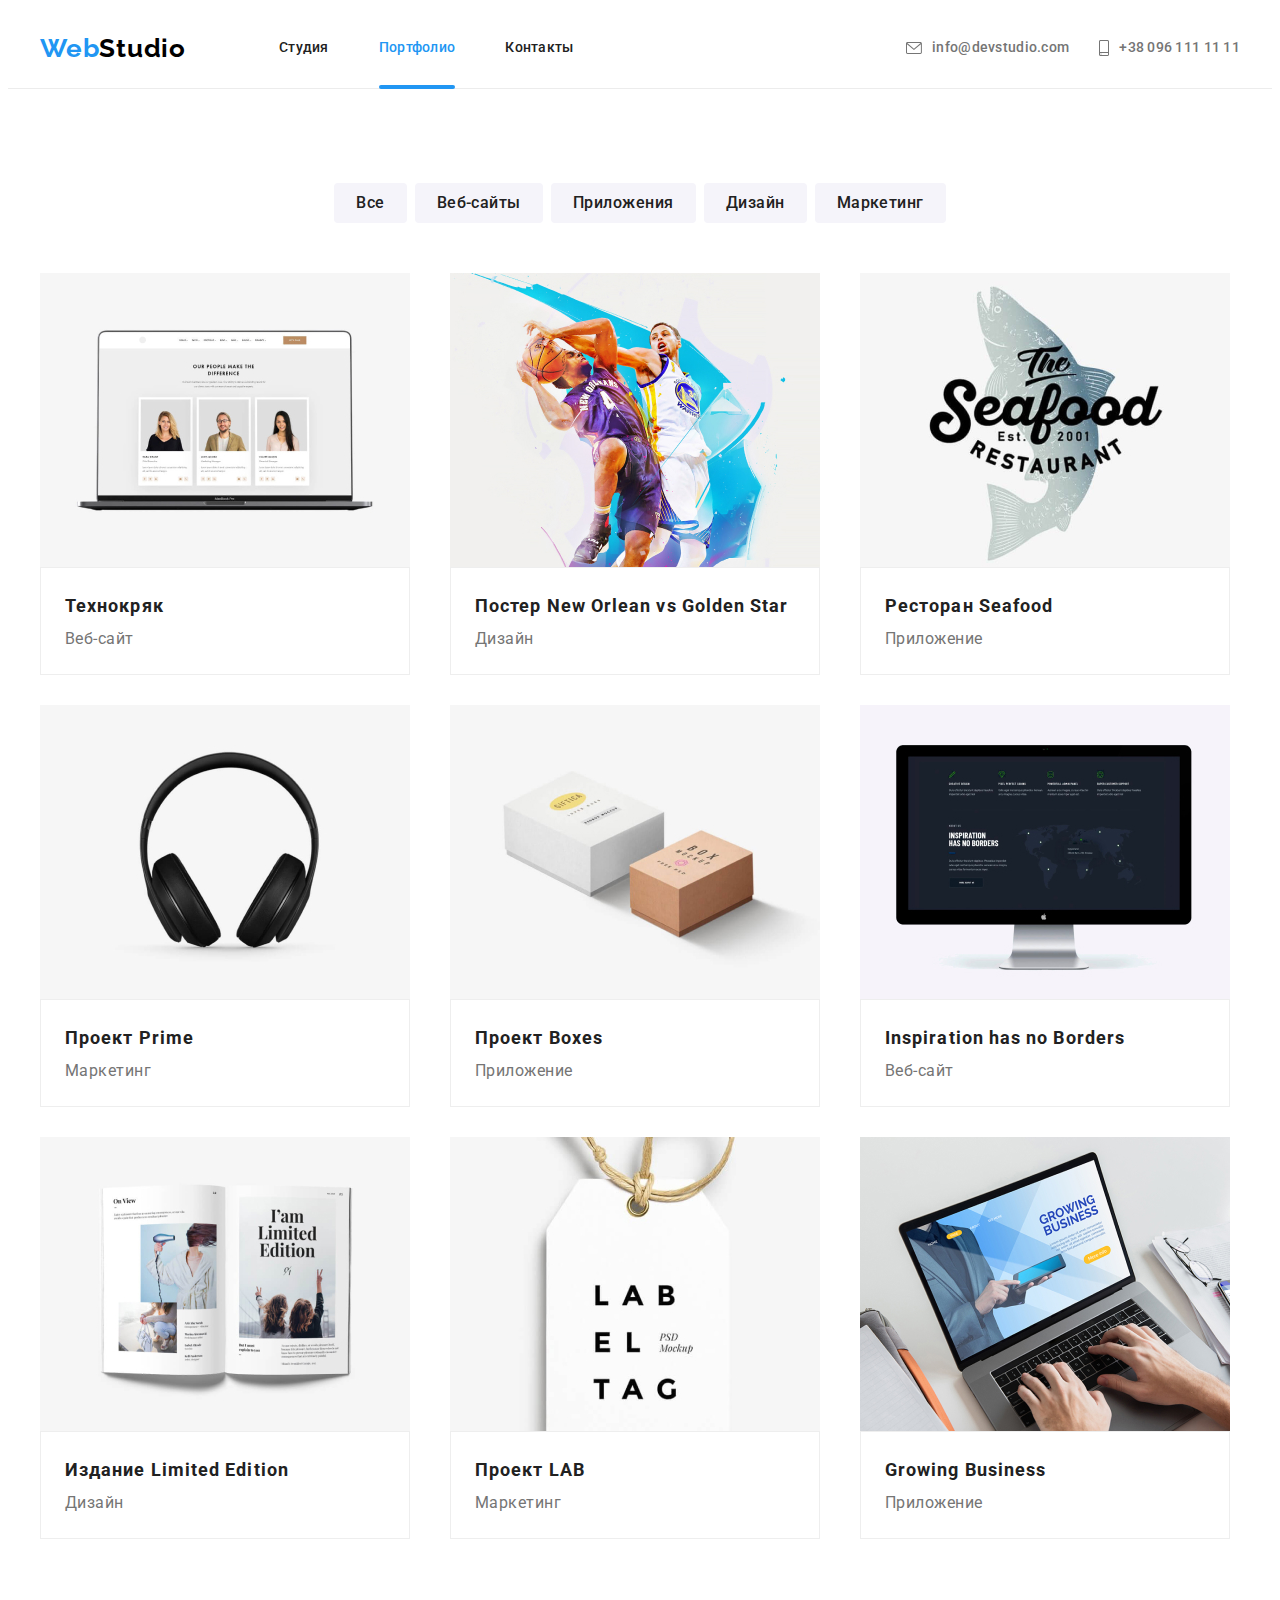
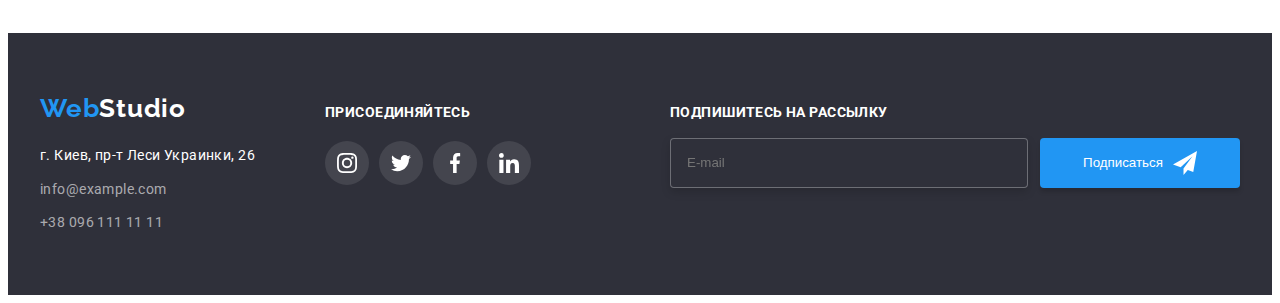
==== portfolio.html @ 0c9fc8c1 "Initial commit" ====
<!DOCTYPE html>
<html lang="ru">

<head>
    <meta charset="UTF-8">
    <meta http-equiv="X-UA-Compatible" content="IE=edge">
    <meta name="viewport" content="width=device-width, initial-scale=1.0">
    <title>Portfolio</title>
    <link
        href="https://fonts.googleapis.com/css2?family=Raleway:wght@700&family=Roboto:wght@400;500;700;900&display=swap"
        rel="stylesheet">
    <link rel="stylesheet" href="https://cdnjs.cloudflare.com/ajax/libs/modern-normalize/1.1.0/modern-normalize.min.css"
        integrity="sha512-wpPYUAdjBVSE4KJnH1VR1HeZfpl1ub8YT/NKx4PuQ5NmX2tKuGu6U/JRp5y+Y8XG2tV+wKQpNHVUX03MfMFn9Q=="
        crossorigin="anonymous" referrerpolicy="no-referrer" />
    <link rel="stylesheet" href="./css/styles.css">
</head>

<body>
    <!-- ========= Header ========= -->
    <header class="header">
        <div class="container header-container">
            <a class="logo  link" href="./index.html"><span class="logo-site">Web</span>Studio</a>
            <nav class="navigation">
                <ul class="nav-list list">
                    <li class="nav-list-item"> <a class="nav-list-link link " href="./index.html">Студия</a> </li>
                    <li class="nav-list-item"> <a class="nav-list-link link current"
                            href="./portfolio.html">Портфолио</a></li>
                    <li class="nav-list-item"> <a class="nav-list-link link" href="">Контакты</a></li>
                </ul>
            </nav>
            <ul class="main-conacts list">
                <li class="contact-number">

                    <a class="contact-link link" href="mailto:info@devstudio.com">
                        <svg class="header-icon" width="16" height="12">

                            <use class="icon" href="./icons/sprite.svg#email"></use>
                        </svg>
                        info@devstudio.com</a>
                </li>
                <li class="contact-mail">


                    <a class="contact-link link" href="tel:+380961111111">
                        <svg class="header-icon" width="10" height="16">

                            <use href="./icons/sprite.svg#phone"></use>
                        </svg>+38 096 111 11 11</a>
                </li>

            </ul>
        </div>
    </header>
    <!-- ========= Work ========= -->
    <main class="main-section">
        <section class="section work">
            <div class="container">
                <h1 class="visually-hidden">Список возможностей</h1>
                <ul class="portfolio-list list">
                    <li class="portfolio-list-item"><button class="portfolio-btn" type="button">Все</button></li>
                    <li class="portfolio-list-item"><button class="portfolio-btn" type="button">Веб-сайты</button></li>
                    <li class="portfolio-list-item"><button class="portfolio-btn" type="button">Приложения</button></li>
                    <li class="portfolio-list-item"><button class="portfolio-btn" type="button">Дизайн</button></li>
                    <li class="portfolio-list-item"><button class="portfolio-btn" type="button">Маркетинг</button></li>
                </ul>
                <ul class="main-list list">

                    <a class="main-links link" href="">
                            <li class="main-list-item ">
                                <div class="point">
                                <img src="./portfolio-img/web-1.jpg" alt="веб-страничка" class="list-photo" width="370">
                                

                               <p class="view-text view">
                                    Ресурс предлагает комплексные предложения с разным уровнем функционала и сервисов. Все это позволит посетителю
                                    получить 
                                    исчерпывающие сведения о компании или частном лице.
                                </p>

                                </div>
                                <div class="overtitle">
                                    <h2 class="main-list-title">Технокряк</h2>
                                    <p class="main-list-subtitle">Веб-сайт</p>
                                </div>
                            </li>
                        
                    </a>
                    <a class="main-links link" href="">
                        <li class="main-list-item">
                            <div class="point">
                                <img src="./portfolio-img/design-1.jpg" alt="веб-страничка" class="list-photo" width="370">
                            
                            
                                <p class="view-text view">
                                    Ресурс предлагает комплексные предложения с разным уровнем функционала и сервисов. Все это позволит посетителю
                                    получить
                                    исчерпывающие сведения о компании или частном лице.
                                </p>
                            
                            </div>


                            <div class="overtitle">
                                
                                <h2 class="main-list-title" lang="en">Постер New Orlean vs Golden Star</h2>
                                <p class="main-list-subtitle">Дизайн</p>
                            </div>
                        </li>
                    </a>
                    <a class="main-links link" href="">
                        <li class="main-list-item "><div class="point">
                            <img src="./portfolio-img/app-1.jpg" alt="веб-страничка" class="list-photo" width="370">
                        
                        
                            <p class="view-text view">
                                Ресурс предлагает комплексные предложения с разным уровнем функционала и сервисов. Все это позволит посетителю
                                получить
                                исчерпывающие сведения о компании или частном лице.
                            </p>
                        
                        </div>
                            <div class="overtitle">
                                <h2 class="main-list-title">Ресторан Seafood</h2>
                                <p class="main-list-subtitle">Приложение</p>
                            </div>
                        </li>
                    </a>
                    <a class="main-links link" href="">
                        <li class="main-list-item "><div class="point">
                            <img src="./portfolio-img/marketing-1.jpg" alt="веб-страничка" class="list-photo" width="370">
                        
                        
                            <p class="view-text view">
                                Ресурс предлагает комплексные предложения с разным уровнем функционала и сервисов. Все это позволит посетителю
                                получить
                                исчерпывающие сведения о компании или частном лице.
                            </p>
                        
                        </div>
                            <div class="overtitle">
                                <h2 class="main-list-title">Проект Prime</h2>
                                <p class="main-list-subtitle">Маркетинг</p>
                            </div>
                        </li>
                    </a>
                    <a class="main-links link" href="">
                        <li class="main-list-item "><div class="point">
                            <img src="./portfolio-img/app-2.jpg" alt="веб-страничка" class="list-photo" width="370">
                        
                        
                            <p class="view-text view">
                                Ресурс предлагает комплексные предложения с разным уровнем функционала и сервисов. Все это позволит посетителю
                                получить
                                исчерпывающие сведения о компании или частном лице.
                            </p>
                        
                        </div>
                            <div class="overtitle">
                                <h2 class="main-list-title">Проект Boxes</h2>
                                <p class="main-list-subtitle">Приложение</p>
                            </div>
                        </li>
                    </a>
                    <a class="main-links link" href="">
                        <li class="main-list-item "><div class="point">
                            <img src="./portfolio-img/web-2.jpg" alt="веб-страничка" class="list-photo" width="370">
                        
                        
                            <p class="view-text view">
                                Ресурс предлагает комплексные предложения с разным уровнем функционала и сервисов. Все это позволит посетителю
                                получить
                                исчерпывающие сведения о компании или частном лице.
                            </p>
                        
                        </div>
                            <div class="overtitle">
                                <h2 class="main-list-title" lang="en">Inspiration has no Borders</h2>
                                <p class="main-list-subtitle">Веб-сайт</p>
                            </div>

                        </li>
                    </a>

                    <a class="main-links link" href="">
                        <li class="main-list-item "><div class="point">
                            <img src="./portfolio-img/design-2.jpg" alt="веб-страничка" class="list-photo" width="370">
                        
                        
                            <p class="view-text view">
                                Ресурс предлагает комплексные предложения с разным уровнем функционала и сервисов. Все это позволит посетителю
                                получить
                                исчерпывающие сведения о компании или частном лице.
                            </p>
                        
                        </div>
                            <div class="overtitle">
                                <h2 class="main-list-title">Издание Limited Edition</h2>
                                <p class="main-list-subtitle">Дизайн</p>
                            </div>
                        </li>
                    </a>
                    <a class="main-links link" href="">
                        <li class="main-list-item "><div class="point">
                            <img src="./portfolio-img/marketing-2.jpg" alt="веб-страничка" class="list-photo" width="370">
                        
                        
                            <p class="view-text view">
                                Ресурс предлагает комплексные предложения с разным уровнем функционала и сервисов. Все это позволит посетителю
                                получить
                                исчерпывающие сведения о компании или частном лице.
                            </p>
                        
                        </div>
                            <div class="overtitle">
                                <h2 class="main-list-title">Проект LAB</h2>
                                <p class="main-list-subtitle">Маркетинг</p>
                            </div>
                        </li>
                    </a>
                    <a class="main-links link" href="">
                        <li class="main-list-item "><div class="point">
                            <img src="./portfolio-img/app-3.jpg" alt="веб-страничка" class="list-photo" width="370">
                        
                        
                            <p class="view-text view">
                                Ресурс предлагает комплексные предложения с разным уровнем функционала и сервисов. Все это позволит посетителю
                                получить
                                исчерпывающие сведения о компании или частном лице.
                            </p>
                        
                        </div>
                            <div class="overtitle">
                                <h2 class="main-list-title" lang="en">Growing Business</h2>
                                <p class="main-list-subtitle">Приложение</p>
                            </div>
                        </li>
                    </a>
                </ul>
            </div>
        </section>
    </main>
    <!-- ========= Footer ========= -->


    <footer class="footer">
        <section class="section-footer">
            <div class="container footer-container">
                <div class=" footer-section">
                    <a class="footer-logo link" href="./index.html"><span class="logo-site-footer">Web</span>Studio</a>
                    <address class="footer-addresses">
                        <ul class="footer-list list">
                            <li class="footer-list-item"><a class="footer-list-address link"
                                    href="https://goo.gl/maps/dBc9ygSWZL8AYV39A">г. Киев, пр-т Леси Украинки, 26</a>
                            </li>
                            <li class="footer-list-item"><a class="footer-list-link link"
                                    href="mailto:info@example.com">info@example.com</a></li>
                            <li class="footer-list-item"><a class="footer-list-link link" href="tel:+380991111111">+38
                                    096
                                    111 11 11</a></li>
                        </ul>

                    </address>
                </div>
                <div class="second-container ">
                    <h3 class="second-title">Присоединяйтесь</h3>
                    <ul class="second-list list">
                        <li class="second-list-item">
                            <a href="" class="list-item-link">
                                <svg class="second-list-icom" width="20" height="20">
                                    <use href="./icons/sprite.svg#instagram"></use>
                                </svg>
                            </a>
                        </li>
                        <li class="second-list-item">
                            <a href="" class="list-item-link">
                                <svg class="second-list-icom" width="20" height="20">
                                    <use href="./icons/sprite.svg#twitter"></use>
                                </svg>
                            </a>
                        </li>
                        <li class="second-list-item">
                            <a href="" class="list-item-link">
                                <svg class="second-list-icom" width="20" height="20">
                                    <use href="./icons/sprite.svg#facebook"></use>
                                </svg>
                            </a>
                        </li>
                        <li class="second-list-item">
                            <a href="" class="list-item-link">
                                <svg class="second-list-icom" width="20" height="20">
                                    <use href="./icons/sprite.svg#linkedin"></use>
                                </svg>
                            </a>
                        </li>
                    </ul>
                </div>
                <div class="footer-form-container">
                    <form class="footer-form">
                
                
                        <p class="footer-form-text">Подпишитесь на рассылку</p>
                
                
                        <div class="btn-section">
                            <input name="user_mail" type="mail" class="footer-input" required placeholder="E-mail">
                
                            <button type="submit" class="footer-btn">Подписаться</button>
                        </div>
                    </form>
                </div>
                
                </div>

            </div>
        </section>
    </footer>
</body>

</html>
---- css/styles.css ----
:root {
  --primary-font-family: "Roboto", sans-serif;
  --secondary-font-family: "Raleway", sans-serif;
  --primary-text-color-dark: #212121;
  --primary-text-color-light: #757575;
  --secondary-text-color-light: #ffffff;
  --third-text-color-light: #f5f4fa;
  --accent-color: #2196f3;
}
body {
  font-family: "Roboto", sans-serif;
}
h1,
h2,
h3,
h4,
h5,
h6,
p {
  margin-top: 0;
  margin-bottom: 0;
}
ul,
ol {
  padding-left: 0;
  margin-top: 0;
  margin-bottom: 0;
}
img {
  display: block;
}

.visually-hidden {
  position: absolute;
  width: 1px;
  height: 1px;
  margin: -1px;
  border: 0;
  padding: 0;
  white-space: nowrap;
  clip-path: inset(100%);
  clip: rect(0 0 0 0);
  overflow: hidden;
}
.list {
  list-style: none;
}
.link {
  text-decoration: none;
}
/* ========= Start Components ========= */
.logo {
  font-family: var(--secondary-font-family);
  font-weight: 700;
  font-size: 26px;
  line-height: 1.19;
  letter-spacing: 0.03em;
  color: #000000;
}
.logo-site {
  font-family: var(--secondary-font-family);
  font-weight: 700;
  font-size: 26px;
  line-height: 1.19;
  letter-spacing: 0.03em;
  color: var(--accent-color);
}
.section {
  padding-top: 94px;
  padding-bottom: 94px;
}

/* ========= End Components ========= */
/* ========= Start Header ========= */
.header {
  border-bottom: 1px solid #ececec;
}
.header-container {
  background-color: var(--secondary-text-color-light);
  display: flex;
  justify-content: center;
  align-items: center;
  margin: 0;
  padding: 0;
}
.container {
  width: 1200px;
  padding-left: 15px;
  padding-right: 15px;
  margin-left: auto;
  margin-right: auto;
}
.navigation {
  display: flex;
  flex-direction: row;
  margin-left: 93px;
}
.nav-list {
  display: flex;
  flex-direction: row;
}
.header-icon {
  margin-right: 10px;
}
.nav-list-item {
  position: relative;
}
.nav-list-item:not(:last-child) {
  margin-right: 50px;
}
.nav-list-link {
  display: block;
  padding: 32px 0;
}
.nav-list-link {
  font-weight: 500;
  font-size: 14px;
  line-height: 1.14;
  letter-spacing: 0.02em;
  color: #212121;
  transition: color 250ms cubic-bezier(0.4, 0, 0.2, 1);
}
.nav-list-link:hover,
.nav-list-link:focus {
  color: var(--accent-color);
}
.current {
  color: var(--accent-color);
  position: relative;
}
.current::after {
  content: "";
  display: block;
  position: absolute;
  bottom: -1px;

  width: 100%;
  height: 4px;

  background: #2196f3;
  border-radius: 2px;
}
.main-conacts {
  display: flex;
  margin-left: auto;
}

.contact-link {
  display: flex;
  align-items: center;
  margin-left: 30px;
  font-weight: 500;
  font-size: 14px;
  line-height: 1.14;
  letter-spacing: 0.02em;
  color: var(--primary-text-color-light);
  fill: #757575;

  transition: color 250ms cubic-bezier(0.4, 0, 0.2, 1),
    fill 250ms cubic-bezier(0.4, 0, 0.2, 1);
}
.contact-link:hover,
.contact-link:focus {
  color: var(--accent-color);
  fill: var(--accent-color);
}
/* ========= End Header ========= */
/* ========= Start Hero ========= */
.hero {
  background-color: #2f303a;
  padding-top: 200px;
  padding-bottom: 200px;
}
.hero-bg {
  margin-right: auto;
  margin-left: auto;
  background-repeat: no-repeat;
  background-size: 1600px;
  width: 1600px;
  min-height: 600px;
  background-image: linear-gradient(
      rgba(47, 48, 58, 0.4),
      rgba(47, 48, 58, 0.4)
    ),
    url(../img/team.jpg);
}

.hero-container {
  display: flex;
  flex-direction: column;
  justify-content: center;
  align-items: center;
  max-width: 1200px;
  max-height: 600px;
  margin-left: auto;
  margin-right: auto;
}
.hero-title {
  margin-bottom: 30px;
  font-weight: 900;
  font-size: 44px;
  line-height: 1.36;
  text-align: center;
  letter-spacing: 0.06em;
  text-transform: uppercase;
  color: var(--secondary-text-color-light);
}
.hero-btn {
  min-height: 40px;
  padding: 6px 18px;
  font-family: inherit;
  font-weight: 700;
  font-size: 16px;
  line-height: 1.88;
  letter-spacing: 0.06em;
  background-color: var(--accent-color);
  box-shadow: 0px 4px 4px rgba(0, 0, 0, 0.15);
  border: none;
  border-radius: 4px;
  cursor: pointer;
  color: var(--secondary-text-color-light);
  transition: background-color 250ms cubic-bezier(0.4, 0, 0.2, 1);
}
.hero-btn:hover,
.hero-btn:focus {
  background-color: #188ce8;
  color: var(--secondary-text-color-light);
}
/* ========= End Hero ========= */
/* ========= Start Obligation  ========= */
.obligation {
  margin-bottom: 50px;
  font-weight: 700;
  font-size: 36px;
  line-height: 1.17;
  text-align: center;
  letter-spacing: 0.03em;
  color: var(--primary-text-color-dark);
}
.obligation-section {
  padding-top: 0;
}
.obligation-list {
  display: flex;
}
.obligation-list-item:not(:first-child) {
  margin-left: 30px;
}
.obligation-list-item {
  position: relative;
}
.overlay-bg {
  position: absolute;
  bottom: 0;
  width: 100%;
  height: 70px;

  background-color: rgba(47, 48, 58, 0.8);
}





.main-overlay-text {
  display: flex;
  justify-content: center;
  align-items: center;
  font-weight: 700;
  font-size: 14px;
  line-height: 0.88;
  letter-spacing: 0.03em;
  text-transform: uppercase;


  color: var(--secondary-text-color-light);
}
.icon-section {
  display: flex;
  justify-content: center;
  align-items: center;
  width: 270px;
  height: 120px;
  background-color: #f5f4fa;
  border-radius: 4px;
  margin-bottom: 30px;
}

.caption {
  display: flex;
  justify-content: center;
}
.caption-list {
  display: flex;
  flex-direction: row;
  margin-top: -30px;
  margin-left: -30px;
}
.caption-list-item {
  flex-basis: calc((100% - 120px) / 4);
  margin-top: 30px;
  margin-left: 30px;
}
.caption-subtitle {
  margin-bottom: 10px;
  font-weight: 700;
  font-size: 14px;
  line-height: 1.14;
  letter-spacing: 0.03em;
  text-transform: uppercase;
  color: var(--primary-text-color-dark);
}
.caption-text {
  /* margin-bottom: 94px; */
  font-weight: 400;
  font-size: 14px;
  line-height: 1.71;
  letter-spacing: 0.03em;
  color: var(--primary-text-color-light);
}

/* ========= End Obligation ========= */
/* ========= Start Team ========= */
.team-section {
  background-color: #f5f4fa;
}
.subtitle-list-item {
  box-shadow: 0px 1px 3px rgba(0, 0, 0, 0.12), 0px 1px 1px rgba(0, 0, 0, 0.14),
    0px 2px 1px rgba(0, 0, 0, 0.2);
  border-radius: 0px 0px 4px 4px;
}
.subtitle-list {
  display: flex;
  flex-direction: row;
  margin-top: -30px;
  margin-left: -30px;
}
.subtitle-list-item {
  flex-basis: calc((100% - 120px) / 4);
  margin-top: 30px;
  margin-left: 30px;
}
.subtitle {
  margin-bottom: 50px;
  font-weight: 700;
  font-size: 36px;
  line-height: 1.17;
  text-align: center;
  letter-spacing: 0.03em;
  color: var(--primary-text-color-dark);
}

.container-title {
  padding: 30px 0;
  background-color: #fff;
  border-radius: 0px 0px 4px 4px;
}
.subtitle-text {
  margin-bottom: 10px;
  font-weight: 500;
  font-size: 16px;
  line-height: 1.19;
  text-align: center;
  letter-spacing: 0.03em;
  color: var(--primary-text-color-dark);
}
.subtitle-test-desk {
  margin-bottom: 16px;
  font-weight: 400;
  font-size: 16px;
  line-height: 1.19;
  text-align: center;
  letter-spacing: 0.03em;
  color: var(--primary-text-color-light);
}
.team-list {
  display: flex;
  justify-content: center;
}

.team-list-item:not(:last-child) {
  margin-right: 10px;
}


.icon-link{
  display: flex;
  justify-content: center;
  align-items: center;
  width: 44px;
  height: 44px;
  border-radius: 50%;
    transition: background-color 250ms cubic-bezier(0.4, 0, 0.2, 1);
}
.social-icon{
    fill: #afb1b8;
    transition:  fill 250ms cubic-bezier(0.4, 0, 0.2, 1);
}
.icon-link:hover,
.icon-link:focus {
  background-color: #188ce8;
}
.icon-link:hover .social-icon,
.icon-link:focus .social-icon{
  fill: var(--secondary-text-color-light);
}
/* ========= End Team ========= */

/* ========= Start Clients ========= */
.list-clients {
  display: flex;
  justify-content: center;
  justify-content: space-between;
}

.clients-title {
  margin-bottom: 50px;
  font-weight: 700;
  font-size: 36px;
  line-height: 1.17;
  text-align: center;
  letter-spacing: 0.03em;
  color: var(--primary-text-color-dark);
}

.clients-link {
  display: flex;
  justify-content: center;
  align-items: center;
  width: 170px;
  height: 92px;

  border: 1px solid #afb1b8;
  border-radius: 4px;
  transition: border 250ms cubic-bezier(0.4, 0, 0.2, 1),
    fill 250ms cubic-bezier(0.4, 0, 0.2, 1);
}
.clients-logo{
  fill: #afb1b8;
  transition: fill 250ms cubic-bezier(0.4, 0, 0.2, 1);
}
.clients-link:hover,
.clients-link:focus {
  border: 1px solid #2196f3;
  box-sizing: border-box;
  border-radius: 4px;
}
.clients-link:hover .clients-logo,
.clients-link:focus .clients-logo{
  fill: #2196f3;
}

/* ========= End clients ========= */

/* ========= Start Footer ========= */
.section-footer {
  display: flex;
}
.footer-container {
  display: flex;
  align-items: baseline;
}

.footer {
  padding-top: 60px;
  padding-bottom: 60px;
  background-color: #2f303a;
}
.footer-logo {
  display: inline-block;
  margin-bottom: 20px;
  font-family: var(--secondary-font-family);
  font-weight: 700;
  font-size: 26px;
  line-height: 1.19;
  letter-spacing: 0.03em;
  color: var(--secondary-text-color-light);
}
.logo-site-footer {
  display: inline-block;

  font-family: var(--secondary-font-family);
  font-weight: 700;
  font-size: 26px;
  line-height: 1.19;
  letter-spacing: 0.03em;
  color: var(--accent-color);
}
.footer-list-item:not(:last-child) {
  margin-bottom: 10px;
}
.footer-list-address {
  font-style: normal;
  font-weight: 400;
  font-size: 14px;
  line-height: 1.71;
  letter-spacing: 0.03em;
  color: var(--secondary-text-color-light);
  transition: color 250ms cubic-bezier(0.4, 0, 0.2, 1);
}
.footer-list-address:hover,
.footer-list-address:focus {
  color: var(--accent-color);
}
.footer-list-link {
  font-style: normal;
  font-weight: 400;
  font-size: 14px;
  line-height: 1.71;
  letter-spacing: 0.03em;
  color: rgba(255, 255, 255, 0.6);
  transition: color 250ms cubic-bezier(0.4, 0, 0.2, 1);
}
.footer-list-link:hover,
.footer-list-link:focus {
  color: var(--accent-color);
}

.second-container {
  margin-left: 70px;
}
.second-title {
  margin-bottom: 20px;
  font-weight: 700;
  font-size: 14px;
  line-height: 1.14;
  letter-spacing: 0.03em;
  text-transform: uppercase;

  color: #ffffff;
}
.second-list {
  display: flex;
}
.second-list-item:not(:first-child) {
  margin-left: 10px;
}
.list-item-link {
  fill: var(--secondary-text-color-light);
  display: flex;
  justify-content: center;
  align-items: center;
  width: 44px;
  height: 44px;
  border-radius: 50%;
  background: rgba(255, 255, 255, 0.1);
  transition: background-color 250ms cubic-bezier(0.4, 0, 0.2, 1);
}
.list-item-link:hover,
.list-item-link:focus {
  background: var(--accent-color);
}
/* ========= End Footer ========= */
/* ========= Portfolio Html ========= */
.main-section {
  background-color: var(--secondary-text-color-light);
}
/* ========= Start Work ========= */
.title-portfolio {
  display: flex;
  justify-content: center;
}
.portfolio-list {
  display: flex;
  justify-content: center;
  margin-bottom: 50px;
}
.portfolio-list-item:not(:first-child) {
  margin-left: 8px;
}
.portfolio-btn {
  min-height: 40px;
  padding: 6px 22px;
  border: 0;
  border-radius: 4px;
  font-family: inherit;
  font-weight: 500;
  font-size: 16px;
  line-height: 1.63;
  text-align: center;
  letter-spacing: 0.03em;
  color: var(--primary-text-color-dark);
  background-color: var(--third-text-color-light);
  cursor: pointer;
  transition: background-color 250ms cubic-bezier(0.4, 0, 0.2, 1),
    color 250ms cubic-bezier(0.4, 0, 0.2, 1),
    box-shadow 200ms cubic-bezier(0.4, 0, 0.2, 1);
}
.portfolio-btn:hover,
.portfolio-btn:focus {
  color: var(--secondary-text-color-light);
  background-color: var(--accent-color);
  box-shadow: 0px 3px 1px rgba(0, 0, 0, 0.1), 0px 1px 2px rgba(0, 0, 0, 0.08),
    0px 2px 2px rgba(0, 0, 0, 0.12);
}
.close {
  position: absolute;
  right: 8px;
  top: 8px;

  padding: 6px;

  border: 1px solid rgba(0, 0, 0, 0.1);
  box-sizing: border-box;
  border-radius: 50%;

  cursor: pointer;

  transition: fill 250ms cubic-bezier(0.4, 0, 0.2, 1);
}
.close:hover,
.close:focus {
  fill: var(--accent-color);
}
.backdrop {
  position: fixed;
  top: 0;
  left: 0;
  width: 100%;
  height: 100%;

  z-index: 2;

  background-color: rgba(0, 0, 0, 0.2);
}
.backdrop.is-hidden {
  pointer-events: none;
  opacity: 0;
    transition: opacity 250ms cubic-bezier(0.4, 0, 0.2, 1);
}
.backdrop{
  opacity: 1;
    transition: opacity 250ms cubic-bezier(0.4, 0, 0.2, 1);
}
.modal {
  position: absolute;
  top: 50%;
  left: 50%;
  transform: translate(-50%, -50%);
  width: 528px;
  height: 581px;

  background-color: var(--secondary-text-color-light);
  box-shadow: 0px 1px 3px rgba(0, 0, 0, 0.12), 0px 1px 1px rgba(0, 0, 0, 0.14),
    0px 2px 1px rgba(0, 0, 0, 0.2);
  border-radius: 4px;
}
.main-list {
  display: flex;
  flex-wrap: wrap;
}

.overtitle {
  background: #ffffff;
  border: 1px solid #eeeeee;
  box-sizing: border-box;
  padding: 20px 24px;
}
.main-list-title {
  font-weight: 700;
  font-size: 18px;
  line-height: 2;
  letter-spacing: 0.06em;
  color: var(--primary-text-color-dark);
}
.main-list-subtitle {
  font-weight: 400;
  font-size: 16px;
  line-height: 1.87;
  letter-spacing: 0.03em;
  color: var(--primary-text-color-light);
}
.main-links {
  flex-basis: calc((100% - 60px) / 3);
  margin-right: 30px;
  margin-bottom: 30px;
  display: flex;
  flex-wrap: wrap;
  transition: box-shadow 200ms cubic-bezier(0.4, 0, 0.2, 1);
}
.main-links:nth-child(3n) {
  margin-right: 0;
}
.main-links:nth-last-child(-n + 3) {
  margin-bottom: 0;
}
.main-links:hover,
.main-links:focus {
  box-shadow: 0px 1px 1px rgba(0, 0, 0, 0.12), 0px 4px 4px rgba(0, 0, 0, 0.06),
    1px 4px 6px rgba(0, 0, 0, 0.16);
}
.main-links,
.view {
  transition: transform 250ms cubic-bezier(0.4, 0, 0.2, 1);
}
.main-links:hover .view,
.main-links:focus .view {
  transform: translateY(0);
}
.point {
  position: relative;
  overflow: hidden;
}
.view {
  position: absolute;
  top: 0;
  width: 100%;
  height: 100%;

  overflow: hidden;

  transform: translateY(100%);
  background-color: rgba(33, 150, 243, 0.9);
}
.view-text {
  display: block;
  position: absolute;

  font-weight: 400;
  font-size: 18px;
  line-height: 1.56;
  padding: 63px 24px;

  letter-spacing: 0.03em;

  color: var(--secondary-text-color-light);
}





.form-section{
  padding: 40px;
}

.form-label{
  display: block;
  margin-top: 10px;
    font-weight: 400;
    font-size: 12px;
    line-height: 0.86;
    letter-spacing: 0.01em;
    color: var(--primary-text-color-light);
}

.form-title {
  display: flex;
  justify-content: center;
  align-items: center;
  font-weight: 700;
  font-size: 20px;
  line-height: 0.87;
  letter-spacing: 0.03em;
  color: var(--primary-text-color-dark);
}

.form-window {
  width: 100%;
  height: 40px;
  margin-top: 4px;
 
  outline: none;
  border: 1px solid rgba(33, 33, 33, 0.2);
  box-sizing: border-box;
  border-radius: 4px;
  padding-left: 42px;
  transition: border 250ms cubic-bezier(0.4, 0, 0.2, 1);
  cursor: pointer;
}
.form-window:focus{
  border: 1px solid var(--accent-color);
}
.form-user-icon{
  transition: fill 250ms cubic-bezier(0.4, 0, 0.2, 1);
}
.form-window:focus + .form-user-icon{
  fill: var(--accent-color);
  cursor: text;
}
.contact-form-input{
  display: block;
  position: relative;
  cursor: pointer;
}

.form-user-icon{
  position: absolute;
left: 12px;
  top: 50%;
  transform: translateY(-50%);
}

.form-text {
  /* margin-bottom: 4px;
  font-weight: 400;
  font-size: 12px;
  line-height: 0.86;
  letter-spacing: 0.01em;
  color: var(--primary-text-color-light); */
}
.form-btn{
  display: flex;
  justify-content: center;
  align-items: center;
  margin-right: auto;
  margin-left: auto;
  margin-top: 30px;

  cursor: pointer;
  width: 200px;
  height: 50px;
  left: 700px;
  top: 712px;
  color: var(--secondary-text-color-light);
  background-color: var(--accent-color);
  box-shadow: 0px 4px 4px rgba(0, 0, 0, 0.15);
  border-radius: 4px;
  border: none;
  transition: background-color 250ms cubic-bezier(0.4, 0, 0.2, 1);
}
.form-btn:hover,
.form-btn:focus{
  background-color: #188CE8;
}
.form-wrapper{
  margin-top: 12px;
}
.form-massage{
  display: block;
  width: 100%;
margin-top: 4px;
padding: 12px 16px;
height: 120px;
resize: none;
outline: none;

cursor: pointer;

border: 1px solid rgba(33, 33, 33, 0.2);

border-radius: 4px;
transition: border 250ms cubic-bezier(0.4, 0, 0.2, 1) ;
}
.form-massage:focus{
border: 1px solid var(--accent-color) ;
}



.policy-label{
  display: flex;
  justify-content: center;
  align-items: center;
    font-weight: 400;
    font-size: 14px;
    line-height: 1.71;
    letter-spacing: 0.03em;
    color: var(--primary-text-color-light);
}
.policy-label::before{
  content: '';
  display: inline-block;
  width: 18px;
  height: 18px;
  border: 2px solid var(--primary-text-color-dark);
  margin-right: 10px;
  border-radius: 2px;

}
.icon-check:checked + .policy-label::before{
  background-color: var(--accent-color);
background-image: url(../icons/icon-check.svg);
border: none;
background-size: contain;
background-repeat: no-repeat;
background-origin: border-box;
width: 18px;
height: 18px;
transition: background-image 250ms cubic-bezier(0.4, 0, 0.2, 1);
}

.contact-form-box{
    margin-top: 20px;
}


.footer-form-text{
  margin-bottom: 20px;
  font-weight: 700;
  font-size: 14px;
  line-height: 0.88;
  letter-spacing: 0.03em;
  text-transform: uppercase;

  cursor: default;
  color: var(--secondary-text-color-light);

}
.footer-input{
  padding: 15px 16px;
  width: 358px;
  height: 50px;

  cursor: pointer;

  outline: none;
  background-color: #2f303A;
  border: 1px solid rgba(255, 255, 255, 0.3);
  box-sizing: border-box;
  filter: drop-shadow(0px 4px 4px rgba(0, 0, 0, 0.15));
  border-radius: 4px;
  color: var(--secondary-text-color-light);
}
.footer-form-container{
  display: flex;
    margin-left: auto;
}
.footer-btn{
  display: flex;
  justify-content: center;
  align-items: center;
  margin-left: 12px;
  width: 200px;
  height: 50px;

  cursor: pointer;
  
  color: var(--secondary-text-color-light);
  background: var(--accent-color);
  border: none;
  box-shadow: 0px 4px 4px rgba(0, 0, 0, 0.15);
  border-radius: 4px;
}

.footer-btn::after{
  content: '';
  display: block;
  margin-left: 10px;
  width: 24px;
  height: 24px;
  background-image: url(../icons/icon-send.svg);
  background-repeat: no-repeat;
  background-size: contain;
}

.btn-section{
  display: flex;
}

.check-link{

  font-weight: 400;
  font-size: 14px;
  line-height: 1.71;

  letter-spacing: 0.03em;
  text-decoration-line: underline;
  
  color: var(--accent-color);
  
}
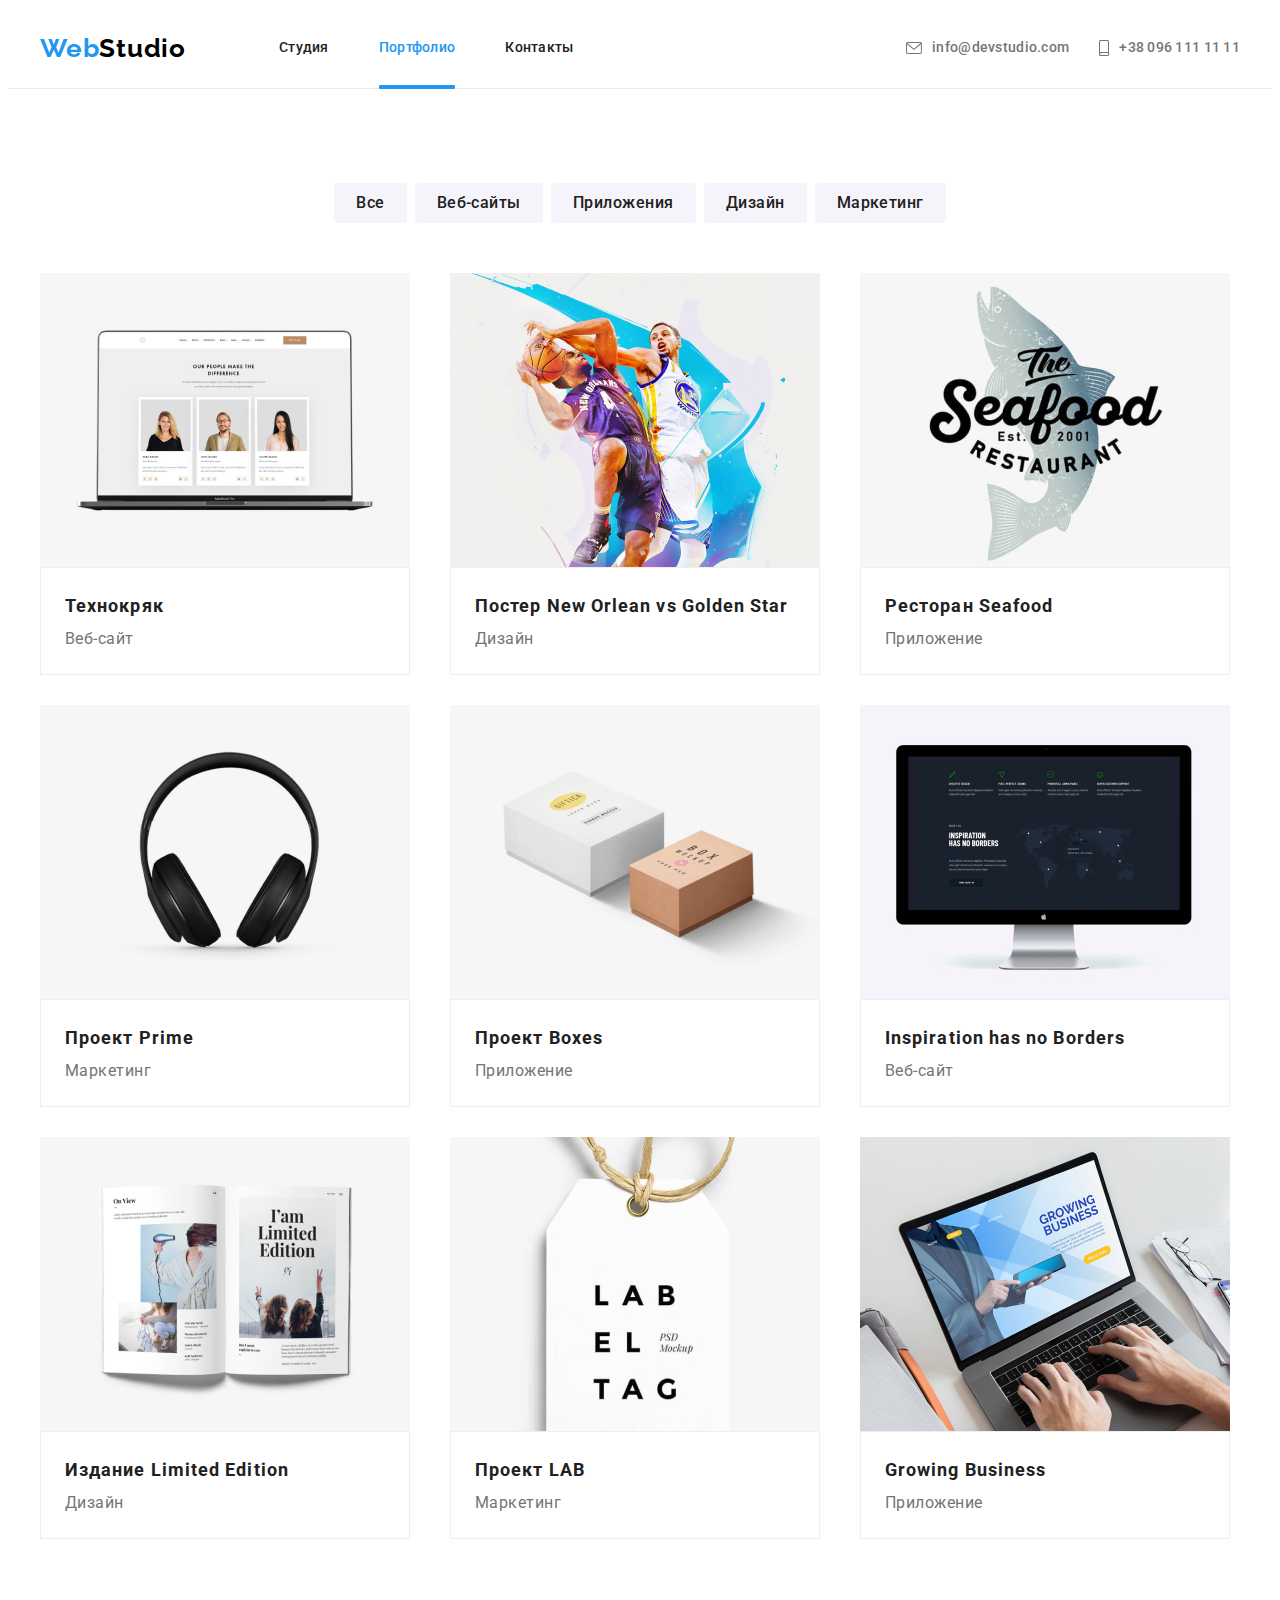
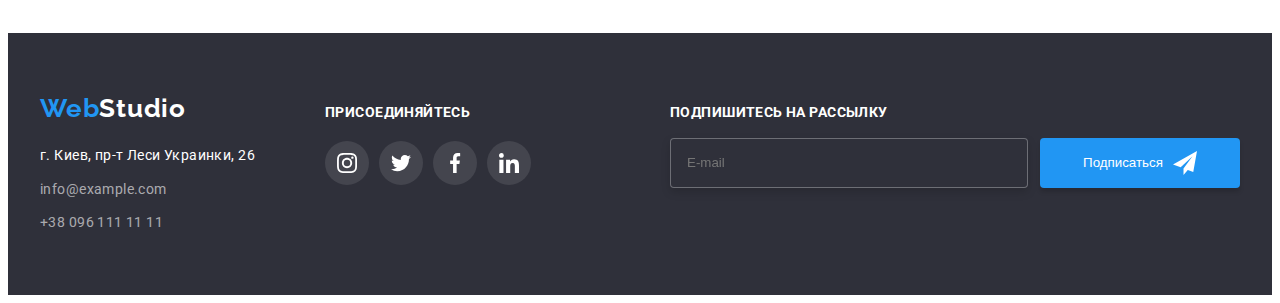
==== commit dff4d3f0: "+" ====
--- a/portfolio.html
+++ b/portfolio.html
@@ -12,7 +12,7 @@
     <link rel="stylesheet" href="https://cdnjs.cloudflare.com/ajax/libs/modern-normalize/1.1.0/modern-normalize.min.css"
         integrity="sha512-wpPYUAdjBVSE4KJnH1VR1HeZfpl1ub8YT/NKx4PuQ5NmX2tKuGu6U/JRp5y+Y8XG2tV+wKQpNHVUX03MfMFn9Q=="
         crossorigin="anonymous" referrerpolicy="no-referrer" />
-    <link rel="stylesheet" href="./css/styles.css">
+    <link rel="stylesheet" href="./css/main.min.css">
 </head>
 
 <body>
--- a/css/main.min.css
+++ b/css/main.min.css
@@ -0,0 +1,2 @@
+:root{--primary-font-family: "Roboto", sans-serif;--secondary-font-family: "Raleway", sans-serif;--primary-text-color-dark: #212121;--primary-text-color-light: #757575;--secondary-text-color-light: #ffffff;--third-text-color-light: #f5f4fa;--accent-color: #2196f3}body{font-family:"Roboto", sans-serif}h1,h2,h3,h4,h5,h6,p{margin-top:0;margin-bottom:0}ul,ol{padding-left:0;margin-top:0;margin-bottom:0}img{display:block}.list{list-style:none}.link{text-decoration:none}.section{padding-top:94px;padding-bottom:94px}.container{width:1200px;padding-left:15px;padding-right:15px;margin-left:auto;margin-right:auto}.visually-hidden{position:absolute;width:1px;height:1px;margin:-1px;border:0;padding:0;white-space:nowrap;clip-path:inset(100%);clip:rect(0 0 0 0);overflow:hidden}.logo{font-family:var(--secondary-font-family);font-weight:700;font-size:26px;line-height:1.19;letter-spacing:0.03em;color:#000000}.logo-site{font-family:var(--secondary-font-family);font-weight:700;font-size:26px;line-height:1.19;letter-spacing:0.03em;color:var(--accent-color)}.header{border-bottom:1px solid #ececec}.header-container{background-color:var(--secondary-text-color-light);display:flex;justify-content:center;align-items:center}.navigation{display:flex;flex-direction:row;margin-left:93px}.nav-list{display:flex;flex-direction:row}.header-icon{margin-right:10px}.nav-list-item{position:relative}.nav-list-item:not(:last-child){margin-right:50px}.nav-list-link{display:block;padding:32px 0}.nav-list-link{font-weight:500;font-size:14px;line-height:1.14;letter-spacing:0.02em;color:#212121;transition:color 250ms cubic-bezier(0.4, 0, 0.2, 1)}.nav-list-link:hover,.nav-list-link:focus{color:var(--accent-color)}.current{color:var(--accent-color);position:relative}.current::after{content:"";display:block;position:absolute;bottom:-1px;width:100%;height:4px;background:#2196f3;border-radius:1px}.main-conacts{display:flex;margin-left:auto}.contact-link{display:flex;align-items:center;margin-left:30px;font-weight:500;font-size:14px;line-height:1.14;letter-spacing:0.02em;color:var(--primary-text-color-light);fill:#757575;transition:color 250ms cubic-bezier(0.4, 0, 0.2, 1),fill 250ms cubic-bezier(0.4, 0, 0.2, 1)}.contact-link:hover,.contact-link:focus{color:var(--accent-color);fill:var(--accent-color)}.hero{background-color:#2f303a;padding-top:200px;padding-bottom:200px}.hero-bg{margin-right:auto;margin-left:auto;background-repeat:no-repeat;background-size:1600px;width:1600px;min-height:600px;background-image:linear-gradient(rgba(47,48,58,0.4), rgba(47,48,58,0.4)),url(../img/team.jpg)}.hero-container{display:flex;flex-direction:column;justify-content:center;align-items:center;max-width:1200px;max-height:600px;margin-left:auto;margin-right:auto}.hero-title{margin-bottom:30px;font-weight:900;font-size:44px;line-height:1.36;text-align:center;letter-spacing:0.06em;text-transform:uppercase;color:var(--secondary-text-color-light)}.hero-btn{min-height:40px;padding:6px 18px;font-family:inherit;font-weight:700;font-size:16px;line-height:1.88;letter-spacing:0.06em;background-color:var(--accent-color);box-shadow:0px 4px 4px rgba(0,0,0,0.15);border:none;border-radius:4px;cursor:pointer;color:var(--secondary-text-color-light);transition:background-color 250ms cubic-bezier(0.4, 0, 0.2, 1)}.hero-btn:hover,.hero-btn:focus{background-color:#188ce8;color:var(--secondary-text-color-light)}.close{position:absolute;right:8px;top:8px;padding:6px;border:1px solid rgba(0,0,0,0.1);box-sizing:border-box;border-radius:50%;cursor:pointer;transition:fill 250ms cubic-bezier(0.4, 0, 0.2, 1)}.close:hover,.close:focus{fill:var(--accent-color)}.modal{position:absolute;top:50%;left:50%;transform:translate(-50%, -50%);width:528px;height:581px;background-color:var(--secondary-text-color-light);box-shadow:0px 1px 3px rgba(0,0,0,0.12),0px 1px 1px rgba(0,0,0,0.14),0px 2px 1px rgba(0,0,0,0.2);border-radius:4px}.main-list{display:flex;flex-wrap:wrap}.overtitle{background:#ffffff;border:1px solid #eeeeee;box-sizing:border-box;padding:20px 24px}.form-section{padding:40px}.form-label{display:block;margin-top:10px;font-weight:400;font-size:12px;line-height:0.86;letter-spacing:0.01em;color:var(--primary-text-color-light)}.form-title{display:flex;justify-content:center;align-items:center;font-weight:700;font-size:20px;line-height:0.87;letter-spacing:0.03em;color:var(--primary-text-color-dark)}.form-window{width:100%;height:40px;margin-top:4px;outline:none;border:1px solid rgba(33,33,33,0.2);box-sizing:border-box;border-radius:4px;padding-left:42px;transition:border 250ms cubic-bezier(0.4, 0, 0.2, 1);cursor:pointer}.form-window:focus{border:1px solid var(--accent-color)}.form-user-icon{transition:fill 250ms cubic-bezier(0.4, 0, 0.2, 1)}.form-window:focus+.form-user-icon{fill:var(--accent-color);cursor:text}.contact-form-input{display:block;position:relative;cursor:pointer}.form-user-icon{position:absolute;left:12px;top:50%;transform:translateY(-50%)}.form-btn{display:flex;justify-content:center;align-items:center;margin-right:auto;margin-left:auto;margin-top:30px;cursor:pointer;width:200px;height:50px;left:700px;top:712px;color:var(--secondary-text-color-light);background-color:var(--accent-color);box-shadow:0px 4px 4px rgba(0,0,0,0.15);border-radius:4px;border:none;transition:background-color 250ms cubic-bezier(0.4, 0, 0.2, 1)}.form-btn:hover,.form-btn:focus{background-color:#188CE8}.form-wrapper{margin-top:12px}.form-massage{display:block;width:100%;margin-top:4px;padding:12px 16px;height:120px;resize:none;outline:none;cursor:pointer;border:1px solid rgba(33,33,33,0.2);border-radius:4px;transition:border 250ms cubic-bezier(0.4, 0, 0.2, 1)}.form-massage:focus{border:1px solid var(--accent-color)}.policy-label{display:flex;justify-content:center;align-items:center;font-weight:400;font-size:14px;line-height:1.71;letter-spacing:0.03em;color:var(--primary-text-color-light)}.policy-label::before{content:'';display:inline-block;width:18px;height:18px;border:2px solid var(--primary-text-color-dark);margin-right:10px;border-radius:2px}.icon-check:checked+.policy-label::before{background-color:var(--accent-color);background-image:url(../icons/icon-check.svg);border:none;background-size:contain;background-repeat:no-repeat;background-origin:border-box;width:18px;height:18px;transition:background-image 250ms cubic-bezier(0.4, 0, 0.2, 1)}.contact-form-box{margin-top:20px}.footer-form-text{margin-bottom:20px;font-weight:700;font-size:14px;line-height:0.88;letter-spacing:0.03em;text-transform:uppercase;cursor:default;color:var(--secondary-text-color-light)}.footer-input{padding:15px 16px;width:358px;height:50px;cursor:pointer;outline:none;background-color:#2f303A;border:1px solid rgba(255,255,255,0.3);box-sizing:border-box;filter:drop-shadow(0px 4px 4px rgba(0,0,0,0.15));border-radius:4px;color:var(--secondary-text-color-light)}.footer-form-container{display:flex;margin-left:auto}.footer-btn{display:flex;justify-content:center;align-items:center;margin-left:12px;width:200px;height:50px;cursor:pointer;color:var(--secondary-text-color-light);background:var(--accent-color);border:none;box-shadow:0px 4px 4px rgba(0,0,0,0.15);border-radius:4px}.footer-btn::after{content:'';display:block;margin-left:10px;width:24px;height:24px;background-image:url(../icons/icon-send.svg);background-repeat:no-repeat;background-size:contain}.btn-section{display:flex}.check-link{font-weight:400;font-size:14px;line-height:1.71;letter-spacing:0.03em;text-decoration-line:underline;color:var(--accent-color)}.backdrop{position:fixed;top:0;left:0;width:100%;height:100%;z-index:2;background-color:rgba(0,0,0,0.2)}.backdrop.is-hidden{pointer-events:none;opacity:0;transition:opacity 250ms cubic-bezier(0.4, 0, 0.2, 1)}.backdrop{opacity:1;transition:opacity 250ms cubic-bezier(0.4, 0, 0.2, 1)}.caption{display:flex;justify-content:center}.caption-list{display:flex;flex-direction:row;margin-top:-30px;margin-left:-30px}.caption-list-item{flex-basis:calc((100% - 120px) / 4);margin-top:30px;margin-left:30px}.caption-subtitle{margin-bottom:10px;font-weight:700;font-size:14px;line-height:1.14;letter-spacing:0.03em;text-transform:uppercase;color:var(--primary-text-color-dark)}.caption-text{font-weight:400;font-size:14px;line-height:1.71;letter-spacing:0.03em;color:var(--primary-text-color-light)}.obligation{margin-bottom:50px;font-weight:700;font-size:36px;line-height:1.17;text-align:center;letter-spacing:0.03em;color:var(--primary-text-color-dark)}.obligation-section{padding-top:0}.obligation-list{display:flex}.obligation-list-item:not(:first-child){margin-left:30px}.obligation-list-item{position:relative}.overlay-bg{position:absolute;bottom:0;width:100%;height:70px;background-color:rgba(47,48,58,0.8)}.main-overlay-text{display:flex;justify-content:center;align-items:center;font-weight:700;font-size:14px;line-height:0.88;letter-spacing:0.03em;text-transform:uppercase;color:var(--secondary-text-color-light)}.icon-section{display:flex;justify-content:center;align-items:center;width:270px;height:120px;background-color:#f5f4fa;border-radius:4px;margin-bottom:30px}.caption{display:flex;justify-content:center}.caption-list{display:flex;flex-direction:row;margin-top:-30px;margin-left:-30px}.caption-list-item{flex-basis:calc((100% - 120px) / 4);margin-top:30px;margin-left:30px}.caption-subtitle{margin-bottom:10px;font-weight:700;font-size:14px;line-height:1.14;letter-spacing:0.03em;text-transform:uppercase;color:var(--primary-text-color-dark)}.caption-text{font-weight:400;font-size:14px;line-height:1.71;letter-spacing:0.03em;color:var(--primary-text-color-light)}.team-section{background-color:#f5f4fa}.subtitle-list-item{box-shadow:0px 1px 3px rgba(0,0,0,0.12),0px 1px 1px rgba(0,0,0,0.14),0px 2px 1px rgba(0,0,0,0.2);border-radius:0px 0px 4px 4px}.subtitle-list{display:flex;flex-direction:row;margin-top:-30px;margin-left:-30px}.subtitle-list-item{flex-basis:calc((100% - 120px) / 4);margin-top:30px;margin-left:30px}.subtitle{margin-bottom:50px;font-weight:700;font-size:36px;line-height:1.17;text-align:center;letter-spacing:0.03em;color:var(--primary-text-color-dark)}.container-title{padding:30px 0;background-color:#fff;border-radius:0px 0px 4px 4px}.subtitle-text{margin-bottom:10px;font-weight:500;font-size:16px;line-height:1.19;text-align:center;letter-spacing:0.03em;color:var(--primary-text-color-dark)}.subtitle-test-desk{margin-bottom:16px;font-weight:400;font-size:16px;line-height:1.19;text-align:center;letter-spacing:0.03em;color:var(--primary-text-color-light)}.team-list{display:flex;justify-content:center}.team-list-item:not(:last-child){margin-right:10px}.icon-link{display:flex;justify-content:center;align-items:center;width:44px;height:44px;border-radius:50%;transition:background-color 250ms cubic-bezier(0.4, 0, 0.2, 1)}.social-icon{fill:#afb1b8;transition:fill 250ms cubic-bezier(0.4, 0, 0.2, 1)}.icon-link:hover,.icon-link:focus{background-color:#188ce8}.icon-link:hover .social-icon,.icon-link:focus .social-icon{fill:var(--secondary-text-color-light)}.list-clients{display:flex;justify-content:center;justify-content:space-between}.clients-title{margin-bottom:50px;font-weight:700;font-size:36px;line-height:1.17;text-align:center;letter-spacing:0.03em;color:var(--primary-text-color-dark)}.clients-link{display:flex;justify-content:center;align-items:center;width:170px;height:92px;border:1px solid #afb1b8;border-radius:4px;transition:border 250ms cubic-bezier(0.4, 0, 0.2, 1),fill 250ms cubic-bezier(0.4, 0, 0.2, 1)}.clients-logo{fill:#afb1b8;transition:fill 250ms cubic-bezier(0.4, 0, 0.2, 1)}.clients-link:hover,.clients-link:focus{border:1px solid #2196f3;box-sizing:border-box;border-radius:4px}.clients-link:hover .clients-logo,.clients-link:focus .clients-logo{fill:#2196f3}.section-footer{display:flex}.footer-container{display:flex;align-items:baseline}.footer{padding-top:60px;padding-bottom:60px;background-color:#2f303a}.footer-logo{display:inline-block;margin-bottom:20px;font-family:var(--secondary-font-family);font-weight:700;font-size:26px;line-height:1.19;letter-spacing:0.03em;color:var(--secondary-text-color-light)}.logo-site-footer{display:inline-block;font-family:var(--secondary-font-family);font-weight:700;font-size:26px;line-height:1.19;letter-spacing:0.03em;color:var(--accent-color)}.footer-list-item:not(:last-child){margin-bottom:10px}.footer-list-address{font-style:normal;font-weight:400;font-size:14px;line-height:1.71;letter-spacing:0.03em;color:var(--secondary-text-color-light);transition:color 250ms cubic-bezier(0.4, 0, 0.2, 1)}.footer-list-address:hover,.footer-list-address:focus{color:var(--accent-color)}.footer-list-link{font-style:normal;font-weight:400;font-size:14px;line-height:1.71;letter-spacing:0.03em;color:rgba(255,255,255,0.6);transition:color 250ms cubic-bezier(0.4, 0, 0.2, 1)}.footer-list-link:hover,.footer-list-link:focus{color:var(--accent-color)}.second-container{margin-left:70px}.second-title{margin-bottom:20px;font-weight:700;font-size:14px;line-height:1.14;letter-spacing:0.03em;text-transform:uppercase;color:#ffffff}.second-list{display:flex}.second-list-item:not(:first-child){margin-left:10px}.list-item-link{fill:var(--secondary-text-color-light);display:flex;justify-content:center;align-items:center;width:44px;height:44px;border-radius:50%;background:rgba(255,255,255,0.1);transition:background-color 250ms cubic-bezier(0.4, 0, 0.2, 1)}.list-item-link:hover,.list-item-link:focus{background:var(--accent-color)}.footer-form-text{margin-bottom:20px;font-weight:700;font-size:14px;line-height:0.88;letter-spacing:0.03em;text-transform:uppercase;cursor:default;color:var(--secondary-text-color-light)}.footer-input{padding:15px 16px;width:358px;height:50px;cursor:pointer;outline:none;background-color:#2f303A;border:1px solid rgba(255,255,255,0.3);box-sizing:border-box;filter:drop-shadow(0px 4px 4px rgba(0,0,0,0.15));border-radius:4px;color:var(--secondary-text-color-light)}.footer-form-container{display:flex;margin-left:auto}.footer-btn{display:flex;justify-content:center;align-items:center;margin-left:12px;width:200px;height:50px;cursor:pointer;color:var(--secondary-text-color-light);background:var(--accent-color);border:none;box-shadow:0px 4px 4px rgba(0,0,0,0.15);border-radius:4px}.footer-btn::after{content:'';display:block;margin-left:10px;width:24px;height:24px;background-image:url(../icons/icon-send.svg);background-repeat:no-repeat;background-size:contain}.btn-section{display:flex}.check-link{font-weight:400;font-size:14px;line-height:1.71;letter-spacing:0.03em;text-decoration-line:underline;color:var(--accent-color)}.main-section{background-color:var(--secondary-text-color-light)}.portfolio-list{display:flex;justify-content:center;margin-bottom:50px}.portfolio-list-item:not(:first-child){margin-left:8px}.title-portfolio{display:flex;justify-content:center}.portfolio-btn{min-height:40px;padding:6px 22px;border:0;border-radius:4px;font-family:inherit;font-weight:500;font-size:16px;line-height:1.63;text-align:center;letter-spacing:0.03em;color:var(--primary-text-color-dark);background-color:var(--third-text-color-light);cursor:pointer;transition:background-color 250ms cubic-bezier(0.4, 0, 0.2, 1),color 250ms cubic-bezier(0.4, 0, 0.2, 1),box-shadow 200ms cubic-bezier(0.4, 0, 0.2, 1)}.portfolio-btn:hover,.portfolio-btn:focus{color:var(--secondary-text-color-light);background-color:var(--accent-color);box-shadow:0px 3px 1px rgba(0,0,0,0.1),0px 1px 2px rgba(0,0,0,0.08),0px 2px 2px rgba(0,0,0,0.12)}.main-list-title{font-weight:700;font-size:18px;line-height:2;letter-spacing:0.06em;color:var(--primary-text-color-dark)}.main-list-subtitle{font-weight:400;font-size:16px;line-height:1.87;letter-spacing:0.03em;color:var(--primary-text-color-light)}.main-links{flex-basis:calc((100% - 60px) / 3);margin-right:30px;margin-bottom:30px;display:flex;flex-wrap:wrap;transition:box-shadow 200ms cubic-bezier(0.4, 0, 0.2, 1)}.main-links:nth-child(3n){margin-right:0}.main-links:nth-last-child(-n+3){margin-bottom:0}.main-links:hover,.main-links:focus{box-shadow:0px 1px 1px rgba(0,0,0,0.12),0px 4px 4px rgba(0,0,0,0.06),1px 4px 6px rgba(0,0,0,0.16)}.main-links,.view{transition:transform 250ms cubic-bezier(0.4, 0, 0.2, 1)}.main-links:hover .view,.main-links:focus .view{transform:translateY(0)}.point{position:relative;overflow:hidden}.view{position:absolute;top:0;width:100%;height:100%;overflow:hidden;transform:translateY(100%);background-color:rgba(33,150,243,0.9)}.view-text{display:block;position:absolute;font-weight:400;font-size:18px;line-height:1.56;padding:63px 24px;letter-spacing:0.03em;color:var(--secondary-text-color-light)}
+/*# sourceMappingURL=main.min.css.map */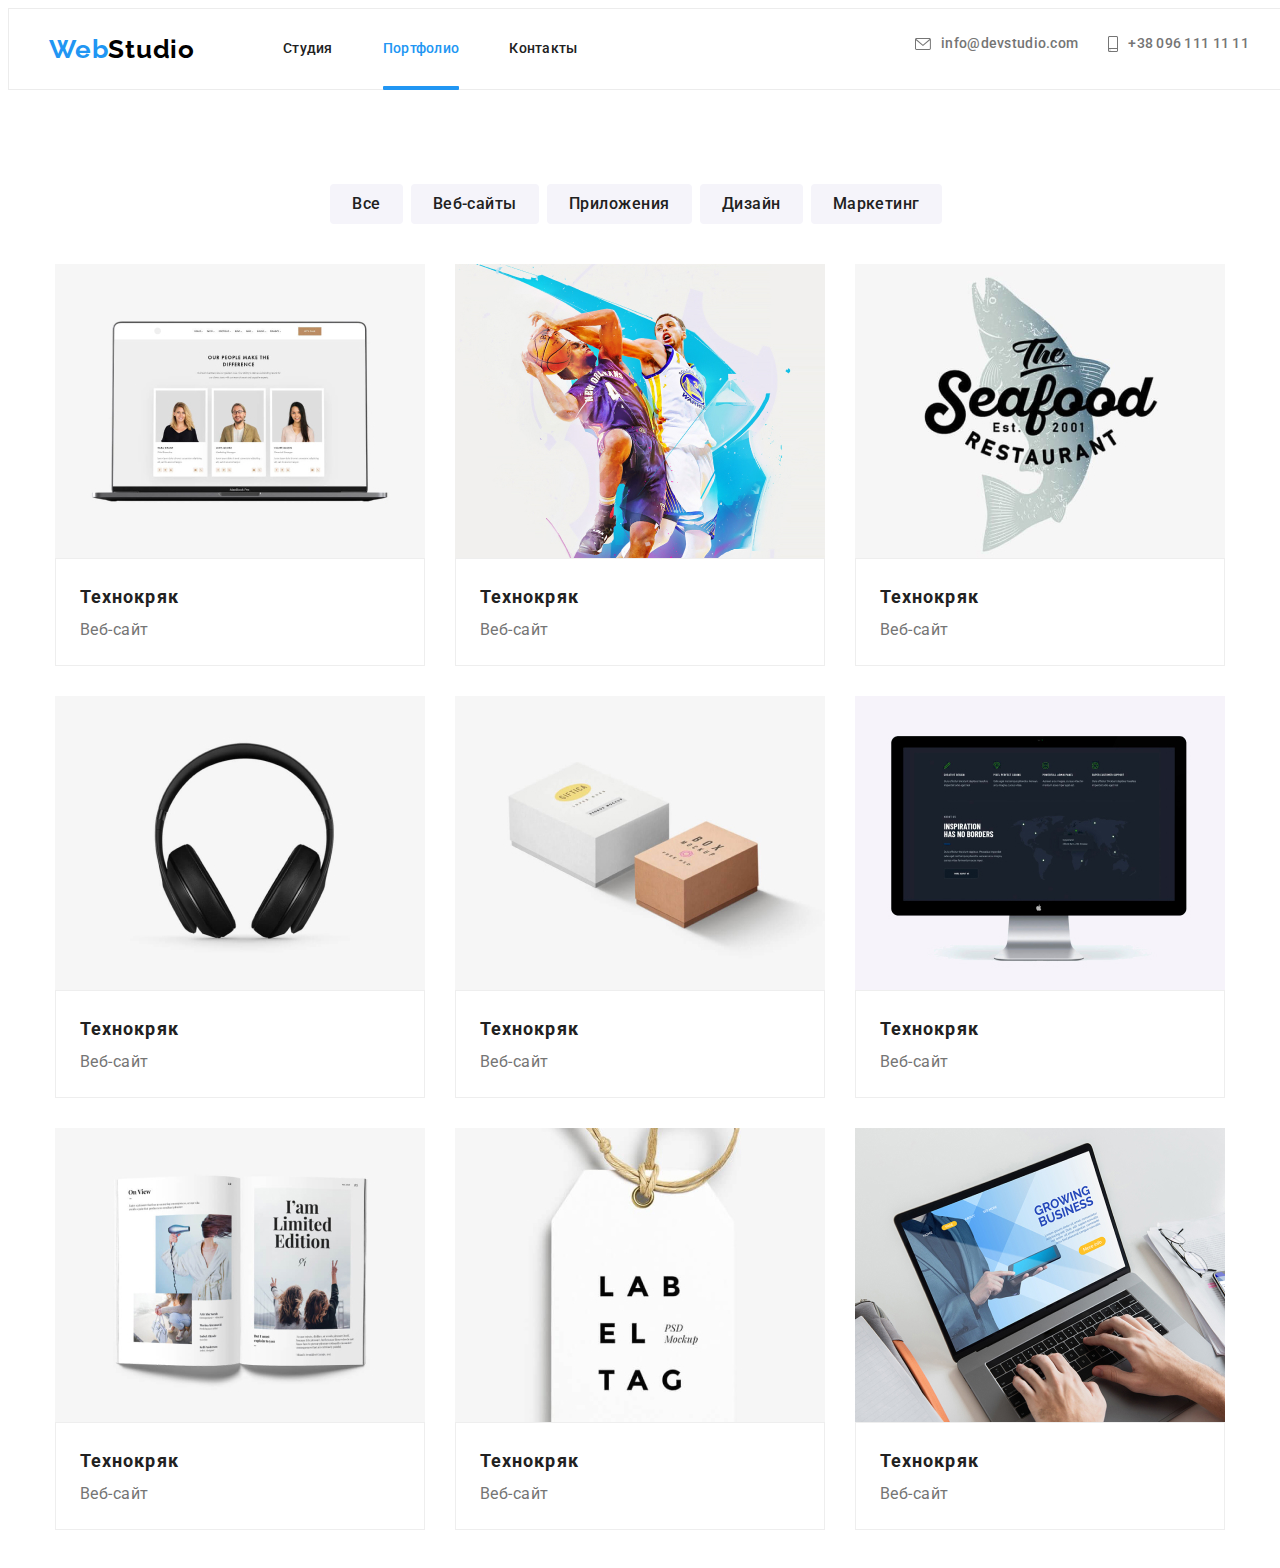
==== commit 6c956333: "+" ====
--- a/portfolio.html
+++ b/portfolio.html
@@ -18,222 +18,315 @@
 <body>
     <!-- ========= Header ========= -->
     <header class="header">
-        <div class="container header-container">
-            <a class="logo  link" href="./index.html"><span class="logo-site">Web</span>Studio</a>
+        <div class="header__container container">
+            <a class="logo link" href="./index.html"><span class="logo-site">Web</span>Studio</a>
             <nav class="navigation">
                 <ul class="nav-list list">
-                    <li class="nav-list-item"> <a class="nav-list-link link " href="./index.html">Студия</a> </li>
-                    <li class="nav-list-item"> <a class="nav-list-link link current"
-                            href="./portfolio.html">Портфолио</a></li>
-                    <li class="nav-list-item"> <a class="nav-list-link link" href="">Контакты</a></li>
+                    <li class="nav-list__item"> <a class="nav-list__link link"
+                            href="./index.html">Студия</a>
+                    </li>
+                    <li class="nav-list__item"> <a class="nav-list__link link nav-list__link_current" href="./portfolio.html">Портфолио</a></li>
+                    <li class="nav-list__item"> <a class="nav-list__link link" href="">Контакты</a></li>
                 </ul>
             </nav>
-            <ul class="main-conacts list">
-                <li class="contact-number">
-
-                    <a class="contact-link link" href="mailto:info@devstudio.com">
-                        <svg class="header-icon" width="16" height="12">
-
+            <button type="button" class="mobile-menu-btn " data-menu-open>
+                <svg class="mobile-menu-btn__icon" width="40" height="40">
+                    <use href="./icons/sprite.svg#mobile-burger-icon"></use>
+                </svg>
+    
+            </button>
+    
+            <ul class="header-container__list list">
+                <li class="header-container__item">
+    
+                    <a class="header-container__link link" href="mailto:info@devstudio.com">
+                        <svg class="header-container__icon" width="16" height="12">
+    
                             <use class="icon" href="./icons/sprite.svg#email"></use>
                         </svg>
                         info@devstudio.com</a>
                 </li>
-                <li class="contact-mail">
-
-
-                    <a class="contact-link link" href="tel:+380961111111">
-                        <svg class="header-icon" width="10" height="16">
-
+                <li class="header-container__item">
+    
+    
+                    <a class="header-container__link link" href="tel:+380961111111">
+                        <svg class="header-container__icon" width="10" height="16">
+    
                             <use href="./icons/sprite.svg#phone"></use>
                         </svg>+38 096 111 11 11</a>
                 </li>
-
             </ul>
         </div>
+    
+    
+        <!-- MOBILE MENU -->
+    
+        <div class="mobile-menu container" data-menu>
+    
+            <div class="container mobile-menu__container">
+                <button class="mobile-menu__close-btn" data-menu-close>
+                    <svg class="mobile-menu__close-icon" width="40" height="40">
+                        <use href="./icons/sprite.svg#icon-close"></use>
+                    </svg>
+                </button>
+    
+                <ul class="mobile-menu__list">
+                    <li class="mobile-menu__item list"> <a
+                            class="mobile-menu__item-link link mobile-menu__item-link_current"
+                            href="./index.html">Студия</a>
+                    </li>
+                    <li class="mobile-menu__item list"> <a class="mobile-menu__item-link link"
+                            href="./portfolio.html">Портфолио</a></li>
+                    <li class="mobile-menu__item list"> <a class="mobile-menu__item-link link" href="">Контакты</a></li>
+                </ul>
+                <div class="flex-wrapper">
+                    <ul class="contact-menu list">
+                        <li class="contact-menu__item ">
+    
+    
+                            <a class="contact-menu__link link " href="tel:+380961111111">+38 096 111 11 11</a>
+                        </li>
+                        <li class="contact-menu__item">
+    
+                            <a class="contact-menu__link link " href="mailto:info@devstudio.com">info@devstudio.com</a>
+                        </li>
+    
+                    </ul>
+                    <ul class="socials-list">
+                        <li class="socials-list__item list">
+                            <a href="" class="socials-list__link link">Instagram</a>
+                        </li>
+                        <li class="socials-list__item list">
+                            <a href="" class="socials-list__link link">Twitter</a>
+                        </li>
+                        <li class="socials-list__item list">
+                            <a href="" class="socials-list__link link">Facebook</a>
+                        </li>
+                        <li class="socials-list__item list">
+                            <a href="" class="socials-list__link link">LinkedIn</a>
+                        </li>
+                    </ul>
+                </div>
+            </div>
+        </div>
+    
     </header>
     <!-- ========= Work ========= -->
     <main class="main-section">
-        <section class="section work">
+        <section class=" work">
             <div class="container">
                 <h1 class="visually-hidden">Список возможностей</h1>
-                <ul class="portfolio-list list">
-                    <li class="portfolio-list-item"><button class="portfolio-btn" type="button">Все</button></li>
-                    <li class="portfolio-list-item"><button class="portfolio-btn" type="button">Веб-сайты</button></li>
-                    <li class="portfolio-list-item"><button class="portfolio-btn" type="button">Приложения</button></li>
-                    <li class="portfolio-list-item"><button class="portfolio-btn" type="button">Дизайн</button></li>
-                    <li class="portfolio-list-item"><button class="portfolio-btn" type="button">Маркетинг</button></li>
+                <ul class="portfolio-list">
+                    <li class="portfolio-list__item"><button class="portfolio-list__btn" type="button">Все</button></li>
+                    <li class="portfolio-list__item"><button class="portfolio-list__btn" type="button">Веб-сайты</button>
+                    </li>
+                    <li class="portfolio-list__item"><button class="portfolio-list__btn" type="button">Приложения</button>
+                    </li>
+                    <li class="portfolio-list__item"><button class="portfolio-list__btn" type="button">Дизайн</button></li>
+                    <li class="portfolio-list__item"><button class="portfolio-list__btn" type="button">Маркетинг</button>
+                    </li>
                 </ul>
-                <ul class="main-list list">
-
-                    <a class="main-links link" href="">
-                            <li class="main-list-item ">
-                                <div class="point">
-                                <img src="./portfolio-img/web-1.jpg" alt="веб-страничка" class="list-photo" width="370">
-                                
-
-                               <p class="view-text view">
-                                    Ресурс предлагает комплексные предложения с разным уровнем функционала и сервисов. Все это позволит посетителю
-                                    получить 
-                                    исчерпывающие сведения о компании или частном лице.
-                                </p>
-
-                                </div>
-                                <div class="overtitle">
-                                    <h2 class="main-list-title">Технокряк</h2>
-                                    <p class="main-list-subtitle">Веб-сайт</p>
-                                </div>
-                            </li>
-                        
-                    </a>
-                    <a class="main-links link" href="">
-                        <li class="main-list-item">
-                            <div class="point">
+                <ul class="main-list ">
+    
+                    <a class="main-list__link" href="">
+                        <li class="main-list__item ">
+                            <div class="portfolio-wrapper">
+                                <img src="./portfolio-img/web-1.jpg" alt="веб-страничка" class="list-photo" >
+    
+    
+                                <p class="portfolio-wrapper__text portfolio-wrapper__bg">
+                                    Ресурс предлагает комплексные предложения с разным уровнем функционала и сервисов. Все
+                                    это позволит посетителю
+                                    получить
+                                    исчерпывающие сведения о компании или частном лице.
+                                </p>
+    
+                            </div>
+                            <div class="overtitle">
+                                <h2 class="main-list__title">Технокряк</h2>
+                                <p class="main-list__subtitle">Веб-сайт</p>
+                            </div>
+                        </li>
+    
+                    </a>
+                    <a class="main-list__link" href="">
+                        <li class="main-list__item ">
+                            <div class="portfolio-wrapper">
                                 <img src="./portfolio-img/design-1.jpg" alt="веб-страничка" class="list-photo" width="370">
-                            
-                            
-                                <p class="view-text view">
-                                    Ресурс предлагает комплексные предложения с разным уровнем функционала и сервисов. Все это позволит посетителю
-                                    получить
-                                    исчерпывающие сведения о компании или частном лице.
-                                </p>
-                            
-                            </div>
-
-
-                            <div class="overtitle">
-                                
-                                <h2 class="main-list-title" lang="en">Постер New Orlean vs Golden Star</h2>
-                                <p class="main-list-subtitle">Дизайн</p>
-                            </div>
-                        </li>
-                    </a>
-                    <a class="main-links link" href="">
-                        <li class="main-list-item "><div class="point">
-                            <img src="./portfolio-img/app-1.jpg" alt="веб-страничка" class="list-photo" width="370">
-                        
-                        
-                            <p class="view-text view">
-                                Ресурс предлагает комплексные предложения с разным уровнем функционала и сервисов. Все это позволит посетителю
-                                получить
-                                исчерпывающие сведения о компании или частном лице.
-                            </p>
-                        
-                        </div>
-                            <div class="overtitle">
-                                <h2 class="main-list-title">Ресторан Seafood</h2>
-                                <p class="main-list-subtitle">Приложение</p>
-                            </div>
-                        </li>
-                    </a>
-                    <a class="main-links link" href="">
-                        <li class="main-list-item "><div class="point">
-                            <img src="./portfolio-img/marketing-1.jpg" alt="веб-страничка" class="list-photo" width="370">
-                        
-                        
-                            <p class="view-text view">
-                                Ресурс предлагает комплексные предложения с разным уровнем функционала и сервисов. Все это позволит посетителю
-                                получить
-                                исчерпывающие сведения о компании или частном лице.
-                            </p>
-                        
-                        </div>
-                            <div class="overtitle">
-                                <h2 class="main-list-title">Проект Prime</h2>
-                                <p class="main-list-subtitle">Маркетинг</p>
-                            </div>
-                        </li>
-                    </a>
-                    <a class="main-links link" href="">
-                        <li class="main-list-item "><div class="point">
-                            <img src="./portfolio-img/app-2.jpg" alt="веб-страничка" class="list-photo" width="370">
-                        
-                        
-                            <p class="view-text view">
-                                Ресурс предлагает комплексные предложения с разным уровнем функционала и сервисов. Все это позволит посетителю
-                                получить
-                                исчерпывающие сведения о компании или частном лице.
-                            </p>
-                        
-                        </div>
-                            <div class="overtitle">
-                                <h2 class="main-list-title">Проект Boxes</h2>
-                                <p class="main-list-subtitle">Приложение</p>
-                            </div>
-                        </li>
-                    </a>
-                    <a class="main-links link" href="">
-                        <li class="main-list-item "><div class="point">
-                            <img src="./portfolio-img/web-2.jpg" alt="веб-страничка" class="list-photo" width="370">
-                        
-                        
-                            <p class="view-text view">
-                                Ресурс предлагает комплексные предложения с разным уровнем функционала и сервисов. Все это позволит посетителю
-                                получить
-                                исчерпывающие сведения о компании или частном лице.
-                            </p>
-                        
-                        </div>
-                            <div class="overtitle">
-                                <h2 class="main-list-title" lang="en">Inspiration has no Borders</h2>
-                                <p class="main-list-subtitle">Веб-сайт</p>
-                            </div>
-
-                        </li>
-                    </a>
-
-                    <a class="main-links link" href="">
-                        <li class="main-list-item "><div class="point">
-                            <img src="./portfolio-img/design-2.jpg" alt="веб-страничка" class="list-photo" width="370">
-                        
-                        
-                            <p class="view-text view">
-                                Ресурс предлагает комплексные предложения с разным уровнем функционала и сервисов. Все это позволит посетителю
-                                получить
-                                исчерпывающие сведения о компании или частном лице.
-                            </p>
-                        
-                        </div>
-                            <div class="overtitle">
-                                <h2 class="main-list-title">Издание Limited Edition</h2>
-                                <p class="main-list-subtitle">Дизайн</p>
-                            </div>
-                        </li>
-                    </a>
-                    <a class="main-links link" href="">
-                        <li class="main-list-item "><div class="point">
-                            <img src="./portfolio-img/marketing-2.jpg" alt="веб-страничка" class="list-photo" width="370">
-                        
-                        
-                            <p class="view-text view">
-                                Ресурс предлагает комплексные предложения с разным уровнем функционала и сервисов. Все это позволит посетителю
-                                получить
-                                исчерпывающие сведения о компании или частном лице.
-                            </p>
-                        
-                        </div>
-                            <div class="overtitle">
-                                <h2 class="main-list-title">Проект LAB</h2>
-                                <p class="main-list-subtitle">Маркетинг</p>
-                            </div>
-                        </li>
-                    </a>
-                    <a class="main-links link" href="">
-                        <li class="main-list-item "><div class="point">
-                            <img src="./portfolio-img/app-3.jpg" alt="веб-страничка" class="list-photo" width="370">
-                        
-                        
-                            <p class="view-text view">
-                                Ресурс предлагает комплексные предложения с разным уровнем функционала и сервисов. Все это позволит посетителю
-                                получить
-                                исчерпывающие сведения о компании или частном лице.
-                            </p>
-                        
-                        </div>
-                            <div class="overtitle">
-                                <h2 class="main-list-title" lang="en">Growing Business</h2>
-                                <p class="main-list-subtitle">Приложение</p>
-                            </div>
-                        </li>
+    
+    
+                                <p class="portfolio-wrapper__text portfolio-wrapper__bg">
+                                    Ресурс предлагает комплексные предложения с разным уровнем функционала и сервисов. Все
+                                    это позволит
+                                    посетителю
+                                    получить
+                                    исчерпывающие сведения о компании или частном лице.
+                                </p>
+    
+                            </div>
+                            <div class="overtitle">
+                                <h2 class="main-list__title">Технокряк</h2>
+                                <p class="main-list__subtitle">Веб-сайт</p>
+                            </div>
+                        </li>
+    
+                    </a>
+                    <a class="main-list__link" href="">
+                        <li class="main-list__item ">
+                            <div class="portfolio-wrapper">
+                                <img src="./portfolio-img/app-1.jpg" alt="веб-страничка" class="list-photo" width="370">
+    
+    
+                                <p class="portfolio-wrapper__text portfolio-wrapper__bg">
+                                    Ресурс предлагает комплексные предложения с разным уровнем функционала и сервисов. Все
+                                    это позволит
+                                    посетителю
+                                    получить
+                                    исчерпывающие сведения о компании или частном лице.
+                                </p>
+    
+                            </div>
+                            <div class="overtitle">
+                                <h2 class="main-list__title">Технокряк</h2>
+                                <p class="main-list__subtitle">Веб-сайт</p>
+                            </div>
+                        </li>
+    
+                    </a>
+                    <a class="main-list__link" href="">
+                        <li class="main-list__item ">
+                            <div class="portfolio-wrapper">
+                                <img src="./portfolio-img/marketing-1.jpg" alt="веб-страничка" class="list-photo"
+                                    width="370">
+    
+    
+                                <p class="portfolio-wrapper__text portfolio-wrapper__bg">
+                                    Ресурс предлагает комплексные предложения с разным уровнем функционала и сервисов. Все
+                                    это позволит
+                                    посетителю
+                                    получить
+                                    исчерпывающие сведения о компании или частном лице.
+                                </p>
+    
+                            </div>
+                            <div class="overtitle">
+                                <h2 class="main-list__title">Технокряк</h2>
+                                <p class="main-list__subtitle">Веб-сайт</p>
+                            </div>
+                        </li>
+    
+                    </a>
+                    <a class="main-list__link" href="">
+                        <li class="main-list__item ">
+                            <div class="portfolio-wrapper">
+                                <img src="./portfolio-img/app-2.jpg" alt="веб-страничка" class="list-photo" width="370">
+    
+    
+                                <p class="portfolio-wrapper__text portfolio-wrapper__bg">
+                                    Ресурс предлагает комплексные предложения с разным уровнем функционала и сервисов. Все
+                                    это позволит
+                                    посетителю
+                                    получить
+                                    исчерпывающие сведения о компании или частном лице.
+                                </p>
+    
+                            </div>
+                            <div class="overtitle">
+                                <h2 class="main-list__title">Технокряк</h2>
+                                <p class="main-list__subtitle">Веб-сайт</p>
+                            </div>
+                        </li>
+    
+                    </a>
+                    <a class="main-list__link" href="">
+                        <li class="main-list__item ">
+                            <div class="portfolio-wrapper">
+                                <img src="./portfolio-img/web-2.jpg" alt="веб-страничка" class="list-photo" width="370">
+    
+    
+                                <p class="portfolio-wrapper__text portfolio-wrapper__bg">
+                                    Ресурс предлагает комплексные предложения с разным уровнем функционала и сервисов. Все
+                                    это позволит
+                                    посетителю
+                                    получить
+                                    исчерпывающие сведения о компании или частном лице.
+                                </p>
+    
+                            </div>
+                            <div class="overtitle">
+                                <h2 class="main-list__title">Технокряк</h2>
+                                <p class="main-list__subtitle">Веб-сайт</p>
+                            </div>
+                        </li>
+    
+                    </a>
+    
+                    <a class="main-list__link" href="">
+                        <li class="main-list__item ">
+                            <div class="portfolio-wrapper">
+                                <img src="./portfolio-img/design-2.jpg" alt="веб-страничка" class="list-photo" width="370">
+    
+    
+                                <p class="portfolio-wrapper__text portfolio-wrapper__bg">
+                                    Ресурс предлагает комплексные предложения с разным уровнем функционала и сервисов. Все
+                                    это позволит
+                                    посетителю
+                                    получить
+                                    исчерпывающие сведения о компании или частном лице.
+                                </p>
+    
+                            </div>
+                            <div class="overtitle">
+                                <h2 class="main-list__title">Технокряк</h2>
+                                <p class="main-list__subtitle">Веб-сайт</p>
+                            </div>
+                        </li>
+    
+                    </a>
+                    <a class="main-list__link" href="">
+                        <li class="main-list__item ">
+                            <div class="portfolio-wrapper">
+                                <img src="./portfolio-img/marketing-2.jpg" alt="веб-страничка" class="list-photo"
+                                    width="370">
+    
+    
+                                <p class="portfolio-wrapper__text portfolio-wrapper__bg">
+                                    Ресурс предлагает комплексные предложения с разным уровнем функционала и сервисов. Все
+                                    это позволит
+                                    посетителю
+                                    получить
+                                    исчерпывающие сведения о компании или частном лице.
+                                </p>
+    
+                            </div>
+                            <div class="overtitle">
+                                <h2 class="main-list__title">Технокряк</h2>
+                                <p class="main-list__subtitle">Веб-сайт</p>
+                            </div>
+                        </li>
+    
+                    </a>
+                    <a class="main-list__link" href="">
+                        <li class="main-list__item ">
+                            <div class="portfolio-wrapper">
+                                <img src="./portfolio-img/app-3.jpg" alt="веб-страничка" class="list-photo" width="370">
+    
+    
+                                <p class="portfolio-wrapper__text portfolio-wrapper__bg">
+                                    Ресурс предлагает комплексные предложения с разным уровнем функционала и сервисов. Все
+                                    это позволит
+                                    посетителю
+                                    получить
+                                    исчерпывающие сведения о компании или частном лице.
+                                </p>
+    
+                            </div>
+                            <div class="overtitle">
+                                <h2 class="main-list__title">Технокряк</h2>
+                                <p class="main-list__subtitle">Веб-сайт</p>
+                            </div>
+                        </li>
+    
                     </a>
                 </ul>
             </div>
@@ -242,23 +335,27 @@
     <!-- ========= Footer ========= -->
 
 
-    <footer class="footer">
-        <section class="section-footer">
+    </main>
+    <!-- <footer class="footer">
+        <section class="section-footer section">
             <div class="container footer-container">
                 <div class=" footer-section">
                     <a class="footer-logo link" href="./index.html"><span class="logo-site-footer">Web</span>Studio</a>
                     <address class="footer-addresses">
                         <ul class="footer-list list">
-                            <li class="footer-list-item"><a class="footer-list-address link"
-                                    href="https://goo.gl/maps/dBc9ygSWZL8AYV39A">г. Киев, пр-т Леси Украинки, 26</a>
+                            <li class="footer-list-item">
+                                <a class="footer-list-address link" href="https://goo.gl/maps/dBc9ygSWZL8AYV39A">г. Киев,
+                                    пр-т Леси Украинки, 26</a>
                             </li>
-                            <li class="footer-list-item"><a class="footer-list-link link"
-                                    href="mailto:info@example.com">info@example.com</a></li>
-                            <li class="footer-list-item"><a class="footer-list-link link" href="tel:+380991111111">+38
-                                    096
-                                    111 11 11</a></li>
+                            <li class="footer-list-item">
+                                <a class="footer-list-link link" href="mailto:info@example.com">info@example.com</a>
+                            </li>
+                            <li class="footer-list-item">
+                                <a class="footer-list-link link" href="tel:+380991111111">+38
+                                    096 111 11 11</a>
+                            </li>
                         </ul>
-
+    
                     </address>
                 </div>
                 <div class="second-container ">
@@ -266,28 +363,28 @@
                     <ul class="second-list list">
                         <li class="second-list-item">
                             <a href="" class="list-item-link">
-                                <svg class="second-list-icom" width="20" height="20">
+                                <svg class="second-list-icon" width="20" height="20">
                                     <use href="./icons/sprite.svg#instagram"></use>
                                 </svg>
                             </a>
                         </li>
                         <li class="second-list-item">
                             <a href="" class="list-item-link">
-                                <svg class="second-list-icom" width="20" height="20">
+                                <svg class="second-list-icon" width="20" height="20">
                                     <use href="./icons/sprite.svg#twitter"></use>
                                 </svg>
                             </a>
                         </li>
                         <li class="second-list-item">
                             <a href="" class="list-item-link">
-                                <svg class="second-list-icom" width="20" height="20">
+                                <svg class="second-list-icon" width="20" height="20">
                                     <use href="./icons/sprite.svg#facebook"></use>
                                 </svg>
                             </a>
                         </li>
                         <li class="second-list-item">
                             <a href="" class="list-item-link">
-                                <svg class="second-list-icom" width="20" height="20">
+                                <svg class="second-list-icon" width="20" height="20">
                                     <use href="./icons/sprite.svg#linkedin"></use>
                                 </svg>
                             </a>
@@ -296,24 +393,46 @@
                 </div>
                 <div class="footer-form-container">
                     <form class="footer-form">
-                
-                
+    
+    
                         <p class="footer-form-text">Подпишитесь на рассылку</p>
-                
-                
-                        <div class="btn-section">
-                            <input name="user_mail" type="mail" class="footer-input" required placeholder="E-mail">
-                
+    
+                        <div class="footer-wrapper">
+                            <span class="btn-section">
+                                <input name="user_mail" type="mail" class="footer-input" required placeholder="E-mail">
+    
+    
+                            </span>
                             <button type="submit" class="footer-btn">Подписаться</button>
                         </div>
+    
                     </form>
+    
                 </div>
-                
-                </div>
-
+    
             </div>
+    
         </section>
-    </footer>
+    </footer> -->
+
+
+    <script>
+        (() => {
+            const refs = {
+                openMenuBtn: document.querySelector('[data-menu-open]'),
+                closeMenuBtn: document.querySelector('[data-menu-close]'),
+                menu: document.querySelector('[data-menu]'),
+            };
+
+            refs.openMenuBtn.addEventListener('click', toggleModal);
+            refs.closeMenuBtn.addEventListener('click', toggleModal);
+
+            function toggleModal() {
+                refs.menu.classList.toggle('is-open');
+            }
+        })();
+
+    </script>
 </body>
 
 </html>--- a/css/main.min.css
+++ b/css/main.min.css
@@ -1,2 +1,2 @@
-:root{--primary-font-family: "Roboto", sans-serif;--secondary-font-family: "Raleway", sans-serif;--primary-text-color-dark: #212121;--primary-text-color-light: #757575;--secondary-text-color-light: #ffffff;--third-text-color-light: #f5f4fa;--accent-color: #2196f3}body{font-family:"Roboto", sans-serif}h1,h2,h3,h4,h5,h6,p{margin-top:0;margin-bottom:0}ul,ol{padding-left:0;margin-top:0;margin-bottom:0}img{display:block}.list{list-style:none}.link{text-decoration:none}.section{padding-top:94px;padding-bottom:94px}.container{width:1200px;padding-left:15px;padding-right:15px;margin-left:auto;margin-right:auto}.visually-hidden{position:absolute;width:1px;height:1px;margin:-1px;border:0;padding:0;white-space:nowrap;clip-path:inset(100%);clip:rect(0 0 0 0);overflow:hidden}.logo{font-family:var(--secondary-font-family);font-weight:700;font-size:26px;line-height:1.19;letter-spacing:0.03em;color:#000000}.logo-site{font-family:var(--secondary-font-family);font-weight:700;font-size:26px;line-height:1.19;letter-spacing:0.03em;color:var(--accent-color)}.header{border-bottom:1px solid #ececec}.header-container{background-color:var(--secondary-text-color-light);display:flex;justify-content:center;align-items:center}.navigation{display:flex;flex-direction:row;margin-left:93px}.nav-list{display:flex;flex-direction:row}.header-icon{margin-right:10px}.nav-list-item{position:relative}.nav-list-item:not(:last-child){margin-right:50px}.nav-list-link{display:block;padding:32px 0}.nav-list-link{font-weight:500;font-size:14px;line-height:1.14;letter-spacing:0.02em;color:#212121;transition:color 250ms cubic-bezier(0.4, 0, 0.2, 1)}.nav-list-link:hover,.nav-list-link:focus{color:var(--accent-color)}.current{color:var(--accent-color);position:relative}.current::after{content:"";display:block;position:absolute;bottom:-1px;width:100%;height:4px;background:#2196f3;border-radius:1px}.main-conacts{display:flex;margin-left:auto}.contact-link{display:flex;align-items:center;margin-left:30px;font-weight:500;font-size:14px;line-height:1.14;letter-spacing:0.02em;color:var(--primary-text-color-light);fill:#757575;transition:color 250ms cubic-bezier(0.4, 0, 0.2, 1),fill 250ms cubic-bezier(0.4, 0, 0.2, 1)}.contact-link:hover,.contact-link:focus{color:var(--accent-color);fill:var(--accent-color)}.hero{background-color:#2f303a;padding-top:200px;padding-bottom:200px}.hero-bg{margin-right:auto;margin-left:auto;background-repeat:no-repeat;background-size:1600px;width:1600px;min-height:600px;background-image:linear-gradient(rgba(47,48,58,0.4), rgba(47,48,58,0.4)),url(../img/team.jpg)}.hero-container{display:flex;flex-direction:column;justify-content:center;align-items:center;max-width:1200px;max-height:600px;margin-left:auto;margin-right:auto}.hero-title{margin-bottom:30px;font-weight:900;font-size:44px;line-height:1.36;text-align:center;letter-spacing:0.06em;text-transform:uppercase;color:var(--secondary-text-color-light)}.hero-btn{min-height:40px;padding:6px 18px;font-family:inherit;font-weight:700;font-size:16px;line-height:1.88;letter-spacing:0.06em;background-color:var(--accent-color);box-shadow:0px 4px 4px rgba(0,0,0,0.15);border:none;border-radius:4px;cursor:pointer;color:var(--secondary-text-color-light);transition:background-color 250ms cubic-bezier(0.4, 0, 0.2, 1)}.hero-btn:hover,.hero-btn:focus{background-color:#188ce8;color:var(--secondary-text-color-light)}.close{position:absolute;right:8px;top:8px;padding:6px;border:1px solid rgba(0,0,0,0.1);box-sizing:border-box;border-radius:50%;cursor:pointer;transition:fill 250ms cubic-bezier(0.4, 0, 0.2, 1)}.close:hover,.close:focus{fill:var(--accent-color)}.modal{position:absolute;top:50%;left:50%;transform:translate(-50%, -50%);width:528px;height:581px;background-color:var(--secondary-text-color-light);box-shadow:0px 1px 3px rgba(0,0,0,0.12),0px 1px 1px rgba(0,0,0,0.14),0px 2px 1px rgba(0,0,0,0.2);border-radius:4px}.main-list{display:flex;flex-wrap:wrap}.overtitle{background:#ffffff;border:1px solid #eeeeee;box-sizing:border-box;padding:20px 24px}.form-section{padding:40px}.form-label{display:block;margin-top:10px;font-weight:400;font-size:12px;line-height:0.86;letter-spacing:0.01em;color:var(--primary-text-color-light)}.form-title{display:flex;justify-content:center;align-items:center;font-weight:700;font-size:20px;line-height:0.87;letter-spacing:0.03em;color:var(--primary-text-color-dark)}.form-window{width:100%;height:40px;margin-top:4px;outline:none;border:1px solid rgba(33,33,33,0.2);box-sizing:border-box;border-radius:4px;padding-left:42px;transition:border 250ms cubic-bezier(0.4, 0, 0.2, 1);cursor:pointer}.form-window:focus{border:1px solid var(--accent-color)}.form-user-icon{transition:fill 250ms cubic-bezier(0.4, 0, 0.2, 1)}.form-window:focus+.form-user-icon{fill:var(--accent-color);cursor:text}.contact-form-input{display:block;position:relative;cursor:pointer}.form-user-icon{position:absolute;left:12px;top:50%;transform:translateY(-50%)}.form-btn{display:flex;justify-content:center;align-items:center;margin-right:auto;margin-left:auto;margin-top:30px;cursor:pointer;width:200px;height:50px;left:700px;top:712px;color:var(--secondary-text-color-light);background-color:var(--accent-color);box-shadow:0px 4px 4px rgba(0,0,0,0.15);border-radius:4px;border:none;transition:background-color 250ms cubic-bezier(0.4, 0, 0.2, 1)}.form-btn:hover,.form-btn:focus{background-color:#188CE8}.form-wrapper{margin-top:12px}.form-massage{display:block;width:100%;margin-top:4px;padding:12px 16px;height:120px;resize:none;outline:none;cursor:pointer;border:1px solid rgba(33,33,33,0.2);border-radius:4px;transition:border 250ms cubic-bezier(0.4, 0, 0.2, 1)}.form-massage:focus{border:1px solid var(--accent-color)}.policy-label{display:flex;justify-content:center;align-items:center;font-weight:400;font-size:14px;line-height:1.71;letter-spacing:0.03em;color:var(--primary-text-color-light)}.policy-label::before{content:'';display:inline-block;width:18px;height:18px;border:2px solid var(--primary-text-color-dark);margin-right:10px;border-radius:2px}.icon-check:checked+.policy-label::before{background-color:var(--accent-color);background-image:url(../icons/icon-check.svg);border:none;background-size:contain;background-repeat:no-repeat;background-origin:border-box;width:18px;height:18px;transition:background-image 250ms cubic-bezier(0.4, 0, 0.2, 1)}.contact-form-box{margin-top:20px}.footer-form-text{margin-bottom:20px;font-weight:700;font-size:14px;line-height:0.88;letter-spacing:0.03em;text-transform:uppercase;cursor:default;color:var(--secondary-text-color-light)}.footer-input{padding:15px 16px;width:358px;height:50px;cursor:pointer;outline:none;background-color:#2f303A;border:1px solid rgba(255,255,255,0.3);box-sizing:border-box;filter:drop-shadow(0px 4px 4px rgba(0,0,0,0.15));border-radius:4px;color:var(--secondary-text-color-light)}.footer-form-container{display:flex;margin-left:auto}.footer-btn{display:flex;justify-content:center;align-items:center;margin-left:12px;width:200px;height:50px;cursor:pointer;color:var(--secondary-text-color-light);background:var(--accent-color);border:none;box-shadow:0px 4px 4px rgba(0,0,0,0.15);border-radius:4px}.footer-btn::after{content:'';display:block;margin-left:10px;width:24px;height:24px;background-image:url(../icons/icon-send.svg);background-repeat:no-repeat;background-size:contain}.btn-section{display:flex}.check-link{font-weight:400;font-size:14px;line-height:1.71;letter-spacing:0.03em;text-decoration-line:underline;color:var(--accent-color)}.backdrop{position:fixed;top:0;left:0;width:100%;height:100%;z-index:2;background-color:rgba(0,0,0,0.2)}.backdrop.is-hidden{pointer-events:none;opacity:0;transition:opacity 250ms cubic-bezier(0.4, 0, 0.2, 1)}.backdrop{opacity:1;transition:opacity 250ms cubic-bezier(0.4, 0, 0.2, 1)}.caption{display:flex;justify-content:center}.caption-list{display:flex;flex-direction:row;margin-top:-30px;margin-left:-30px}.caption-list-item{flex-basis:calc((100% - 120px) / 4);margin-top:30px;margin-left:30px}.caption-subtitle{margin-bottom:10px;font-weight:700;font-size:14px;line-height:1.14;letter-spacing:0.03em;text-transform:uppercase;color:var(--primary-text-color-dark)}.caption-text{font-weight:400;font-size:14px;line-height:1.71;letter-spacing:0.03em;color:var(--primary-text-color-light)}.obligation{margin-bottom:50px;font-weight:700;font-size:36px;line-height:1.17;text-align:center;letter-spacing:0.03em;color:var(--primary-text-color-dark)}.obligation-section{padding-top:0}.obligation-list{display:flex}.obligation-list-item:not(:first-child){margin-left:30px}.obligation-list-item{position:relative}.overlay-bg{position:absolute;bottom:0;width:100%;height:70px;background-color:rgba(47,48,58,0.8)}.main-overlay-text{display:flex;justify-content:center;align-items:center;font-weight:700;font-size:14px;line-height:0.88;letter-spacing:0.03em;text-transform:uppercase;color:var(--secondary-text-color-light)}.icon-section{display:flex;justify-content:center;align-items:center;width:270px;height:120px;background-color:#f5f4fa;border-radius:4px;margin-bottom:30px}.caption{display:flex;justify-content:center}.caption-list{display:flex;flex-direction:row;margin-top:-30px;margin-left:-30px}.caption-list-item{flex-basis:calc((100% - 120px) / 4);margin-top:30px;margin-left:30px}.caption-subtitle{margin-bottom:10px;font-weight:700;font-size:14px;line-height:1.14;letter-spacing:0.03em;text-transform:uppercase;color:var(--primary-text-color-dark)}.caption-text{font-weight:400;font-size:14px;line-height:1.71;letter-spacing:0.03em;color:var(--primary-text-color-light)}.team-section{background-color:#f5f4fa}.subtitle-list-item{box-shadow:0px 1px 3px rgba(0,0,0,0.12),0px 1px 1px rgba(0,0,0,0.14),0px 2px 1px rgba(0,0,0,0.2);border-radius:0px 0px 4px 4px}.subtitle-list{display:flex;flex-direction:row;margin-top:-30px;margin-left:-30px}.subtitle-list-item{flex-basis:calc((100% - 120px) / 4);margin-top:30px;margin-left:30px}.subtitle{margin-bottom:50px;font-weight:700;font-size:36px;line-height:1.17;text-align:center;letter-spacing:0.03em;color:var(--primary-text-color-dark)}.container-title{padding:30px 0;background-color:#fff;border-radius:0px 0px 4px 4px}.subtitle-text{margin-bottom:10px;font-weight:500;font-size:16px;line-height:1.19;text-align:center;letter-spacing:0.03em;color:var(--primary-text-color-dark)}.subtitle-test-desk{margin-bottom:16px;font-weight:400;font-size:16px;line-height:1.19;text-align:center;letter-spacing:0.03em;color:var(--primary-text-color-light)}.team-list{display:flex;justify-content:center}.team-list-item:not(:last-child){margin-right:10px}.icon-link{display:flex;justify-content:center;align-items:center;width:44px;height:44px;border-radius:50%;transition:background-color 250ms cubic-bezier(0.4, 0, 0.2, 1)}.social-icon{fill:#afb1b8;transition:fill 250ms cubic-bezier(0.4, 0, 0.2, 1)}.icon-link:hover,.icon-link:focus{background-color:#188ce8}.icon-link:hover .social-icon,.icon-link:focus .social-icon{fill:var(--secondary-text-color-light)}.list-clients{display:flex;justify-content:center;justify-content:space-between}.clients-title{margin-bottom:50px;font-weight:700;font-size:36px;line-height:1.17;text-align:center;letter-spacing:0.03em;color:var(--primary-text-color-dark)}.clients-link{display:flex;justify-content:center;align-items:center;width:170px;height:92px;border:1px solid #afb1b8;border-radius:4px;transition:border 250ms cubic-bezier(0.4, 0, 0.2, 1),fill 250ms cubic-bezier(0.4, 0, 0.2, 1)}.clients-logo{fill:#afb1b8;transition:fill 250ms cubic-bezier(0.4, 0, 0.2, 1)}.clients-link:hover,.clients-link:focus{border:1px solid #2196f3;box-sizing:border-box;border-radius:4px}.clients-link:hover .clients-logo,.clients-link:focus .clients-logo{fill:#2196f3}.section-footer{display:flex}.footer-container{display:flex;align-items:baseline}.footer{padding-top:60px;padding-bottom:60px;background-color:#2f303a}.footer-logo{display:inline-block;margin-bottom:20px;font-family:var(--secondary-font-family);font-weight:700;font-size:26px;line-height:1.19;letter-spacing:0.03em;color:var(--secondary-text-color-light)}.logo-site-footer{display:inline-block;font-family:var(--secondary-font-family);font-weight:700;font-size:26px;line-height:1.19;letter-spacing:0.03em;color:var(--accent-color)}.footer-list-item:not(:last-child){margin-bottom:10px}.footer-list-address{font-style:normal;font-weight:400;font-size:14px;line-height:1.71;letter-spacing:0.03em;color:var(--secondary-text-color-light);transition:color 250ms cubic-bezier(0.4, 0, 0.2, 1)}.footer-list-address:hover,.footer-list-address:focus{color:var(--accent-color)}.footer-list-link{font-style:normal;font-weight:400;font-size:14px;line-height:1.71;letter-spacing:0.03em;color:rgba(255,255,255,0.6);transition:color 250ms cubic-bezier(0.4, 0, 0.2, 1)}.footer-list-link:hover,.footer-list-link:focus{color:var(--accent-color)}.second-container{margin-left:70px}.second-title{margin-bottom:20px;font-weight:700;font-size:14px;line-height:1.14;letter-spacing:0.03em;text-transform:uppercase;color:#ffffff}.second-list{display:flex}.second-list-item:not(:first-child){margin-left:10px}.list-item-link{fill:var(--secondary-text-color-light);display:flex;justify-content:center;align-items:center;width:44px;height:44px;border-radius:50%;background:rgba(255,255,255,0.1);transition:background-color 250ms cubic-bezier(0.4, 0, 0.2, 1)}.list-item-link:hover,.list-item-link:focus{background:var(--accent-color)}.footer-form-text{margin-bottom:20px;font-weight:700;font-size:14px;line-height:0.88;letter-spacing:0.03em;text-transform:uppercase;cursor:default;color:var(--secondary-text-color-light)}.footer-input{padding:15px 16px;width:358px;height:50px;cursor:pointer;outline:none;background-color:#2f303A;border:1px solid rgba(255,255,255,0.3);box-sizing:border-box;filter:drop-shadow(0px 4px 4px rgba(0,0,0,0.15));border-radius:4px;color:var(--secondary-text-color-light)}.footer-form-container{display:flex;margin-left:auto}.footer-btn{display:flex;justify-content:center;align-items:center;margin-left:12px;width:200px;height:50px;cursor:pointer;color:var(--secondary-text-color-light);background:var(--accent-color);border:none;box-shadow:0px 4px 4px rgba(0,0,0,0.15);border-radius:4px}.footer-btn::after{content:'';display:block;margin-left:10px;width:24px;height:24px;background-image:url(../icons/icon-send.svg);background-repeat:no-repeat;background-size:contain}.btn-section{display:flex}.check-link{font-weight:400;font-size:14px;line-height:1.71;letter-spacing:0.03em;text-decoration-line:underline;color:var(--accent-color)}.main-section{background-color:var(--secondary-text-color-light)}.portfolio-list{display:flex;justify-content:center;margin-bottom:50px}.portfolio-list-item:not(:first-child){margin-left:8px}.title-portfolio{display:flex;justify-content:center}.portfolio-btn{min-height:40px;padding:6px 22px;border:0;border-radius:4px;font-family:inherit;font-weight:500;font-size:16px;line-height:1.63;text-align:center;letter-spacing:0.03em;color:var(--primary-text-color-dark);background-color:var(--third-text-color-light);cursor:pointer;transition:background-color 250ms cubic-bezier(0.4, 0, 0.2, 1),color 250ms cubic-bezier(0.4, 0, 0.2, 1),box-shadow 200ms cubic-bezier(0.4, 0, 0.2, 1)}.portfolio-btn:hover,.portfolio-btn:focus{color:var(--secondary-text-color-light);background-color:var(--accent-color);box-shadow:0px 3px 1px rgba(0,0,0,0.1),0px 1px 2px rgba(0,0,0,0.08),0px 2px 2px rgba(0,0,0,0.12)}.main-list-title{font-weight:700;font-size:18px;line-height:2;letter-spacing:0.06em;color:var(--primary-text-color-dark)}.main-list-subtitle{font-weight:400;font-size:16px;line-height:1.87;letter-spacing:0.03em;color:var(--primary-text-color-light)}.main-links{flex-basis:calc((100% - 60px) / 3);margin-right:30px;margin-bottom:30px;display:flex;flex-wrap:wrap;transition:box-shadow 200ms cubic-bezier(0.4, 0, 0.2, 1)}.main-links:nth-child(3n){margin-right:0}.main-links:nth-last-child(-n+3){margin-bottom:0}.main-links:hover,.main-links:focus{box-shadow:0px 1px 1px rgba(0,0,0,0.12),0px 4px 4px rgba(0,0,0,0.06),1px 4px 6px rgba(0,0,0,0.16)}.main-links,.view{transition:transform 250ms cubic-bezier(0.4, 0, 0.2, 1)}.main-links:hover .view,.main-links:focus .view{transform:translateY(0)}.point{position:relative;overflow:hidden}.view{position:absolute;top:0;width:100%;height:100%;overflow:hidden;transform:translateY(100%);background-color:rgba(33,150,243,0.9)}.view-text{display:block;position:absolute;font-weight:400;font-size:18px;line-height:1.56;padding:63px 24px;letter-spacing:0.03em;color:var(--secondary-text-color-light)}
+:root{--primary-font-family: "Roboto", sans-serif;--secondary-font-family: "Raleway", sans-serif;--primary-text-color-dark: #212121;--primary-text-color-light: #757575;--secondary-text-color-light: #ffffff;--third-text-color-light: #f5f4fa;--accent-color: #2196f3}body{font-family:"Roboto", sans-serif}h1,h2,h3,h4,h5,h6,p{margin-top:0;margin-bottom:0}ul,ol{padding-left:0;margin-top:0;margin-bottom:0}img{display:block}ul{list-style:none}a{text-decoration:none}.section{padding-top:60px;padding-bottom:60px}.container{padding-left:15px;padding-right:15px}@media screen and (min-width: 480px){.container{width:448px;margin-left:auto;margin-right:auto}}@media screen and (min-width: 768px){.container{width:767px}}@media screen and (min-width: 1200px){.container{width:1200px}.section{padding-top:94px;padding-bottom:94px}}.visually-hidden{position:absolute;width:1px;height:1px;margin:-1px;border:0;padding:0;white-space:nowrap;clip-path:inset(100%);clip:rect(0 0 0 0);overflow:hidden}.navigation{display:none}.header-container__list{display:none}.header{position:relative;width:100vw;padding-top:16px;padding-bottom:16px;border:1px solid #ECECEC}@media screen and (min-width: 768px){.header{padding-bottom:0;padding-top:0}}.logo{font-family:var(--secondary-font-family);font-weight:700;font-size:26px;line-height:1.19;letter-spacing:0.03em;color:#000000}.logo-site{font-family:var(--secondary-font-family);font-weight:700;font-size:26px;line-height:1.19;letter-spacing:0.03em;color:var(--accent-color)}@media screen and (min-width: 1200px){.header{padding:0}.header__container{display:flex;align-items:center;padding-left:15px;padding-right:15px;margin-left:auto;margin-right:auto}}.header__container{display:flex;align-items:center;padding-left:15px;padding-right:15px;margin-left:auto;margin-right:auto}.mobile-menu__close-btn{position:fixed;background-color:transparent;border:none;top:15px;right:15px;padding:0;line-height:0;transition:fill 250ms cubic-bezier(0.4, 0, 0.2, 1)}.mobile-menu-btn{position:relative;background-color:transparent;border:none;padding:0;margin-left:auto;line-height:0;transition:fill 250ms cubic-bezier(0.4, 0, 0.2, 1)}.mobile-menu-btn:hover .mobile-menu-btn__icon{fill:#2196F3}.mobile-menu__close-btn:hover .mobile-menu__close-icon{fill:#2196F3}.mobile-menu{position:fixed;display:flex;top:0;width:100vw;height:100vh;background-color:#fff}.mobile-menu.is-open{opacity:1;visibility:visible;pointer-events:auto;transition:opacity 250ms cubic-bezier(0.4, 0, 0.2, 1)}.mobile-menu{opacity:0;visibility:hidden;pointer-events:none}.mobile-menu__item-link{font-weight:500;font-size:40px;line-height:0.85;letter-spacing:0.02em;color:#212121}.mobile-menu__item-link:hover{color:#2196F3}.mobile-menu__item:not(:last-child){margin-bottom:32px}.mobile-menu__list{margin-top:48px}.contact-menu__link{font-weight:500;font-size:24px;line-height:0.86;letter-spacing:0.02em;color:#757575}.contact-menu__link:hover{font-size:34px;color:#2196F3}.contact-menu__item:not(:last-child){margin-bottom:32px}.socials-list{display:flex;align-items:center;flex-wrap:wrap;margin-bottom:48px;margin-top:64px}.socials-list__link{font-weight:500;font-size:18px;line-height:0.81;letter-spacing:0.02em;color:#2196F3}.socials-list__item:not(:last-child):after{content:"";display:inline;border-right:1px solid rgba(33,33,33,0.2);margin-left:10px;margin-right:10px;background-color:rgba(33,33,33,0.2)}@media screen and (min-width: 768px){.mobile-menu-btn{display:none}.navigation{display:block}.header-container__list{display:block}.navigation{display:flex;flex-direction:row;margin-left:88px}.nav-list{display:flex;flex-direction:row}.header-container__icon{margin-right:10px}.nav-list__item{position:relative}.nav-list__item:not(:last-child){margin-right:50px}.nav-list__link{display:block;padding:32px 0}.nav-list__link{font-weight:500;font-size:14px;line-height:1.14;letter-spacing:0.02em;color:#212121;transition:color 250ms cubic-bezier(0.4, 0, 0.2, 1)}.nav-list__link:hover,.nav-list__link:focus{color:var(--accent-color)}.nav-list__link_current{color:var(--accent-color);position:relative}.nav-list__link_current::after{content:"";display:block;position:absolute;bottom:-1px;width:100%;height:4px;background:#2196f3;border-radius:1px}.header-container__list{display:flex;flex-direction:column;margin-left:auto}.header-container__link{display:flex;align-items:center;font-weight:500;font-size:14px;line-height:1.14;letter-spacing:0.02em;color:var(--primary-text-color-light);fill:#757575;transition:color 250ms cubic-bezier(0.4, 0, 0.2, 1),fill 250ms cubic-bezier(0.4, 0, 0.2, 1)}.header-container__link:hover,.header-container__link:focus{color:var(--accent-color);fill:var(--accent-color)}.header-container__item:not(:last-child){margin-bottom:10px}}@media screen and (min-width: 1200px){.header-container__list{flex-direction:row}.header-container__item:not(:last-child){margin-right:30px}}.flex-wrapper{position:absolute;bottom:0}.hero{background-color:#2f303a;padding-top:118px;padding-bottom:118px}.hero-container__title{font-weight:900;font-size:26px;line-height:1.62;text-align:center;letter-spacing:0.06em;text-transform:uppercase;color:#FFFFFF;margin-bottom:30px}.hero-container{display:flex;flex-direction:column;justify-content:center;align-items:center;margin-left:auto;margin-right:auto}.hero-container__btn{min-height:40px;padding:6px 18px;font-family:inherit;font-weight:700;font-size:16px;line-height:1.88;letter-spacing:0.06em;background-color:var(--accent-color);box-shadow:0px 4px 4px rgba(0,0,0,0.15);border:none;border-radius:4px;cursor:pointer;color:var(--secondary-text-color-light);transition:background-color 250ms cubic-bezier(0.4, 0, 0.2, 1)}.hero-container__btn:hover,.hero-container__btn:focus{background-color:#188ce8;color:var(--secondary-text-color-light)}.hero-bg{margin-right:auto;margin-left:auto;background-repeat:no-repeat;background-size:cover;max-width:100%;height:auto;background-image:linear-gradient(rgba(47,48,58,0.4), rgba(47,48,58,0.4)),url(../img/mobile/Mobile-hero.jpg)}@media screen and (min-width: 768px){.hero-bg{background-image:linear-gradient(rgba(47,48,58,0.4), rgba(47,48,58,0.4)),url(../img/Laptop/Laptop-hero.jpg)}}@media screen and (min-width: 1200px){.hero{background-color:#2f303a;padding-top:200px;padding-bottom:200px}.hero-bg{background-position:center;max-width:1600px;background-image:linear-gradient(rgba(47,48,58,0.4), rgba(47,48,58,0.4)),url(../img/team.jpg)}.hero-container__title{font-size:44px}}.close{position:absolute;right:8px;top:8px;padding:6px;border:1px solid rgba(0,0,0,0.1);box-sizing:border-box;border-radius:50%;cursor:pointer;transition:fill 250ms cubic-bezier(0.4, 0, 0.2, 1)}.close:hover,.close:focus{fill:var(--accent-color)}.modal{position:absolute;top:50%;left:50%;transform:translate(-50%, -50%);width:528px;height:581px;background-color:var(--secondary-text-color-light);box-shadow:0px 1px 3px rgba(0,0,0,0.12),0px 1px 1px rgba(0,0,0,0.14),0px 2px 1px rgba(0,0,0,0.2);border-radius:4px}.main-list{display:flex;flex-wrap:wrap}.overtitle{background:#ffffff;border:1px solid #eeeeee;box-sizing:border-box;padding:20px 24px}.form-section{padding:40px}.form-section__label{display:block;margin-top:10px;font-weight:400;font-size:12px;line-height:0.86;letter-spacing:0.01em;color:var(--primary-text-color-light)}.form-section__title{display:flex;justify-content:center;align-items:center;font-weight:700;font-size:20px;line-height:0.87;letter-spacing:0.03em;color:var(--primary-text-color-dark)}.form-section-input{width:100%;height:40px;margin-top:4px;outline:none;border:1px solid rgba(33,33,33,0.2);box-sizing:border-box;border-radius:4px;padding-left:42px;transition:border 250ms cubic-bezier(0.4, 0, 0.2, 1);cursor:pointer}.form-section-input:focus{border:1px solid var(--accent-color)}.form-section-input:focus+.form-section__icon{fill:var(--accent-color);cursor:text}.form-section__icon{transition:fill 250ms cubic-bezier(0.4, 0, 0.2, 1)}.form-section__wrapper{display:block;position:relative;cursor:pointer}.form-section__icon{position:absolute;left:12px;top:50%;transform:translateY(-50%)}.form-section__btn{display:flex;justify-content:center;align-items:center;margin-right:auto;margin-left:auto;margin-top:30px;cursor:pointer;width:200px;height:50px;left:700px;top:712px;color:var(--secondary-text-color-light);background-color:var(--accent-color);box-shadow:0px 4px 4px rgba(0,0,0,0.15);border-radius:4px;border:none;transition:background-color 250ms cubic-bezier(0.4, 0, 0.2, 1)}.form-section__btn:hover,.form-section__btn:focus{background-color:#188CE8}.form-section__massage{display:block;width:100%;margin-top:4px;padding:12px 16px;height:120px;resize:none;outline:none;cursor:pointer;border:1px solid rgba(33,33,33,0.2);border-radius:4px;transition:border 250ms cubic-bezier(0.4, 0, 0.2, 1)}.form-section__massage:focus{border:1px solid var(--accent-color)}.form-box__label{display:flex;justify-content:center;align-items:center;font-weight:400;font-size:14px;line-height:1.71;letter-spacing:0.03em;color:var(--primary-text-color-light)}.form-box__label::before{content:'';display:inline-block;width:18px;height:18px;border:2px solid var(--primary-text-color-dark);margin-right:10px;border-radius:2px}.form-box__input:checked+.policy-label::before{background-color:var(--accent-color);background-image:url(../icons/icon-check.svg);border:none;background-size:contain;background-repeat:no-repeat;background-origin:border-box;width:18px;height:18px;transition:background-image 250ms cubic-bezier(0.4, 0, 0.2, 1)}.form-box{margin-top:20px}.btn-section{display:flex}.form-box__link{font-weight:400;font-size:14px;line-height:1.71;letter-spacing:0.03em;text-decoration-line:underline;color:var(--accent-color)}.backdrop{position:fixed;top:0;left:0;width:100%;height:100%;z-index:2;background-color:rgba(0,0,0,0.2)}.backdrop.is-hidden{pointer-events:none;opacity:0;transition:opacity 250ms cubic-bezier(0.4, 0, 0.2, 1)}.backdrop{opacity:1;transition:opacity 250ms cubic-bezier(0.4, 0, 0.2, 1)}.icon-section{display:flex;justify-content:center;align-items:center;height:120px;background-color:#f5f4fa;border-radius:4px;margin-bottom:30px}.caption-subtitle{display:flex;justify-content:center;margin-bottom:10px;font-weight:700;font-size:14px;line-height:1.14;letter-spacing:0.03em;text-transform:uppercase;color:var(--primary-text-color-dark)}.caption-text{font-weight:400;font-size:14px;line-height:1.71;letter-spacing:0.03em;color:var(--primary-text-color-light)}.caption-list-item:not(:last-child){margin-bottom:30px}@media screen and (min-width: 768px){.caption{display:flex;justify-content:center}.caption-list{display:grid;grid-template-columns:1fr 2fr;grid-column-gap:30px;grid-row-gap:30px}.caption-subtitle{display:flex;justify-content:start}.icon-section{width:354px}}@media screen and (min-width: 1200px){.icon-section{width:270px;height:120px}.caption-list{display:flex;flex-direction:row;margin-top:-30px;margin-left:-30px}.caption-list-item{flex-basis:calc((100% - 120px) / 4);margin-top:30px;margin-left:30px}}.obligation-section{display:none}@media screen and (min-width: 1200px){.obligation-section{display:block}.obligation{margin-bottom:50px;font-weight:700;font-size:36px;line-height:1.17;text-align:center;letter-spacing:0.03em;color:var(--primary-text-color-dark)}.obligation-section{padding-top:0}.obligation-list{display:flex}.obligation-list-item{position:relative}.obligation-list-item:not(:first-child){margin-left:30px}.overlay-bg{position:absolute;bottom:0;width:100%;height:70px;background-color:rgba(47,48,58,0.8)}.main-overlay-text{display:flex;justify-content:center;align-items:center;font-weight:700;font-size:14px;line-height:0.88;letter-spacing:0.03em;text-transform:uppercase;color:var(--secondary-text-color-light)}}.team-section{background-color:#f5f4fa}.subtitle{margin-bottom:50px;font-weight:700;font-size:24px;line-height:0.85;text-align:center;letter-spacing:0.03em;color:var(--primary-text-color-dark)}.list-clients{display:flex;justify-content:center;flex-wrap:wrap;display:grid;grid-template-columns:1fr 1fr;grid-column-gap:30px;grid-row-gap:30px}.clients-title{font-weight:700;font-size:28px;line-height:0.85;margin-bottom:30px;text-align:center;letter-spacing:0.03em;color:#212121}@media screen and (min-width: 768px){.list-clients{display:grid;grid-template-columns:1fr 1fr 1fr}}@media screen and (min-width: 1200px){.list-clients{display:grid;grid-template-columns:1fr 1fr 1fr 1fr 1fr 1fr}.clients-title{margin-bottom:50px;font-size:36px;line-height:1.17}}.clients-link{display:flex;justify-content:center;align-items:center;height:92px;border:1px solid #afb1b8;border-radius:4px;transition:border 250ms cubic-bezier(0.4, 0, 0.2, 1),fill 250ms cubic-bezier(0.4, 0, 0.2, 1)}.clients-link:hover,.clients-link:focus{border:1px solid #2196f3;box-sizing:border-box;border-radius:4px}.clients-link:hover .clients-logo,.clients-link:focus .clients-logo{fill:#2196f3}.clients-logo{fill:#afb1b8;transition:fill 250ms cubic-bezier(0.4, 0, 0.2, 1)}.footer{background-color:#2f303a}.footer-logo{margin-bottom:20px;font-family:var(--secondary-font-family);font-weight:700;font-size:24px;line-height:0.86;letter-spacing:0.03em;color:var(--secondary-text-color-light)}.logo-site-footer{display:inline-block;font-family:var(--secondary-font-family);font-weight:700;font-size:24px;line-height:0.86;letter-spacing:0.03em;color:var(--accent-color)}.footer-list-item:not(:last-child){margin-bottom:8px}.footer-list-address{font-style:normal;font-weight:400;font-size:14px;line-height:1.71;letter-spacing:0.03em;color:var(--secondary-text-color-light);transition:color 250ms cubic-bezier(0.4, 0, 0.2, 1)}.footer-list-address:hover,.footer-list-address:focus{color:var(--accent-color)}.footer-list-link{font-style:normal;font-weight:400;font-size:14px;line-height:1.71;letter-spacing:0.03em;color:rgba(255,255,255,0.6);transition:color 250ms cubic-bezier(0.4, 0, 0.2, 1)}.footer-list-link:hover,.footer-list-link:focus{color:var(--accent-color)}.second-container{display:flex;flex-direction:column;text-align:center;align-items:center;margin-top:60px}.second-title{font-weight:700;font-size:14px;line-height:1.14;letter-spacing:0.03em;text-transform:uppercase;color:#ffffff}.second-list{display:flex;margin-top:20px}.second-list-item:not(:first-child){margin-left:10px}.list-item-link{fill:var(--secondary-text-color-light);display:flex;justify-content:center;align-items:center;width:44px;height:44px;border-radius:50%;background:rgba(255,255,255,0.1);transition:background-color 250ms cubic-bezier(0.4, 0, 0.2, 1)}.list-item-link:hover,.list-item-link:focus{background:var(--accent-color)}.footer-form-text{text-align:center;margin-top:20px;font-weight:700;font-size:14px;line-height:0.88;letter-spacing:0.03em;text-transform:uppercase;cursor:default;color:var(--secondary-text-color-light)}.footer-input{display:block;padding:15px 16px;height:50px;cursor:pointer;outline:none;background-color:#2f303A;border:1px solid rgba(255,255,255,0.3);box-sizing:border-box;filter:drop-shadow(0px 4px 4px rgba(0,0,0,0.15));border-radius:4px;color:var(--secondary-text-color-light)}.check-link{font-weight:400;font-size:14px;line-height:1.71;letter-spacing:0.03em;text-decoration-line:underline;color:var(--accent-color)}.footer-form-text{font-weight:700;font-size:14px;line-height:0.88;letter-spacing:0.03em;text-transform:uppercase;cursor:default;color:var(--secondary-text-color-light)}.footer-input{padding:15px 16px;margin-top:20px;width:90vw;cursor:pointer;outline:none;background-color:#2f303A;border:1px solid rgba(255,255,255,0.3);box-sizing:border-box;filter:drop-shadow(0px 4px 4px rgba(0,0,0,0.15));border-radius:4px;color:var(--secondary-text-color-light)}.footer-btn{display:flex;justify-content:center;align-items:center;margin-right:auto;margin-left:auto;margin-top:20px;width:200px;height:50px;cursor:pointer;color:var(--secondary-text-color-light);background:var(--accent-color);border:none;box-shadow:0px 4px 4px rgba(0,0,0,0.15);border-radius:4px}.footer-btn::after{content:'';display:block;margin-left:10px;width:24px;height:24px;background-image:url(../icons/icon-send.svg);background-repeat:no-repeat;background-size:contain}@media screen and (min-width: 768px){.footer-input{margin-left:auto;margin-right:auto;width:450px}.footer-section{display:inline-flex;flex-direction:column;justify-content:center;text-align:center;margin-left:76px}.second-container{display:inline-flex;margin-left:165px;margin-top:0}}@media screen and (max-width: 768px){.footer-section{display:flex;flex-direction:column;justify-content:center;text-align:center}}@media screen and (min-width: 1200px){.footer-container{display:flex;flex-direction:row}.footer-wrapper{display:inline-flex;flex-direction:row}.btn-section{display:inline-flex}.footer-section{display:inline-flex;justify-content:start;text-align:left;margin-left:0}.footer-input{width:358px}.footer-btn{margin-left:12px}.footer-form-text{display:flex;margin-top:0}.footer-form-container{display:inline-flex;margin-left:auto}.footer-wrapper{display:flex-box;flex-direction:row}.second-container{margin-left:70px}.footer-logo{font-size:26px;line-height:1.19}.logo-site-footer{font-size:26px;line-height:1.19}.footer-form{margin-left:93px}}.main-section{background-color:var(--secondary-text-color-light)}.portfolio-list{display:flex;flex-wrap:wrap;margin-right:-8px;margin-bottom:-12px;margin-bottom:40px}.portfolio-list__item{margin-right:8px;margin-bottom:12px}.portfolio-list__btn{min-height:40px;padding:6px 22px;border:0;border-radius:4px;font-family:inherit;font-weight:500;font-size:16px;line-height:1.63;text-align:center;letter-spacing:0.03em;color:var(--primary-text-color-dark);background-color:var(--third-text-color-light);cursor:pointer;transition:background-color 250ms cubic-bezier(0.4, 0, 0.2, 1),color 250ms cubic-bezier(0.4, 0, 0.2, 1),box-shadow 200ms cubic-bezier(0.4, 0, 0.2, 1)}.portfolio-list__btn:hover,.portfolio-list__btn:focus{color:var(--secondary-text-color-light);background-color:var(--accent-color);box-shadow:0px 3px 1px rgba(0,0,0,0.1),0px 1px 2px rgba(0,0,0,0.08),0px 2px 2px rgba(0,0,0,0.12)}.main-list__title{font-weight:700;font-size:18px;line-height:2;letter-spacing:0.06em;color:var(--primary-text-color-dark)}.main-list__subtitle{font-weight:400;font-size:16px;line-height:1.87;letter-spacing:0.03em;color:var(--primary-text-color-light)}.list-photo{size:cover}.main-list__link{margin-left:auto;margin-right:auto;margin-bottom:30px;transition:box-shadow 200ms cubic-bezier(0.4, 0, 0.2, 1)}.main-list__link:hover .portfolio-wrapper__bg,.main-list__link:focus .portfolio-wrapper__bg{transform:translateY(0)}.portfolio-wrapper{position:relative;overflow:hidden}.portfolio-wrapper__bg{position:absolute;top:0;width:100%;height:100%;overflow:hidden;transform:translateY(110%);background-color:rgba(33,150,243,0.9)}.portfolio-wrapper__text{display:block;position:absolute;font-weight:400;font-size:18px;line-height:1.56;padding:63px 24px;letter-spacing:0.03em;color:var(--secondary-text-color-light)}.work{padding-top:60px}@media screen and (min-width: 768px){.portfolio-list{display:flex;justify-content:center;margin-left:auto;margin-right:auto;margin-bottom:40px}.portfolio-list__item{margin-right:8px;margin-bottom:0}}@media screen and (min-width: 1200px){.work{padding-top:94px}}
 /*# sourceMappingURL=main.min.css.map */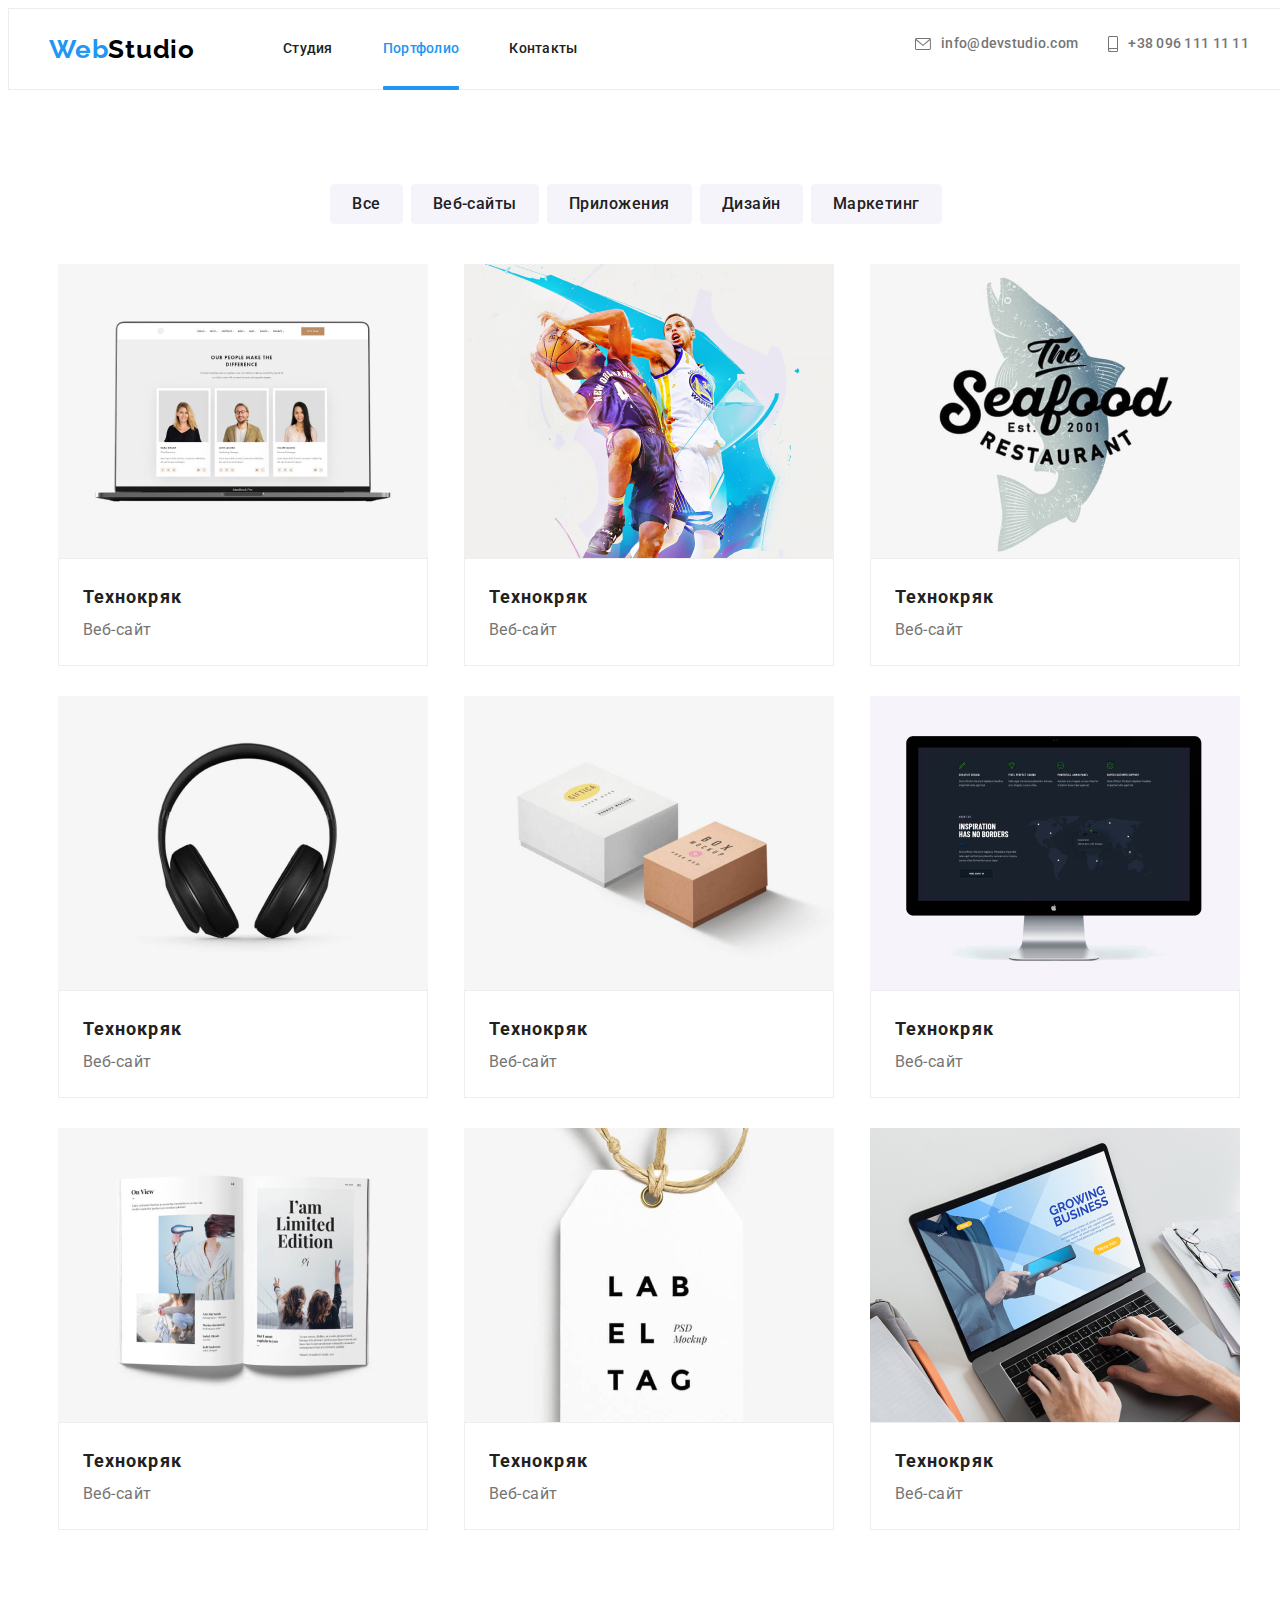
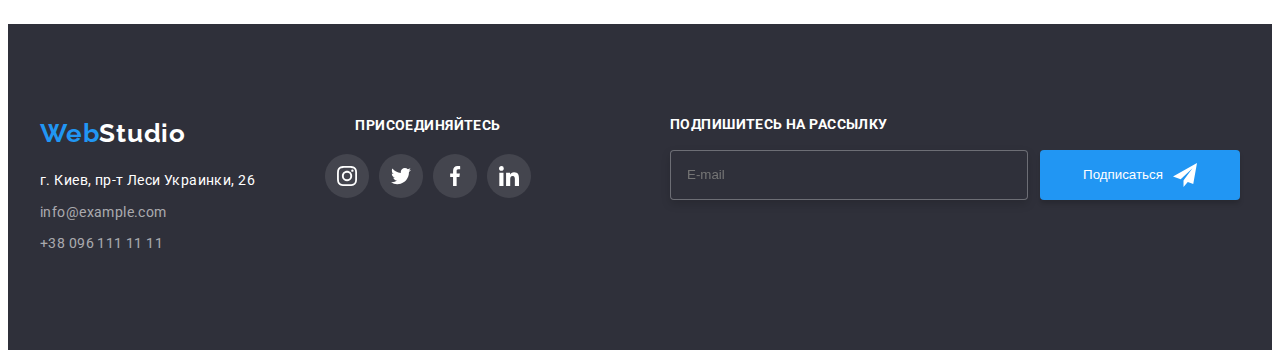
==== commit 19cbb0f1: "+" ====
--- a/portfolio.html
+++ b/portfolio.html
@@ -4,7 +4,7 @@
 <head>
     <meta charset="UTF-8">
     <meta http-equiv="X-UA-Compatible" content="IE=edge">
-    <meta name="viewport" content="width=device-width, initial-scale=1.0">
+    <meta name="viewport" content="width=device-width, initial-scale=1.0" />
     <title>Portfolio</title>
     <link
         href="https://fonts.googleapis.com/css2?family=Raleway:wght@700&family=Roboto:wght@400;500;700;900&display=swap"
@@ -113,7 +113,7 @@
     </header>
     <!-- ========= Work ========= -->
     <main class="main-section">
-        <section class=" work">
+        <section class="section ">
             <div class="container">
                 <h1 class="visually-hidden">Список возможностей</h1>
                 <ul class="portfolio-list">
@@ -131,7 +131,17 @@
                     <a class="main-list__link" href="">
                         <li class="main-list__item ">
                             <div class="portfolio-wrapper">
-                                <img src="./portfolio-img/web-1.jpg" alt="веб-страничка" class="list-photo" >
+                            <picture class="portfplio-picture">
+                                <source srcset="./portfolio-img/web-1.jpg 1x, ./portfolio-img/web-1@2x.jpg 2x" media="(min-width: 1200px)"
+                                    type="image/jpeg" />
+                                <source srcset="./img/Laptop/web-1.jpg 1x, ./img/Laptop/web-1@2x.jpg 2x" media="(min-width: 768px)"
+                                    type="image/jpeg" />
+                                <source srcset="./img/mobile/web-1.jpg 1x, ./img/mobile/web-1@2x.jpg 2x" media="(max-width: 767px)"
+                                    type="image/jpeg" />
+                            
+                            
+                                <img class="list-photo" src="./portfolio-img/web-1.jpg" alt="дизайнер">
+                            </picture>
     
     
                                 <p class="portfolio-wrapper__text portfolio-wrapper__bg">
@@ -149,185 +159,268 @@
                         </li>
     
                     </a>
-                    <a class="main-list__link" href="">
-                        <li class="main-list__item ">
-                            <div class="portfolio-wrapper">
-                                <img src="./portfolio-img/design-1.jpg" alt="веб-страничка" class="list-photo" width="370">
-    
-    
-                                <p class="portfolio-wrapper__text portfolio-wrapper__bg">
-                                    Ресурс предлагает комплексные предложения с разным уровнем функционала и сервисов. Все
-                                    это позволит
-                                    посетителю
-                                    получить
-                                    исчерпывающие сведения о компании или частном лице.
-                                </p>
-    
-                            </div>
-                            <div class="overtitle">
-                                <h2 class="main-list__title">Технокряк</h2>
-                                <p class="main-list__subtitle">Веб-сайт</p>
-                            </div>
-                        </li>
-    
-                    </a>
-                    <a class="main-list__link" href="">
-                        <li class="main-list__item ">
-                            <div class="portfolio-wrapper">
-                                <img src="./portfolio-img/app-1.jpg" alt="веб-страничка" class="list-photo" width="370">
-    
-    
-                                <p class="portfolio-wrapper__text portfolio-wrapper__bg">
-                                    Ресурс предлагает комплексные предложения с разным уровнем функционала и сервисов. Все
-                                    это позволит
-                                    посетителю
-                                    получить
-                                    исчерпывающие сведения о компании или частном лице.
-                                </p>
-    
-                            </div>
-                            <div class="overtitle">
-                                <h2 class="main-list__title">Технокряк</h2>
-                                <p class="main-list__subtitle">Веб-сайт</p>
-                            </div>
-                        </li>
-    
-                    </a>
-                    <a class="main-list__link" href="">
-                        <li class="main-list__item ">
-                            <div class="portfolio-wrapper">
-                                <img src="./portfolio-img/marketing-1.jpg" alt="веб-страничка" class="list-photo"
-                                    width="370">
-    
-    
-                                <p class="portfolio-wrapper__text portfolio-wrapper__bg">
-                                    Ресурс предлагает комплексные предложения с разным уровнем функционала и сервисов. Все
-                                    это позволит
-                                    посетителю
-                                    получить
-                                    исчерпывающие сведения о компании или частном лице.
-                                </p>
-    
-                            </div>
-                            <div class="overtitle">
-                                <h2 class="main-list__title">Технокряк</h2>
-                                <p class="main-list__subtitle">Веб-сайт</p>
-                            </div>
-                        </li>
-    
-                    </a>
-                    <a class="main-list__link" href="">
-                        <li class="main-list__item ">
-                            <div class="portfolio-wrapper">
-                                <img src="./portfolio-img/app-2.jpg" alt="веб-страничка" class="list-photo" width="370">
-    
-    
-                                <p class="portfolio-wrapper__text portfolio-wrapper__bg">
-                                    Ресурс предлагает комплексные предложения с разным уровнем функционала и сервисов. Все
-                                    это позволит
-                                    посетителю
-                                    получить
-                                    исчерпывающие сведения о компании или частном лице.
-                                </p>
-    
-                            </div>
-                            <div class="overtitle">
-                                <h2 class="main-list__title">Технокряк</h2>
-                                <p class="main-list__subtitle">Веб-сайт</p>
-                            </div>
-                        </li>
-    
-                    </a>
-                    <a class="main-list__link" href="">
-                        <li class="main-list__item ">
-                            <div class="portfolio-wrapper">
-                                <img src="./portfolio-img/web-2.jpg" alt="веб-страничка" class="list-photo" width="370">
-    
-    
-                                <p class="portfolio-wrapper__text portfolio-wrapper__bg">
-                                    Ресурс предлагает комплексные предложения с разным уровнем функционала и сервисов. Все
-                                    это позволит
-                                    посетителю
-                                    получить
-                                    исчерпывающие сведения о компании или частном лице.
-                                </p>
-    
-                            </div>
-                            <div class="overtitle">
-                                <h2 class="main-list__title">Технокряк</h2>
-                                <p class="main-list__subtitle">Веб-сайт</p>
-                            </div>
-                        </li>
-    
-                    </a>
-    
-                    <a class="main-list__link" href="">
-                        <li class="main-list__item ">
-                            <div class="portfolio-wrapper">
-                                <img src="./portfolio-img/design-2.jpg" alt="веб-страничка" class="list-photo" width="370">
-    
-    
-                                <p class="portfolio-wrapper__text portfolio-wrapper__bg">
-                                    Ресурс предлагает комплексные предложения с разным уровнем функционала и сервисов. Все
-                                    это позволит
-                                    посетителю
-                                    получить
-                                    исчерпывающие сведения о компании или частном лице.
-                                </p>
-    
-                            </div>
-                            <div class="overtitle">
-                                <h2 class="main-list__title">Технокряк</h2>
-                                <p class="main-list__subtitle">Веб-сайт</p>
-                            </div>
-                        </li>
-    
-                    </a>
-                    <a class="main-list__link" href="">
-                        <li class="main-list__item ">
-                            <div class="portfolio-wrapper">
-                                <img src="./portfolio-img/marketing-2.jpg" alt="веб-страничка" class="list-photo"
-                                    width="370">
-    
-    
-                                <p class="portfolio-wrapper__text portfolio-wrapper__bg">
-                                    Ресурс предлагает комплексные предложения с разным уровнем функционала и сервисов. Все
-                                    это позволит
-                                    посетителю
-                                    получить
-                                    исчерпывающие сведения о компании или частном лице.
-                                </p>
-    
-                            </div>
-                            <div class="overtitle">
-                                <h2 class="main-list__title">Технокряк</h2>
-                                <p class="main-list__subtitle">Веб-сайт</p>
-                            </div>
-                        </li>
-    
-                    </a>
-                    <a class="main-list__link" href="">
-                        <li class="main-list__item ">
-                            <div class="portfolio-wrapper">
-                                <img src="./portfolio-img/app-3.jpg" alt="веб-страничка" class="list-photo" width="370">
-    
-    
-                                <p class="portfolio-wrapper__text portfolio-wrapper__bg">
-                                    Ресурс предлагает комплексные предложения с разным уровнем функционала и сервисов. Все
-                                    это позволит
-                                    посетителю
-                                    получить
-                                    исчерпывающие сведения о компании или частном лице.
-                                </p>
-    
-                            </div>
-                            <div class="overtitle">
-                                <h2 class="main-list__title">Технокряк</h2>
-                                <p class="main-list__subtitle">Веб-сайт</p>
-                            </div>
-                        </li>
-    
-                    </a>
+
+                    <a class="main-list__link" href="">
+                       <li class="main-list__item "> 
+                            
+                            <div class="portfolio-wrapper">
+                                <picture class="portfplio-picture">
+                                    <source srcset="./portfolio-img/design-1.jpg 1x, ./portfolio-img/design-1@2x.jpg 2x" media="(min-width: 1200px)"
+                                        type="image/jpeg" />
+                                    <source srcset="./img/Laptop/design-1.jpg 1x, ./img/Laptop/design-1@2x.jpg 2x" media="(min-width: 768px)"
+                                        type="image/jpeg" />
+                                    <source srcset="./img/mobile/design-1.jpg 1x, ./img/mobile/design-2@2x.jpg 2x" media="(max-width: 767px)"
+                                        type="image/jpeg" />
+                                
+                                
+                                    <img class="list-photo" src="./portfolio-img/design-1.jpg" alt="веб-страничка">
+                                </picture>
+                               
+    
+    
+                                <p class="portfolio-wrapper__text portfolio-wrapper__bg">
+                                    Ресурс предлагает комплексные предложения с разным уровнем функционала и сервисов. Все
+                                    это позволит
+                                    посетителю
+                                    получить
+                                    исчерпывающие сведения о компании или частном лице.
+                                </p>
+    
+                            </div>
+                            <div class="overtitle">
+                                <h2 class="main-list__title">Технокряк</h2>
+                                <p class="main-list__subtitle">Веб-сайт</p>
+                            </div>
+                        </li>
+    
+                    </a>
+                    <a class="main-list__link" href="">
+                        <li class="main-list__item ">
+                            <div class="portfolio-wrapper">
+                                <picture class="portfplio-picture">
+                                    <source srcset="./portfolio-img/app-1.jpg 1x, ./portfolio-img/app-1@2x.jpg 2x" media="(min-width: 1200px)"
+                                        type="image/jpeg" />
+                                    <source srcset="./img/Laptop/app-1.jpg 1x, ./img/Laptop/design-1@2x.jpg 2x" media="(min-width: 768px)"
+                                        type="image/jpeg" />
+                                    <source srcset="./img/mobile/app-1.jpg 1x, ./img/mobile/app-1@2x.jpg 2x" media="(max-width: 767px)"
+                                        type="image/jpeg" />
+                                
+                                
+                                    <img class="list-photo" src="./portfolio-img/app-1.jpg" alt="веб-страничка">
+                                </picture>
+                            
+    
+    
+                                <p class="portfolio-wrapper__text portfolio-wrapper__bg">
+                                    Ресурс предлагает комплексные предложения с разным уровнем функционала и сервисов. Все
+                                    это позволит
+                                    посетителю
+                                    получить
+                                    исчерпывающие сведения о компании или частном лице.
+                                </p>
+    
+                            </div>
+                            <div class="overtitle">
+                                <h2 class="main-list__title">Технокряк</h2>
+                                <p class="main-list__subtitle">Веб-сайт</p>
+                            </div>
+                        </li>
+    
+                    </a>
+                    <a class="main-list__link" href="">
+                        <li class="main-list__item ">
+                            <div class="portfolio-wrapper">
+                                <picture class="portfplio-picture">
+                                    <source srcset="./portfolio-img/marketing-1.jpg 1x, ./portfolio-img/marketing-1@2x.jpg 2x" media="(min-width: 1200px)"
+                                        type="image/jpeg" />
+                                    <source srcset="./img/Laptop/marketing-1.jpg 1x, ./img/Laptop/marketing-1@2x.jpg 2x" media="(min-width: 768px)"
+                                        type="image/jpeg" />
+                                    <source srcset="./img/mobile/marketing-1.jpg 1x, ./img/mobile/marketing-1@2x.jpg 2x" media="(max-width: 767px)"
+                                        type="image/jpeg" />
+                                
+                                
+                                    <img class="list-photo" src="./portfolio-img/marketing-1.jpg" alt="веб-страничка">
+                                </picture>
+                                
+    
+    
+                                <p class="portfolio-wrapper__text portfolio-wrapper__bg">
+                                    Ресурс предлагает комплексные предложения с разным уровнем функционала и сервисов. Все
+                                    это позволит
+                                    посетителю
+                                    получить
+                                    исчерпывающие сведения о компании или частном лице.
+                                </p>
+    
+                            </div>
+                            <div class="overtitle">
+                                <h2 class="main-list__title">Технокряк</h2>
+                                <p class="main-list__subtitle">Веб-сайт</p>
+                            </div>
+                        </li>
+    
+                    </a>
+                    <a class="main-list__link" href="">
+                        <li class="main-list__item ">
+                            <div class="portfolio-wrapper">
+                                <picture class="portfplio-picture">
+                                    <source srcset="./portfolio-img/app-2.jpg 1x, ./portfolio-img/app-2@2x.jpg 2x" media="(min-width: 1200px)"
+                                        type="image/jpeg" />
+                                    <source srcset="./img/Laptop/app-2.jpg 1x, ./img/Laptop/app-2@2x.jpg 2x" media="(min-width: 768px)"
+                                        type="image/jpeg" />
+                                    <source srcset="./img/mobile/app-2.jpg 1x, ./img/mobile/app-2@2x.jpg 2x" media="(max-width: 767px)"
+                                        type="image/jpeg" />
+                                
+                                
+                                    <img class="list-photo" src="./portfolio-img/app-2.jpg" alt="веб-страничка">
+                                </picture>
+    
+    
+                                <p class="portfolio-wrapper__text portfolio-wrapper__bg">
+                                    Ресурс предлагает комплексные предложения с разным уровнем функционала и сервисов. Все
+                                    это позволит
+                                    посетителю
+                                    получить
+                                    исчерпывающие сведения о компании или частном лице.
+                                </p>
+    
+                            </div>
+                            <div class="overtitle">
+                                <h2 class="main-list__title">Технокряк</h2>
+                                <p class="main-list__subtitle">Веб-сайт</p>
+                            </div>
+                        </li>
+    
+                    </a>
+                    <a class="main-list__link" href="">
+                        <li class="main-list__item ">
+                            <div class="portfolio-wrapper">
+                                <picture class="portfplio-picture">
+                                    <source srcset="./portfolio-img/web-2.jpg 1x, ./portfolio-img/web-2@2x.jpg 2x" media="(min-width: 1200px)"
+                                        type="image/jpeg" />
+                                    <source srcset="./img/Laptop/web-2.jpg 1x, ./img/Laptop/web-2@2x.jpg 2x" media="(min-width: 768px)"
+                                        type="image/jpeg" />
+                                    <source srcset="./img/mobile/web-2.jpg 1x, ./img/mobile/web-2@2x.jpg 2x" media="(max-width: 767px)"
+                                        type="image/jpeg" />
+                                
+                                
+                                    <img class="list-photo" src="./portfolio-img/wev-2.jpg" alt="веб-страничка">
+                                </picture>
+    
+    
+                                <p class="portfolio-wrapper__text portfolio-wrapper__bg">
+                                    Ресурс предлагает комплексные предложения с разным уровнем функционала и сервисов. Все
+                                    это позволит
+                                    посетителю
+                                    получить
+                                    исчерпывающие сведения о компании или частном лице.
+                                </p>
+    
+                            </div>
+                            <div class="overtitle">
+                                <h2 class="main-list__title">Технокряк</h2>
+                                <p class="main-list__subtitle">Веб-сайт</p>
+                            </div>
+                        </li>
+    
+                    </a>
+    
+                    <a class="main-list__link" href="">
+                        <li class="main-list__item ">
+                            <div class="portfolio-wrapper">
+                                <picture class="portfplio-picture">
+                                    <source srcset="./portfolio-img/design-2.jpg 1x, ./portfolio-img/design-2@2x.jpg 2x" media="(min-width: 1200px)"
+                                        type="image/jpeg" />
+                                    <source srcset="./img/Laptop/design-2.jpg 1x, ./img/Laptop/design-2@2x.jpg 2x" media="(min-width: 768px)"
+                                        type="image/jpeg" />
+                                    <source srcset="./img/mobile/design-2.jpg 1x, ./img/mobile/design-2@2x.jpg 2x" media="(max-width: 767px)"
+                                        type="image/jpeg" />
+                                
+                                
+                                    <img class="list-photo" src="./portfolio-img/design-2.jpg" alt="веб-страничка">
+                                </picture>
+    
+    
+                                <p class="portfolio-wrapper__text portfolio-wrapper__bg">
+                                    Ресурс предлагает комплексные предложения с разным уровнем функционала и сервисов. Все
+                                    это позволит
+                                    посетителю
+                                    получить
+                                    исчерпывающие сведения о компании или частном лице.
+                                </p>
+    
+                            </div>
+                            <div class="overtitle">
+                                <h2 class="main-list__title">Технокряк</h2>
+                                <p class="main-list__subtitle">Веб-сайт</p>
+                            </div>
+                        </li>
+    
+                    </a>
+                    <a class="main-list__link" href="">
+                        <li class="main-list__item ">
+                            <div class="portfolio-wrapper">
+                                <picture class="portfplio-picture">
+                                    <source srcset="./portfolio-img/marketing-2.jpg 1x, ./portfolio-img/marketing-2@2x.jpg 2x" media="(min-width: 1200px)"
+                                        type="image/jpeg" />
+                                    <source srcset="./img/Laptop/marketing-2.jpg 1x, ./img/Laptop/marketing-2@2x.jpg 2x" media="(min-width: 768px)"
+                                        type="image/jpeg" />
+                                    <source srcset="./img/mobile/marketing-2.jpg 1x, ./img/mobile/marketing-2@2x.jpg 2x" media="(max-width: 767px)"
+                                        type="image/jpeg" />
+                                
+                                
+                                    <img class="list-photo" src="./portfolio-img/marketing-2.jpg" alt="веб-страничка">
+                                </picture>
+    
+    
+                                <p class="portfolio-wrapper__text portfolio-wrapper__bg">
+                                    Ресурс предлагает комплексные предложения с разным уровнем функционала и сервисов. Все
+                                    это позволит
+                                    посетителю
+                                    получить
+                                    исчерпывающие сведения о компании или частном лице.
+                                </p>
+    
+                            </div>
+                            <div class="overtitle">
+                                <h2 class="main-list__title">Технокряк</h2>
+                                <p class="main-list__subtitle">Веб-сайт</p>
+                            </div>
+                        </li>
+    
+                    </a>
+                    <a class="main-list__link" href="">
+                        <li class="main-list__item ">
+                            <div class="portfolio-wrapper">
+                                <picture class="portfplio-picture">
+                                    <source srcset="./portfolio-img/app-3.jpg 1x, ./portfolio-img/app-3@2x.jpg 2x" media="(min-width: 1200px)"
+                                        type="image/jpeg" />
+                                    <source srcset="./img/Laptop/app-3.jpg 1x, ./img/Laptop/app-3@2x.jpg 2x" media="(min-width: 768px)"
+                                        type="image/jpeg" />
+                                    <source srcset="./img/mobile/app-3.jpg 1x, ./img/mobile/app-3@2x.jpg 2x" media="(max-width: 767px)"
+                                        type="image/jpeg" />
+                                
+                                
+                                    <img class="list-photo" src="./portfolio-img/app-3.jpg" alt="веб-страничка">
+                                </picture>
+    
+    
+                                <p class="portfolio-wrapper__text portfolio-wrapper__bg">
+                                    Ресурс предлагает комплексные предложения с разным уровнем функционала и сервисов. Все
+                                    это позволит
+                                    посетителю
+                                    получить
+                                    исчерпывающие сведения о компании или частном лице.
+                                </p>
+    
+                            </div>
+                            <div class="overtitle">
+                                <h2 class="main-list__title">Технокряк</h2>
+                                <p class="main-list__subtitle">Веб-сайт</p>
+                            </div>
+                        </li>
+    
+                    </a> 
                 </ul>
             </div>
         </section>
@@ -336,7 +429,7 @@
 
 
     </main>
-    <!-- <footer class="footer">
+    <footer class="footer">
         <section class="section-footer section">
             <div class="container footer-container">
                 <div class=" footer-section">
@@ -413,7 +506,7 @@
             </div>
     
         </section>
-    </footer> -->
+    </footer>
 
 
     <script>
--- a/css/main.min.css
+++ b/css/main.min.css
@@ -1,2 +1,2 @@
-:root{--primary-font-family: "Roboto", sans-serif;--secondary-font-family: "Raleway", sans-serif;--primary-text-color-dark: #212121;--primary-text-color-light: #757575;--secondary-text-color-light: #ffffff;--third-text-color-light: #f5f4fa;--accent-color: #2196f3}body{font-family:"Roboto", sans-serif}h1,h2,h3,h4,h5,h6,p{margin-top:0;margin-bottom:0}ul,ol{padding-left:0;margin-top:0;margin-bottom:0}img{display:block}ul{list-style:none}a{text-decoration:none}.section{padding-top:60px;padding-bottom:60px}.container{padding-left:15px;padding-right:15px}@media screen and (min-width: 480px){.container{width:448px;margin-left:auto;margin-right:auto}}@media screen and (min-width: 768px){.container{width:767px}}@media screen and (min-width: 1200px){.container{width:1200px}.section{padding-top:94px;padding-bottom:94px}}.visually-hidden{position:absolute;width:1px;height:1px;margin:-1px;border:0;padding:0;white-space:nowrap;clip-path:inset(100%);clip:rect(0 0 0 0);overflow:hidden}.navigation{display:none}.header-container__list{display:none}.header{position:relative;width:100vw;padding-top:16px;padding-bottom:16px;border:1px solid #ECECEC}@media screen and (min-width: 768px){.header{padding-bottom:0;padding-top:0}}.logo{font-family:var(--secondary-font-family);font-weight:700;font-size:26px;line-height:1.19;letter-spacing:0.03em;color:#000000}.logo-site{font-family:var(--secondary-font-family);font-weight:700;font-size:26px;line-height:1.19;letter-spacing:0.03em;color:var(--accent-color)}@media screen and (min-width: 1200px){.header{padding:0}.header__container{display:flex;align-items:center;padding-left:15px;padding-right:15px;margin-left:auto;margin-right:auto}}.header__container{display:flex;align-items:center;padding-left:15px;padding-right:15px;margin-left:auto;margin-right:auto}.mobile-menu__close-btn{position:fixed;background-color:transparent;border:none;top:15px;right:15px;padding:0;line-height:0;transition:fill 250ms cubic-bezier(0.4, 0, 0.2, 1)}.mobile-menu-btn{position:relative;background-color:transparent;border:none;padding:0;margin-left:auto;line-height:0;transition:fill 250ms cubic-bezier(0.4, 0, 0.2, 1)}.mobile-menu-btn:hover .mobile-menu-btn__icon{fill:#2196F3}.mobile-menu__close-btn:hover .mobile-menu__close-icon{fill:#2196F3}.mobile-menu{position:fixed;display:flex;top:0;width:100vw;height:100vh;background-color:#fff}.mobile-menu.is-open{opacity:1;visibility:visible;pointer-events:auto;transition:opacity 250ms cubic-bezier(0.4, 0, 0.2, 1)}.mobile-menu{opacity:0;visibility:hidden;pointer-events:none}.mobile-menu__item-link{font-weight:500;font-size:40px;line-height:0.85;letter-spacing:0.02em;color:#212121}.mobile-menu__item-link:hover{color:#2196F3}.mobile-menu__item:not(:last-child){margin-bottom:32px}.mobile-menu__list{margin-top:48px}.contact-menu__link{font-weight:500;font-size:24px;line-height:0.86;letter-spacing:0.02em;color:#757575}.contact-menu__link:hover{font-size:34px;color:#2196F3}.contact-menu__item:not(:last-child){margin-bottom:32px}.socials-list{display:flex;align-items:center;flex-wrap:wrap;margin-bottom:48px;margin-top:64px}.socials-list__link{font-weight:500;font-size:18px;line-height:0.81;letter-spacing:0.02em;color:#2196F3}.socials-list__item:not(:last-child):after{content:"";display:inline;border-right:1px solid rgba(33,33,33,0.2);margin-left:10px;margin-right:10px;background-color:rgba(33,33,33,0.2)}@media screen and (min-width: 768px){.mobile-menu-btn{display:none}.navigation{display:block}.header-container__list{display:block}.navigation{display:flex;flex-direction:row;margin-left:88px}.nav-list{display:flex;flex-direction:row}.header-container__icon{margin-right:10px}.nav-list__item{position:relative}.nav-list__item:not(:last-child){margin-right:50px}.nav-list__link{display:block;padding:32px 0}.nav-list__link{font-weight:500;font-size:14px;line-height:1.14;letter-spacing:0.02em;color:#212121;transition:color 250ms cubic-bezier(0.4, 0, 0.2, 1)}.nav-list__link:hover,.nav-list__link:focus{color:var(--accent-color)}.nav-list__link_current{color:var(--accent-color);position:relative}.nav-list__link_current::after{content:"";display:block;position:absolute;bottom:-1px;width:100%;height:4px;background:#2196f3;border-radius:1px}.header-container__list{display:flex;flex-direction:column;margin-left:auto}.header-container__link{display:flex;align-items:center;font-weight:500;font-size:14px;line-height:1.14;letter-spacing:0.02em;color:var(--primary-text-color-light);fill:#757575;transition:color 250ms cubic-bezier(0.4, 0, 0.2, 1),fill 250ms cubic-bezier(0.4, 0, 0.2, 1)}.header-container__link:hover,.header-container__link:focus{color:var(--accent-color);fill:var(--accent-color)}.header-container__item:not(:last-child){margin-bottom:10px}}@media screen and (min-width: 1200px){.header-container__list{flex-direction:row}.header-container__item:not(:last-child){margin-right:30px}}.flex-wrapper{position:absolute;bottom:0}.hero{background-color:#2f303a;padding-top:118px;padding-bottom:118px}.hero-container__title{font-weight:900;font-size:26px;line-height:1.62;text-align:center;letter-spacing:0.06em;text-transform:uppercase;color:#FFFFFF;margin-bottom:30px}.hero-container{display:flex;flex-direction:column;justify-content:center;align-items:center;margin-left:auto;margin-right:auto}.hero-container__btn{min-height:40px;padding:6px 18px;font-family:inherit;font-weight:700;font-size:16px;line-height:1.88;letter-spacing:0.06em;background-color:var(--accent-color);box-shadow:0px 4px 4px rgba(0,0,0,0.15);border:none;border-radius:4px;cursor:pointer;color:var(--secondary-text-color-light);transition:background-color 250ms cubic-bezier(0.4, 0, 0.2, 1)}.hero-container__btn:hover,.hero-container__btn:focus{background-color:#188ce8;color:var(--secondary-text-color-light)}.hero-bg{margin-right:auto;margin-left:auto;background-repeat:no-repeat;background-size:cover;max-width:100%;height:auto;background-image:linear-gradient(rgba(47,48,58,0.4), rgba(47,48,58,0.4)),url(../img/mobile/Mobile-hero.jpg)}@media screen and (min-width: 768px){.hero-bg{background-image:linear-gradient(rgba(47,48,58,0.4), rgba(47,48,58,0.4)),url(../img/Laptop/Laptop-hero.jpg)}}@media screen and (min-width: 1200px){.hero{background-color:#2f303a;padding-top:200px;padding-bottom:200px}.hero-bg{background-position:center;max-width:1600px;background-image:linear-gradient(rgba(47,48,58,0.4), rgba(47,48,58,0.4)),url(../img/team.jpg)}.hero-container__title{font-size:44px}}.close{position:absolute;right:8px;top:8px;padding:6px;border:1px solid rgba(0,0,0,0.1);box-sizing:border-box;border-radius:50%;cursor:pointer;transition:fill 250ms cubic-bezier(0.4, 0, 0.2, 1)}.close:hover,.close:focus{fill:var(--accent-color)}.modal{position:absolute;top:50%;left:50%;transform:translate(-50%, -50%);width:528px;height:581px;background-color:var(--secondary-text-color-light);box-shadow:0px 1px 3px rgba(0,0,0,0.12),0px 1px 1px rgba(0,0,0,0.14),0px 2px 1px rgba(0,0,0,0.2);border-radius:4px}.main-list{display:flex;flex-wrap:wrap}.overtitle{background:#ffffff;border:1px solid #eeeeee;box-sizing:border-box;padding:20px 24px}.form-section{padding:40px}.form-section__label{display:block;margin-top:10px;font-weight:400;font-size:12px;line-height:0.86;letter-spacing:0.01em;color:var(--primary-text-color-light)}.form-section__title{display:flex;justify-content:center;align-items:center;font-weight:700;font-size:20px;line-height:0.87;letter-spacing:0.03em;color:var(--primary-text-color-dark)}.form-section-input{width:100%;height:40px;margin-top:4px;outline:none;border:1px solid rgba(33,33,33,0.2);box-sizing:border-box;border-radius:4px;padding-left:42px;transition:border 250ms cubic-bezier(0.4, 0, 0.2, 1);cursor:pointer}.form-section-input:focus{border:1px solid var(--accent-color)}.form-section-input:focus+.form-section__icon{fill:var(--accent-color);cursor:text}.form-section__icon{transition:fill 250ms cubic-bezier(0.4, 0, 0.2, 1)}.form-section__wrapper{display:block;position:relative;cursor:pointer}.form-section__icon{position:absolute;left:12px;top:50%;transform:translateY(-50%)}.form-section__btn{display:flex;justify-content:center;align-items:center;margin-right:auto;margin-left:auto;margin-top:30px;cursor:pointer;width:200px;height:50px;left:700px;top:712px;color:var(--secondary-text-color-light);background-color:var(--accent-color);box-shadow:0px 4px 4px rgba(0,0,0,0.15);border-radius:4px;border:none;transition:background-color 250ms cubic-bezier(0.4, 0, 0.2, 1)}.form-section__btn:hover,.form-section__btn:focus{background-color:#188CE8}.form-section__massage{display:block;width:100%;margin-top:4px;padding:12px 16px;height:120px;resize:none;outline:none;cursor:pointer;border:1px solid rgba(33,33,33,0.2);border-radius:4px;transition:border 250ms cubic-bezier(0.4, 0, 0.2, 1)}.form-section__massage:focus{border:1px solid var(--accent-color)}.form-box__label{display:flex;justify-content:center;align-items:center;font-weight:400;font-size:14px;line-height:1.71;letter-spacing:0.03em;color:var(--primary-text-color-light)}.form-box__label::before{content:'';display:inline-block;width:18px;height:18px;border:2px solid var(--primary-text-color-dark);margin-right:10px;border-radius:2px}.form-box__input:checked+.policy-label::before{background-color:var(--accent-color);background-image:url(../icons/icon-check.svg);border:none;background-size:contain;background-repeat:no-repeat;background-origin:border-box;width:18px;height:18px;transition:background-image 250ms cubic-bezier(0.4, 0, 0.2, 1)}.form-box{margin-top:20px}.btn-section{display:flex}.form-box__link{font-weight:400;font-size:14px;line-height:1.71;letter-spacing:0.03em;text-decoration-line:underline;color:var(--accent-color)}.backdrop{position:fixed;top:0;left:0;width:100%;height:100%;z-index:2;background-color:rgba(0,0,0,0.2)}.backdrop.is-hidden{pointer-events:none;opacity:0;transition:opacity 250ms cubic-bezier(0.4, 0, 0.2, 1)}.backdrop{opacity:1;transition:opacity 250ms cubic-bezier(0.4, 0, 0.2, 1)}.icon-section{display:flex;justify-content:center;align-items:center;height:120px;background-color:#f5f4fa;border-radius:4px;margin-bottom:30px}.caption-subtitle{display:flex;justify-content:center;margin-bottom:10px;font-weight:700;font-size:14px;line-height:1.14;letter-spacing:0.03em;text-transform:uppercase;color:var(--primary-text-color-dark)}.caption-text{font-weight:400;font-size:14px;line-height:1.71;letter-spacing:0.03em;color:var(--primary-text-color-light)}.caption-list-item:not(:last-child){margin-bottom:30px}@media screen and (min-width: 768px){.caption{display:flex;justify-content:center}.caption-list{display:grid;grid-template-columns:1fr 2fr;grid-column-gap:30px;grid-row-gap:30px}.caption-subtitle{display:flex;justify-content:start}.icon-section{width:354px}}@media screen and (min-width: 1200px){.icon-section{width:270px;height:120px}.caption-list{display:flex;flex-direction:row;margin-top:-30px;margin-left:-30px}.caption-list-item{flex-basis:calc((100% - 120px) / 4);margin-top:30px;margin-left:30px}}.obligation-section{display:none}@media screen and (min-width: 1200px){.obligation-section{display:block}.obligation{margin-bottom:50px;font-weight:700;font-size:36px;line-height:1.17;text-align:center;letter-spacing:0.03em;color:var(--primary-text-color-dark)}.obligation-section{padding-top:0}.obligation-list{display:flex}.obligation-list-item{position:relative}.obligation-list-item:not(:first-child){margin-left:30px}.overlay-bg{position:absolute;bottom:0;width:100%;height:70px;background-color:rgba(47,48,58,0.8)}.main-overlay-text{display:flex;justify-content:center;align-items:center;font-weight:700;font-size:14px;line-height:0.88;letter-spacing:0.03em;text-transform:uppercase;color:var(--secondary-text-color-light)}}.team-section{background-color:#f5f4fa}.subtitle{margin-bottom:50px;font-weight:700;font-size:24px;line-height:0.85;text-align:center;letter-spacing:0.03em;color:var(--primary-text-color-dark)}.list-clients{display:flex;justify-content:center;flex-wrap:wrap;display:grid;grid-template-columns:1fr 1fr;grid-column-gap:30px;grid-row-gap:30px}.clients-title{font-weight:700;font-size:28px;line-height:0.85;margin-bottom:30px;text-align:center;letter-spacing:0.03em;color:#212121}@media screen and (min-width: 768px){.list-clients{display:grid;grid-template-columns:1fr 1fr 1fr}}@media screen and (min-width: 1200px){.list-clients{display:grid;grid-template-columns:1fr 1fr 1fr 1fr 1fr 1fr}.clients-title{margin-bottom:50px;font-size:36px;line-height:1.17}}.clients-link{display:flex;justify-content:center;align-items:center;height:92px;border:1px solid #afb1b8;border-radius:4px;transition:border 250ms cubic-bezier(0.4, 0, 0.2, 1),fill 250ms cubic-bezier(0.4, 0, 0.2, 1)}.clients-link:hover,.clients-link:focus{border:1px solid #2196f3;box-sizing:border-box;border-radius:4px}.clients-link:hover .clients-logo,.clients-link:focus .clients-logo{fill:#2196f3}.clients-logo{fill:#afb1b8;transition:fill 250ms cubic-bezier(0.4, 0, 0.2, 1)}.footer{background-color:#2f303a}.footer-logo{margin-bottom:20px;font-family:var(--secondary-font-family);font-weight:700;font-size:24px;line-height:0.86;letter-spacing:0.03em;color:var(--secondary-text-color-light)}.logo-site-footer{display:inline-block;font-family:var(--secondary-font-family);font-weight:700;font-size:24px;line-height:0.86;letter-spacing:0.03em;color:var(--accent-color)}.footer-list-item:not(:last-child){margin-bottom:8px}.footer-list-address{font-style:normal;font-weight:400;font-size:14px;line-height:1.71;letter-spacing:0.03em;color:var(--secondary-text-color-light);transition:color 250ms cubic-bezier(0.4, 0, 0.2, 1)}.footer-list-address:hover,.footer-list-address:focus{color:var(--accent-color)}.footer-list-link{font-style:normal;font-weight:400;font-size:14px;line-height:1.71;letter-spacing:0.03em;color:rgba(255,255,255,0.6);transition:color 250ms cubic-bezier(0.4, 0, 0.2, 1)}.footer-list-link:hover,.footer-list-link:focus{color:var(--accent-color)}.second-container{display:flex;flex-direction:column;text-align:center;align-items:center;margin-top:60px}.second-title{font-weight:700;font-size:14px;line-height:1.14;letter-spacing:0.03em;text-transform:uppercase;color:#ffffff}.second-list{display:flex;margin-top:20px}.second-list-item:not(:first-child){margin-left:10px}.list-item-link{fill:var(--secondary-text-color-light);display:flex;justify-content:center;align-items:center;width:44px;height:44px;border-radius:50%;background:rgba(255,255,255,0.1);transition:background-color 250ms cubic-bezier(0.4, 0, 0.2, 1)}.list-item-link:hover,.list-item-link:focus{background:var(--accent-color)}.footer-form-text{text-align:center;margin-top:20px;font-weight:700;font-size:14px;line-height:0.88;letter-spacing:0.03em;text-transform:uppercase;cursor:default;color:var(--secondary-text-color-light)}.footer-input{display:block;padding:15px 16px;height:50px;cursor:pointer;outline:none;background-color:#2f303A;border:1px solid rgba(255,255,255,0.3);box-sizing:border-box;filter:drop-shadow(0px 4px 4px rgba(0,0,0,0.15));border-radius:4px;color:var(--secondary-text-color-light)}.check-link{font-weight:400;font-size:14px;line-height:1.71;letter-spacing:0.03em;text-decoration-line:underline;color:var(--accent-color)}.footer-form-text{font-weight:700;font-size:14px;line-height:0.88;letter-spacing:0.03em;text-transform:uppercase;cursor:default;color:var(--secondary-text-color-light)}.footer-input{padding:15px 16px;margin-top:20px;width:90vw;cursor:pointer;outline:none;background-color:#2f303A;border:1px solid rgba(255,255,255,0.3);box-sizing:border-box;filter:drop-shadow(0px 4px 4px rgba(0,0,0,0.15));border-radius:4px;color:var(--secondary-text-color-light)}.footer-btn{display:flex;justify-content:center;align-items:center;margin-right:auto;margin-left:auto;margin-top:20px;width:200px;height:50px;cursor:pointer;color:var(--secondary-text-color-light);background:var(--accent-color);border:none;box-shadow:0px 4px 4px rgba(0,0,0,0.15);border-radius:4px}.footer-btn::after{content:'';display:block;margin-left:10px;width:24px;height:24px;background-image:url(../icons/icon-send.svg);background-repeat:no-repeat;background-size:contain}@media screen and (min-width: 768px){.footer-input{margin-left:auto;margin-right:auto;width:450px}.footer-section{display:inline-flex;flex-direction:column;justify-content:center;text-align:center;margin-left:76px}.second-container{display:inline-flex;margin-left:165px;margin-top:0}}@media screen and (max-width: 768px){.footer-section{display:flex;flex-direction:column;justify-content:center;text-align:center}}@media screen and (min-width: 1200px){.footer-container{display:flex;flex-direction:row}.footer-wrapper{display:inline-flex;flex-direction:row}.btn-section{display:inline-flex}.footer-section{display:inline-flex;justify-content:start;text-align:left;margin-left:0}.footer-input{width:358px}.footer-btn{margin-left:12px}.footer-form-text{display:flex;margin-top:0}.footer-form-container{display:inline-flex;margin-left:auto}.footer-wrapper{display:flex-box;flex-direction:row}.second-container{margin-left:70px}.footer-logo{font-size:26px;line-height:1.19}.logo-site-footer{font-size:26px;line-height:1.19}.footer-form{margin-left:93px}}.main-section{background-color:var(--secondary-text-color-light)}.portfolio-list{display:flex;flex-wrap:wrap;margin-right:-8px;margin-bottom:-12px;margin-bottom:40px}.portfolio-list__item{margin-right:8px;margin-bottom:12px}.portfolio-list__btn{min-height:40px;padding:6px 22px;border:0;border-radius:4px;font-family:inherit;font-weight:500;font-size:16px;line-height:1.63;text-align:center;letter-spacing:0.03em;color:var(--primary-text-color-dark);background-color:var(--third-text-color-light);cursor:pointer;transition:background-color 250ms cubic-bezier(0.4, 0, 0.2, 1),color 250ms cubic-bezier(0.4, 0, 0.2, 1),box-shadow 200ms cubic-bezier(0.4, 0, 0.2, 1)}.portfolio-list__btn:hover,.portfolio-list__btn:focus{color:var(--secondary-text-color-light);background-color:var(--accent-color);box-shadow:0px 3px 1px rgba(0,0,0,0.1),0px 1px 2px rgba(0,0,0,0.08),0px 2px 2px rgba(0,0,0,0.12)}.main-list__title{font-weight:700;font-size:18px;line-height:2;letter-spacing:0.06em;color:var(--primary-text-color-dark)}.main-list__subtitle{font-weight:400;font-size:16px;line-height:1.87;letter-spacing:0.03em;color:var(--primary-text-color-light)}.list-photo{size:cover}.main-list__link{margin-left:auto;margin-right:auto;margin-bottom:30px;transition:box-shadow 200ms cubic-bezier(0.4, 0, 0.2, 1)}.main-list__link:hover .portfolio-wrapper__bg,.main-list__link:focus .portfolio-wrapper__bg{transform:translateY(0)}.portfolio-wrapper{position:relative;overflow:hidden}.portfolio-wrapper__bg{position:absolute;top:0;width:100%;height:100%;overflow:hidden;transform:translateY(110%);background-color:rgba(33,150,243,0.9)}.portfolio-wrapper__text{display:block;position:absolute;font-weight:400;font-size:18px;line-height:1.56;padding:63px 24px;letter-spacing:0.03em;color:var(--secondary-text-color-light)}.work{padding-top:60px}@media screen and (min-width: 768px){.portfolio-list{display:flex;justify-content:center;margin-left:auto;margin-right:auto;margin-bottom:40px}.portfolio-list__item{margin-right:8px;margin-bottom:0}}@media screen and (min-width: 1200px){.work{padding-top:94px}}
+:root{--primary-font-family: "Roboto", sans-serif;--secondary-font-family: "Raleway", sans-serif;--primary-text-color-dark: #212121;--primary-text-color-light: #757575;--secondary-text-color-light: #ffffff;--third-text-color-light: #f5f4fa;--accent-color: #2196f3}body{font-family:"Roboto", sans-serif}h1,h2,h3,h4,h5,h6,p{margin-top:0;margin-bottom:0}ul,ol{padding-left:0;margin-top:0;margin-bottom:0}img{display:block;max-width:100%;height:auto}ul{list-style:none}a{text-decoration:none}.section{padding-top:60px;padding-bottom:60px}.container{padding-left:15px;padding-right:15px}@media screen and (min-width: 480px){.container{width:478px;margin-left:auto;margin-right:auto}}@media screen and (min-width: 768px){.container{width:767px}}@media screen and (min-width: 1200px){.container{width:1200px}.section{padding-top:94px;padding-bottom:94px}}.visually-hidden{position:absolute;width:1px;height:1px;margin:-1px;border:0;padding:0;white-space:nowrap;clip-path:inset(100%);clip:rect(0 0 0 0);overflow:hidden}.navigation{display:none}.header-container__list{display:none}.header{position:relative;width:100vw;padding-top:16px;padding-bottom:16px;border:1px solid #ECECEC}@media screen and (min-width: 768px){.header{padding-bottom:0;padding-top:0}}.logo{font-family:var(--secondary-font-family);font-weight:700;font-size:26px;line-height:1.19;letter-spacing:0.03em;color:#000000}.logo-site{font-family:var(--secondary-font-family);font-weight:700;font-size:26px;line-height:1.19;letter-spacing:0.03em;color:var(--accent-color)}@media screen and (min-width: 1200px){.header{padding:0}.header__container{display:flex;align-items:center;padding-left:15px;padding-right:15px;margin-left:auto;margin-right:auto}}.header__container{display:flex;align-items:center;padding-left:15px;padding-right:15px;margin-left:auto;margin-right:auto}.mobile-menu__close-btn{position:fixed;background-color:transparent;border:none;top:15px;right:15px;padding:0;line-height:0;transition:fill 250ms cubic-bezier(0.4, 0, 0.2, 1)}.mobile-menu-btn{position:relative;background-color:transparent;border:none;padding:0;margin-left:auto;line-height:0;transition:fill 250ms cubic-bezier(0.4, 0, 0.2, 1)}.mobile-menu-btn:hover .mobile-menu-btn__icon{fill:#2196F3}.mobile-menu__close-btn:hover .mobile-menu__close-icon{fill:#2196F3}.mobile-menu{position:fixed;display:flex;top:0;width:100vw;height:100vh;background-color:#fff}.mobile-menu.is-open{opacity:1;visibility:visible;pointer-events:auto;z-index:1000;transition:opacity 250ms cubic-bezier(0.4, 0, 0.2, 1)}.mobile-menu{opacity:0;visibility:hidden;pointer-events:none}.mobile-menu__item-link{font-weight:500;font-size:40px;line-height:0.85;letter-spacing:0.02em;color:#212121}.mobile-menu__item-link:hover{color:#2196F3}.mobile-menu__item:not(:last-child){margin-bottom:32px}.mobile-menu__list{margin-top:48px}.contact-menu__link{font-weight:500;font-size:24px;line-height:0.86;letter-spacing:0.02em;color:#757575}.contact-menu__link:hover{font-size:34px;color:#2196F3}.contact-menu__item:not(:last-child){margin-bottom:32px}.socials-list{display:flex;align-items:center;flex-wrap:wrap;margin-bottom:48px;margin-top:64px}.socials-list__link{font-weight:500;font-size:18px;line-height:0.81;letter-spacing:0.02em;color:#2196F3}.socials-list__item:not(:last-child):after{content:"";display:inline;border-right:1px solid rgba(33,33,33,0.2);margin-left:10px;margin-right:10px;background-color:rgba(33,33,33,0.2)}@media screen and (min-width: 768px){.mobile-menu-btn{display:none}.navigation{display:block}.header-container__list{display:block}.navigation{display:flex;flex-direction:row;margin-left:88px}.nav-list{display:flex;flex-direction:row}.header-container__icon{margin-right:10px}.nav-list__item{position:relative}.nav-list__item:not(:last-child){margin-right:50px}.nav-list__link{display:block;padding:32px 0}.nav-list__link{font-weight:500;font-size:14px;line-height:1.14;letter-spacing:0.02em;color:#212121;transition:color 250ms cubic-bezier(0.4, 0, 0.2, 1)}.nav-list__link:hover,.nav-list__link:focus{color:var(--accent-color)}.nav-list__link_current{color:var(--accent-color);position:relative}.nav-list__link_current::after{content:"";display:block;position:absolute;bottom:-1px;width:100%;height:4px;background:#2196f3;border-radius:1px}.header-container__list{display:flex;flex-direction:column;margin-left:auto}.header-container__link{display:flex;align-items:center;font-weight:500;font-size:14px;line-height:1.14;letter-spacing:0.02em;color:var(--primary-text-color-light);fill:#757575;transition:color 250ms cubic-bezier(0.4, 0, 0.2, 1),fill 250ms cubic-bezier(0.4, 0, 0.2, 1)}.header-container__link:hover,.header-container__link:focus{color:var(--accent-color);fill:var(--accent-color)}.header-container__item:not(:last-child){margin-bottom:10px}}@media screen and (min-width: 1200px){.header-container__list{flex-direction:row}.header-container__item:not(:last-child){margin-right:30px}}.flex-wrapper{position:absolute;bottom:0}.hero{background-color:#2f303a;padding-top:118px;padding-bottom:118px}.hero-container__title{font-weight:900;font-size:26px;line-height:1.62;text-align:center;letter-spacing:0.06em;text-transform:uppercase;color:#FFFFFF;margin-bottom:30px}.hero-container{display:flex;flex-direction:column;justify-content:center;align-items:center;margin-left:auto;margin-right:auto}.hero-container__btn{min-height:40px;padding:6px 18px;font-family:inherit;font-weight:700;font-size:16px;line-height:1.88;letter-spacing:0.06em;background-color:var(--accent-color);box-shadow:0px 4px 4px rgba(0,0,0,0.15);border:none;border-radius:4px;cursor:pointer;color:var(--secondary-text-color-light);transition:background-color 250ms cubic-bezier(0.4, 0, 0.2, 1)}.hero-container__btn:hover,.hero-container__btn:focus{background-color:#188ce8;color:var(--secondary-text-color-light)}.hero-bg{margin-right:auto;margin-left:auto;background-repeat:no-repeat;background-size:cover;max-width:100%;height:auto;background-image:linear-gradient(rgba(47,48,58,0.4), rgba(47,48,58,0.4)),url(../img/mobile/Mobile-hero.jpg)}@media screen and (min-width: 768px){.hero-bg{background-image:linear-gradient(rgba(47,48,58,0.4), rgba(47,48,58,0.4)),url(../img/Laptop/Laptop-hero.jpg)}}@media screen and (min-width: 1200px){.hero{background-color:#2f303a;padding-top:200px;padding-bottom:200px}.hero-bg{background-position:center;max-width:1600px;background-image:linear-gradient(rgba(47,48,58,0.4), rgba(47,48,58,0.4)),url(../img/team.jpg)}.hero-container__title{font-size:44px}}.close{position:absolute;right:8px;top:8px;padding:6px;border:1px solid rgba(0,0,0,0.1);box-sizing:border-box;border-radius:50%;cursor:pointer;transition:fill 250ms cubic-bezier(0.4, 0, 0.2, 1)}.close:hover,.close:focus{fill:var(--accent-color)}.modal{position:absolute;top:50%;left:50%;transform:translate(-50%, -50%);width:528px;height:581px;background-color:var(--secondary-text-color-light);box-shadow:0px 1px 3px rgba(0,0,0,0.12),0px 1px 1px rgba(0,0,0,0.14),0px 2px 1px rgba(0,0,0,0.2);border-radius:4px}.main-list{display:flex;flex-wrap:wrap}.overtitle{background:#ffffff;border:1px solid #eeeeee;box-sizing:border-box;padding:20px 24px}.form-section{padding:40px}.form-section__label{display:block;margin-top:10px;font-weight:400;font-size:12px;line-height:0.86;letter-spacing:0.01em;color:var(--primary-text-color-light)}.form-section__title{display:flex;justify-content:center;align-items:center;font-weight:700;font-size:20px;line-height:0.87;letter-spacing:0.03em;color:var(--primary-text-color-dark)}.form-section-input{width:100%;height:40px;margin-top:4px;outline:none;border:1px solid rgba(33,33,33,0.2);box-sizing:border-box;border-radius:4px;padding-left:42px;transition:border 250ms cubic-bezier(0.4, 0, 0.2, 1);cursor:pointer}.form-section-input:focus{border:1px solid var(--accent-color)}.form-section-input:focus+.form-section__icon{fill:var(--accent-color);cursor:text}.form-section__icon{transition:fill 250ms cubic-bezier(0.4, 0, 0.2, 1)}.form-section__wrapper{display:block;position:relative;cursor:pointer}.form-section__icon{position:absolute;left:12px;top:50%;transform:translateY(-50%)}.form-section__btn{display:flex;justify-content:center;align-items:center;margin-right:auto;margin-left:auto;margin-top:30px;cursor:pointer;width:200px;height:50px;left:700px;top:712px;color:var(--secondary-text-color-light);background-color:var(--accent-color);box-shadow:0px 4px 4px rgba(0,0,0,0.15);border-radius:4px;border:none;transition:background-color 250ms cubic-bezier(0.4, 0, 0.2, 1)}.form-section__btn:hover,.form-section__btn:focus{background-color:#188CE8}.form-section__massage{display:block;width:100%;margin-top:4px;padding:12px 16px;height:120px;resize:none;outline:none;cursor:pointer;border:1px solid rgba(33,33,33,0.2);border-radius:4px;transition:border 250ms cubic-bezier(0.4, 0, 0.2, 1)}.form-section__massage:focus{border:1px solid var(--accent-color)}.form-box__label{display:flex;justify-content:center;align-items:center;font-weight:400;font-size:14px;line-height:1.71;letter-spacing:0.03em;color:var(--primary-text-color-light)}.form-box__label::before{content:'';display:inline-block;width:18px;height:18px;border:2px solid var(--primary-text-color-dark);margin-right:10px;border-radius:2px}.form-box__input:checked+.policy-label::before{background-color:var(--accent-color);background-image:url(../icons/icon-check.svg);border:none;background-size:contain;background-repeat:no-repeat;background-origin:border-box;width:18px;height:18px;transition:background-image 250ms cubic-bezier(0.4, 0, 0.2, 1)}.form-box{margin-top:20px}.btn-section{display:flex}.form-box__link{font-weight:400;font-size:14px;line-height:1.71;letter-spacing:0.03em;text-decoration-line:underline;color:var(--accent-color)}.backdrop{position:fixed;top:0;left:0;width:100%;height:100%;z-index:2;background-color:rgba(0,0,0,0.2)}.backdrop.is-hidden{pointer-events:none;opacity:0;transition:opacity 250ms cubic-bezier(0.4, 0, 0.2, 1)}.backdrop{opacity:1;transition:opacity 250ms cubic-bezier(0.4, 0, 0.2, 1)}.icon-section{display:flex;justify-content:center;align-items:center;height:120px;background-color:#f5f4fa;border-radius:4px;margin-bottom:30px}.caption-subtitle{display:flex;justify-content:center;margin-bottom:10px;font-weight:700;font-size:14px;line-height:1.14;letter-spacing:0.03em;text-transform:uppercase;color:var(--primary-text-color-dark)}.caption-text{font-weight:400;font-size:14px;line-height:1.71;letter-spacing:0.03em;color:var(--primary-text-color-light)}.caption-list-item:not(:last-child){margin-bottom:30px}@media screen and (min-width: 768px){.caption{display:flex;justify-content:center}.caption-list{display:grid;grid-template-columns:1fr 2fr;grid-column-gap:30px;grid-row-gap:30px}.caption-subtitle{display:flex;justify-content:start}.icon-section{width:354px}}@media screen and (min-width: 1200px){.icon-section{width:270px;height:120px}.caption-list{display:flex;flex-direction:row}}.obligation-section{display:none}@media screen and (min-width: 1200px){.obligation-section{display:block}.obligation{margin-bottom:50px;font-weight:700;font-size:36px;line-height:1.17;text-align:center;letter-spacing:0.03em;color:var(--primary-text-color-dark)}.obligation-section{padding-top:0}.obligation-list{display:flex}.obligation-list-item{position:relative}.obligation-list-item:not(:first-child){margin-left:30px}.overlay-bg{position:absolute;bottom:0;width:100%;height:70px;background-color:rgba(47,48,58,0.8)}.main-overlay-text{display:flex;justify-content:center;align-items:center;font-weight:700;font-size:14px;line-height:0.88;letter-spacing:0.03em;text-transform:uppercase;color:var(--secondary-text-color-light)}}.team-section{background-color:#f5f4fa}.subtitle{margin-bottom:50px;font-weight:700;font-size:24px;line-height:0.85;text-align:center;letter-spacing:0.03em;color:var(--primary-text-color-dark)}.subtitle-list-item{box-shadow:0px 1px 3px rgba(0,0,0,0.12),0px 1px 1px rgba(0,0,0,0.14),0px 2px 1px rgba(0,0,0,0.2);border-radius:0px 0px 4px 4px}.subtitle-list-item{margin-bottom:30px}.container-title{padding:30px 0;background-color:#fff;border-radius:0px 0px 4px 4px}.subtitle-text{margin-bottom:10px;font-weight:500;font-size:16px;line-height:1.19;text-align:center;letter-spacing:0.03em;color:var(--primary-text-color-dark)}.subtitle-test-desk{margin-bottom:16px;font-weight:400;font-size:16px;line-height:1.19;text-align:center;letter-spacing:0.03em;color:var(--primary-text-color-light)}.team-list{display:flex;justify-content:center}.team-list-item:not(:last-child){margin-right:10px}.icon-link{display:flex;justify-content:center;align-items:center;width:44px;height:44px;border-radius:50%;transition:background-color 250ms cubic-bezier(0.4, 0, 0.2, 1)}.icon-link:hover,.icon-link:focus{background-color:#188ce8}.social-icon{fill:#afb1b8;transition:fill 250ms cubic-bezier(0.4, 0, 0.2, 1)}.icon-link:hover .social-icon,.icon-link:focus .social-icon{fill:var(--secondary-text-color-light)}@media screen and (min-width: 768px){.subtitle-list{display:grid;grid-template-columns:1fr 1fr;grid-column-gap:30px;grid-row-gap:30px}.subtitle{font-size:28px}}@media screen and (min-width: 1200px){.subtitle-list{display:flex;flex-direction:row}.subtitle{font-size:36px;line-height:0.86}}.list-clients{display:flex;justify-content:center;flex-wrap:wrap;display:grid;grid-template-columns:1fr 1fr;grid-column-gap:30px;grid-row-gap:30px}.clients-title{font-weight:700;font-size:28px;line-height:0.85;margin-bottom:30px;text-align:center;letter-spacing:0.03em;color:#212121}@media screen and (min-width: 768px){.list-clients{display:grid;grid-template-columns:1fr 1fr 1fr}}@media screen and (min-width: 1200px){.list-clients{display:grid;grid-template-columns:1fr 1fr 1fr 1fr 1fr 1fr}.clients-title{margin-bottom:50px;font-size:36px;line-height:1.17}}.clients-link{display:flex;justify-content:center;align-items:center;height:92px;border:1px solid #afb1b8;border-radius:4px;transition:border 250ms cubic-bezier(0.4, 0, 0.2, 1),fill 250ms cubic-bezier(0.4, 0, 0.2, 1)}.clients-link:hover,.clients-link:focus{border:1px solid #2196f3;box-sizing:border-box;border-radius:4px}.clients-link:hover .clients-logo,.clients-link:focus .clients-logo{fill:#2196f3}.clients-logo{fill:#afb1b8;transition:fill 250ms cubic-bezier(0.4, 0, 0.2, 1)}.footer{background-color:#2f303a}.footer-logo{margin-bottom:20px;font-family:var(--secondary-font-family);font-weight:700;font-size:24px;line-height:0.86;letter-spacing:0.03em;color:var(--secondary-text-color-light)}.logo-site-footer{display:inline-block;font-family:var(--secondary-font-family);font-weight:700;font-size:24px;line-height:0.86;letter-spacing:0.03em;color:var(--accent-color)}.footer-list-item:not(:last-child){margin-bottom:8px}.footer-list-address{font-style:normal;font-weight:400;font-size:14px;line-height:1.71;letter-spacing:0.03em;color:var(--secondary-text-color-light);transition:color 250ms cubic-bezier(0.4, 0, 0.2, 1)}.footer-list-address:hover,.footer-list-address:focus{color:var(--accent-color)}.footer-list-link{font-style:normal;font-weight:400;font-size:14px;line-height:1.71;letter-spacing:0.03em;color:rgba(255,255,255,0.6);transition:color 250ms cubic-bezier(0.4, 0, 0.2, 1)}.footer-list-link:hover,.footer-list-link:focus{color:var(--accent-color)}.second-container{display:flex;flex-direction:column;text-align:center;align-items:center;margin-top:60px}.second-title{font-weight:700;font-size:14px;line-height:1.14;letter-spacing:0.03em;text-transform:uppercase;color:#ffffff}.second-list{display:flex;margin-top:20px}.second-list-item:not(:first-child){margin-left:10px}.list-item-link{fill:var(--secondary-text-color-light);display:flex;justify-content:center;align-items:center;width:44px;height:44px;border-radius:50%;background:rgba(255,255,255,0.1);transition:background-color 250ms cubic-bezier(0.4, 0, 0.2, 1)}.list-item-link:hover,.list-item-link:focus{background:var(--accent-color)}.footer-form-text{text-align:center;margin-top:20px;font-weight:700;font-size:14px;line-height:0.88;letter-spacing:0.03em;text-transform:uppercase;cursor:default;color:var(--secondary-text-color-light)}.footer-input{display:block;padding:15px 16px;height:50px;cursor:pointer;outline:none;background-color:#2f303A;border:1px solid rgba(255,255,255,0.3);box-sizing:border-box;filter:drop-shadow(0px 4px 4px rgba(0,0,0,0.15));border-radius:4px;color:var(--secondary-text-color-light)}.check-link{font-weight:400;font-size:14px;line-height:1.71;letter-spacing:0.03em;text-decoration-line:underline;color:var(--accent-color)}.footer-form-text{font-weight:700;font-size:14px;line-height:0.88;letter-spacing:0.03em;text-transform:uppercase;cursor:default;color:var(--secondary-text-color-light)}.footer-input{padding:15px 16px;margin-top:20px;width:90vw;cursor:pointer;outline:none;background-color:#2f303A;border:1px solid rgba(255,255,255,0.3);box-sizing:border-box;filter:drop-shadow(0px 4px 4px rgba(0,0,0,0.15));border-radius:4px;color:var(--secondary-text-color-light)}.footer-btn{display:flex;justify-content:center;align-items:center;margin-right:auto;margin-left:auto;margin-top:20px;width:200px;height:50px;cursor:pointer;color:var(--secondary-text-color-light);background:var(--accent-color);border:none;box-shadow:0px 4px 4px rgba(0,0,0,0.15);border-radius:4px}.footer-btn::after{content:'';display:block;margin-left:10px;width:24px;height:24px;background-image:url(../icons/icon-send.svg);background-repeat:no-repeat;background-size:contain}@media screen and (min-width: 768px){.footer-input{margin-left:auto;margin-right:auto;width:450px}.footer-section{display:inline-flex;flex-direction:column;justify-content:center;text-align:center;margin-left:76px}.second-container{display:inline-flex;margin-left:165px;margin-top:0}}@media screen and (max-width: 768px){.footer-section{display:flex;flex-direction:column;justify-content:center;text-align:center}}@media screen and (min-width: 1200px){.footer-container{display:flex;flex-direction:row}.footer-wrapper{display:inline-flex;flex-direction:row}.btn-section{display:inline-flex}.footer-section{display:inline-flex;justify-content:start;text-align:left;margin-left:0}.footer-input{width:358px}.footer-btn{margin-left:12px}.footer-form-text{display:flex;margin-top:0}.footer-form-container{display:inline-flex;margin-left:auto}.footer-wrapper{display:flex-box;flex-direction:row}.second-container{margin-left:70px}.footer-logo{font-size:26px;line-height:1.19}.logo-site-footer{font-size:26px;line-height:1.19}.footer-form{margin-left:93px}}.main-section{background-color:var(--secondary-text-color-light)}.portfolio-list{display:flex;flex-wrap:wrap;margin-right:-8px;margin-bottom:-12px;margin-bottom:40px}.portfolio-list__item{margin-right:8px;margin-bottom:12px}.portfolio-list__btn{min-height:40px;padding:6px 22px;border:0;border-radius:4px;font-family:inherit;font-weight:500;font-size:16px;line-height:1.63;text-align:center;letter-spacing:0.03em;color:var(--primary-text-color-dark);background-color:var(--third-text-color-light);cursor:pointer;transition:background-color 250ms cubic-bezier(0.4, 0, 0.2, 1),color 250ms cubic-bezier(0.4, 0, 0.2, 1),box-shadow 200ms cubic-bezier(0.4, 0, 0.2, 1)}.portfolio-list__btn:hover,.portfolio-list__btn:focus{color:var(--secondary-text-color-light);background-color:var(--accent-color);box-shadow:0px 3px 1px rgba(0,0,0,0.1),0px 1px 2px rgba(0,0,0,0.08),0px 2px 2px rgba(0,0,0,0.12)}.main-list__title{font-weight:700;font-size:18px;line-height:2;letter-spacing:0.06em;color:var(--primary-text-color-dark)}.main-list__subtitle{font-weight:400;font-size:16px;line-height:1.87;letter-spacing:0.03em;color:var(--primary-text-color-light)}.list-photo{size:cover}.main-list__link{margin-left:auto;margin-right:auto;margin-bottom:30px;transition:box-shadow 200ms cubic-bezier(0.4, 0, 0.2, 1)}.main-list__link:nth-child(3n){margin-right:0}.main-list__link:nth-last-child(-n+3){margin-bottom:0}.main-list__link:hover,.main-list__link:focus{box-shadow:0px 1px 1px rgba(0,0,0,0.12),0px 4px 4px rgba(0,0,0,0.06),1px 4px 6px rgba(0,0,0,0.16)}.main-list__link,.main-list__link .portfolio-wrapper__bg{transition:transform 250ms cubic-bezier(0.4, 0, 0.2, 1)}.main-list__link:hover .portfolio-wrapper__bg,.main-list__link:focus .portfolio-wrapper__bg{transform:translateY(0)}.portfolio-wrapper{position:relative;overflow:hidden}.portfolio-wrapper__bg{position:absolute;top:0;width:100%;height:100%;overflow:hidden;transform:translateY(110%);background-color:rgba(33,150,243,0.9)}.portfolio-wrapper__text{display:block;position:absolute;font-weight:400;font-size:18px;line-height:1.56;padding:63px 24px;letter-spacing:0.03em;color:var(--secondary-text-color-light)}.work{padding-top:60px}@media screen and (min-width: 768px){.portfolio-list{display:flex;justify-content:center;margin-left:auto;margin-right:auto;margin-bottom:40px}.portfolio-list__item{margin-right:8px;margin-bottom:0}}@media screen and (min-width: 1200px){.work{padding-top:94px}}
 /*# sourceMappingURL=main.min.css.map */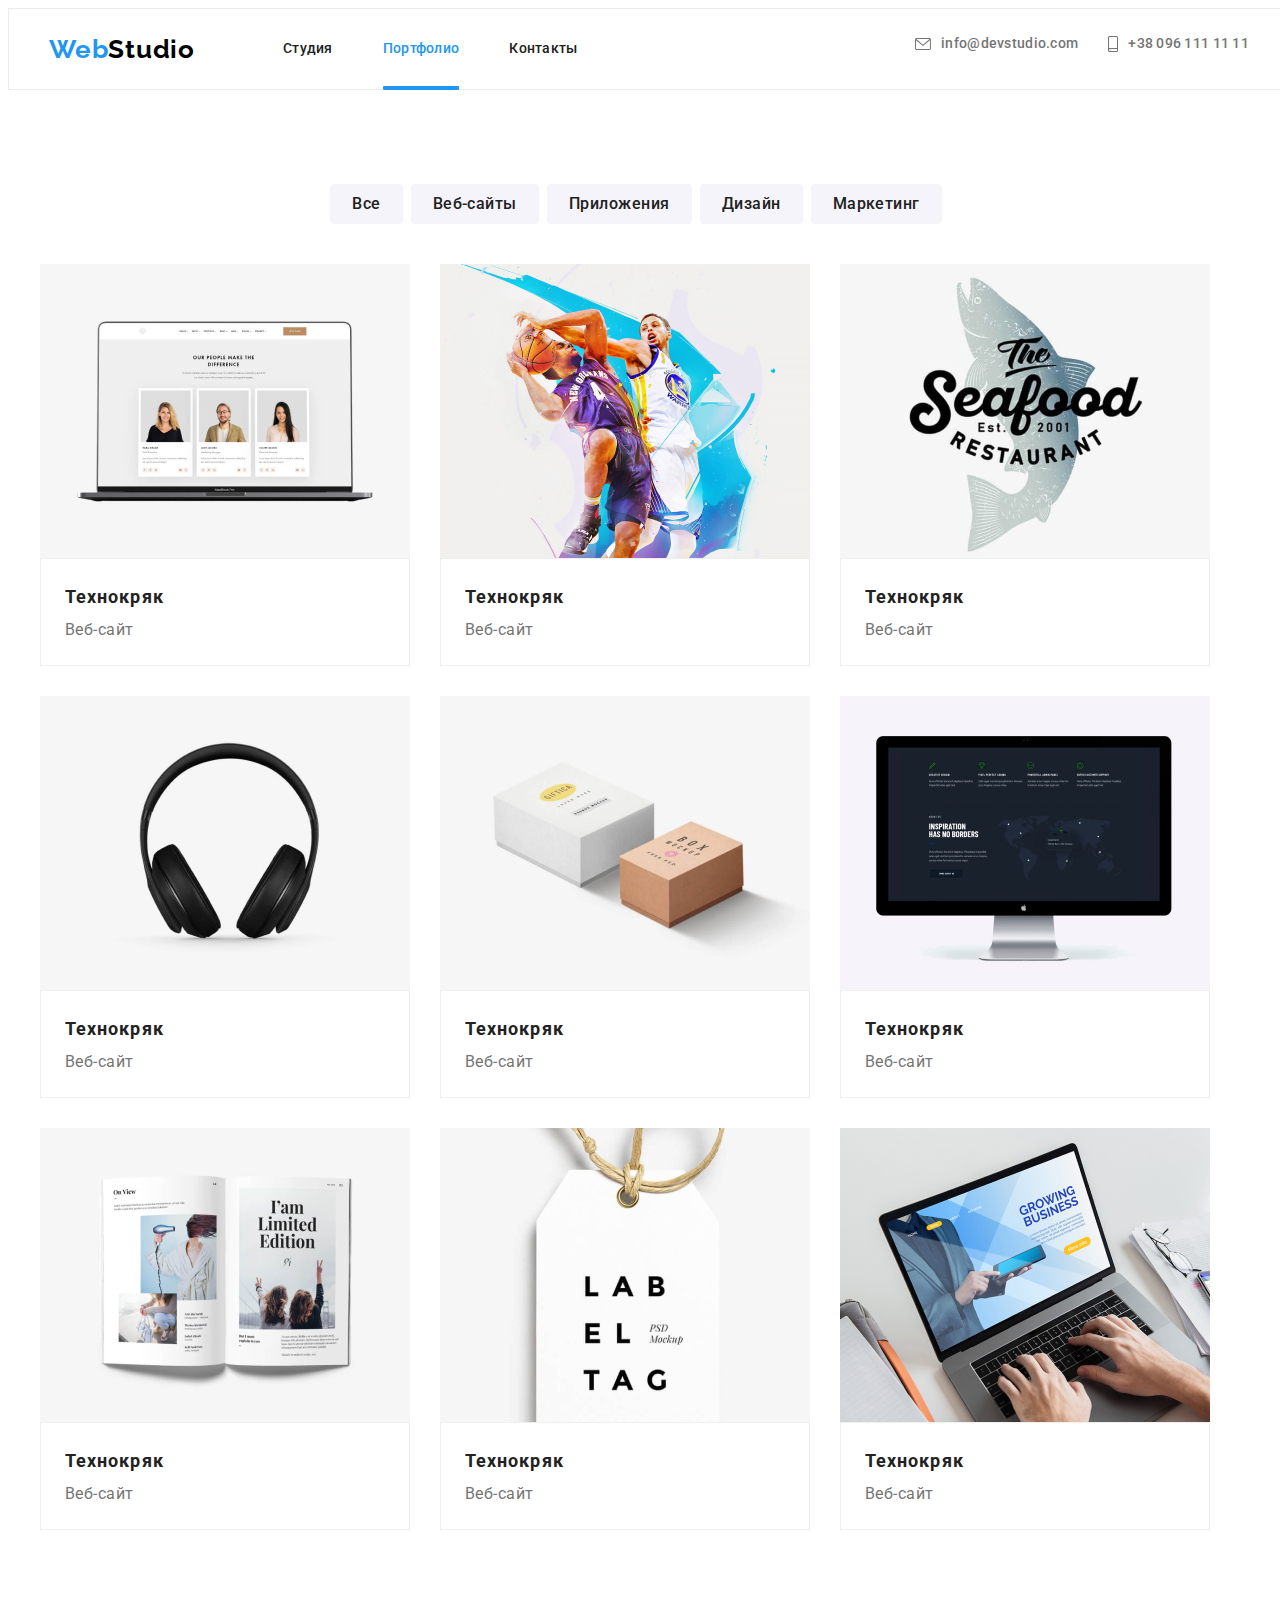
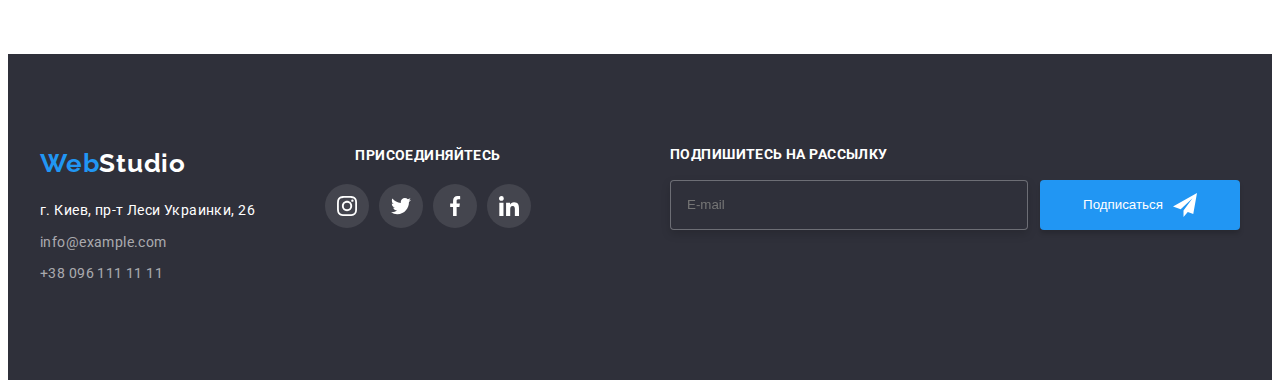
==== commit 797f37f4: "+" ====
--- a/portfolio.html
+++ b/portfolio.html
@@ -113,7 +113,7 @@
     </header>
     <!-- ========= Work ========= -->
     <main class="main-section">
-        <section class="section ">
+        <section class="section">
             <div class="container">
                 <h1 class="visually-hidden">Список возможностей</h1>
                 <ul class="portfolio-list">
@@ -126,7 +126,7 @@
                     <li class="portfolio-list__item"><button class="portfolio-list__btn" type="button">Маркетинг</button>
                     </li>
                 </ul>
-                <ul class="main-list ">
+                <ul class="main-list">
     
                     <a class="main-list__link" href="">
                         <li class="main-list__item ">
--- a/css/main.min.css
+++ b/css/main.min.css
@@ -1,2 +1,2 @@
-:root{--primary-font-family: "Roboto", sans-serif;--secondary-font-family: "Raleway", sans-serif;--primary-text-color-dark: #212121;--primary-text-color-light: #757575;--secondary-text-color-light: #ffffff;--third-text-color-light: #f5f4fa;--accent-color: #2196f3}body{font-family:"Roboto", sans-serif}h1,h2,h3,h4,h5,h6,p{margin-top:0;margin-bottom:0}ul,ol{padding-left:0;margin-top:0;margin-bottom:0}img{display:block;max-width:100%;height:auto}ul{list-style:none}a{text-decoration:none}.section{padding-top:60px;padding-bottom:60px}.container{padding-left:15px;padding-right:15px}@media screen and (min-width: 480px){.container{width:478px;margin-left:auto;margin-right:auto}}@media screen and (min-width: 768px){.container{width:767px}}@media screen and (min-width: 1200px){.container{width:1200px}.section{padding-top:94px;padding-bottom:94px}}.visually-hidden{position:absolute;width:1px;height:1px;margin:-1px;border:0;padding:0;white-space:nowrap;clip-path:inset(100%);clip:rect(0 0 0 0);overflow:hidden}.navigation{display:none}.header-container__list{display:none}.header{position:relative;width:100vw;padding-top:16px;padding-bottom:16px;border:1px solid #ECECEC}@media screen and (min-width: 768px){.header{padding-bottom:0;padding-top:0}}.logo{font-family:var(--secondary-font-family);font-weight:700;font-size:26px;line-height:1.19;letter-spacing:0.03em;color:#000000}.logo-site{font-family:var(--secondary-font-family);font-weight:700;font-size:26px;line-height:1.19;letter-spacing:0.03em;color:var(--accent-color)}@media screen and (min-width: 1200px){.header{padding:0}.header__container{display:flex;align-items:center;padding-left:15px;padding-right:15px;margin-left:auto;margin-right:auto}}.header__container{display:flex;align-items:center;padding-left:15px;padding-right:15px;margin-left:auto;margin-right:auto}.mobile-menu__close-btn{position:fixed;background-color:transparent;border:none;top:15px;right:15px;padding:0;line-height:0;transition:fill 250ms cubic-bezier(0.4, 0, 0.2, 1)}.mobile-menu-btn{position:relative;background-color:transparent;border:none;padding:0;margin-left:auto;line-height:0;transition:fill 250ms cubic-bezier(0.4, 0, 0.2, 1)}.mobile-menu-btn:hover .mobile-menu-btn__icon{fill:#2196F3}.mobile-menu__close-btn:hover .mobile-menu__close-icon{fill:#2196F3}.mobile-menu{position:fixed;display:flex;top:0;width:100vw;height:100vh;background-color:#fff}.mobile-menu.is-open{opacity:1;visibility:visible;pointer-events:auto;z-index:1000;transition:opacity 250ms cubic-bezier(0.4, 0, 0.2, 1)}.mobile-menu{opacity:0;visibility:hidden;pointer-events:none}.mobile-menu__item-link{font-weight:500;font-size:40px;line-height:0.85;letter-spacing:0.02em;color:#212121}.mobile-menu__item-link:hover{color:#2196F3}.mobile-menu__item:not(:last-child){margin-bottom:32px}.mobile-menu__list{margin-top:48px}.contact-menu__link{font-weight:500;font-size:24px;line-height:0.86;letter-spacing:0.02em;color:#757575}.contact-menu__link:hover{font-size:34px;color:#2196F3}.contact-menu__item:not(:last-child){margin-bottom:32px}.socials-list{display:flex;align-items:center;flex-wrap:wrap;margin-bottom:48px;margin-top:64px}.socials-list__link{font-weight:500;font-size:18px;line-height:0.81;letter-spacing:0.02em;color:#2196F3}.socials-list__item:not(:last-child):after{content:"";display:inline;border-right:1px solid rgba(33,33,33,0.2);margin-left:10px;margin-right:10px;background-color:rgba(33,33,33,0.2)}@media screen and (min-width: 768px){.mobile-menu-btn{display:none}.navigation{display:block}.header-container__list{display:block}.navigation{display:flex;flex-direction:row;margin-left:88px}.nav-list{display:flex;flex-direction:row}.header-container__icon{margin-right:10px}.nav-list__item{position:relative}.nav-list__item:not(:last-child){margin-right:50px}.nav-list__link{display:block;padding:32px 0}.nav-list__link{font-weight:500;font-size:14px;line-height:1.14;letter-spacing:0.02em;color:#212121;transition:color 250ms cubic-bezier(0.4, 0, 0.2, 1)}.nav-list__link:hover,.nav-list__link:focus{color:var(--accent-color)}.nav-list__link_current{color:var(--accent-color);position:relative}.nav-list__link_current::after{content:"";display:block;position:absolute;bottom:-1px;width:100%;height:4px;background:#2196f3;border-radius:1px}.header-container__list{display:flex;flex-direction:column;margin-left:auto}.header-container__link{display:flex;align-items:center;font-weight:500;font-size:14px;line-height:1.14;letter-spacing:0.02em;color:var(--primary-text-color-light);fill:#757575;transition:color 250ms cubic-bezier(0.4, 0, 0.2, 1),fill 250ms cubic-bezier(0.4, 0, 0.2, 1)}.header-container__link:hover,.header-container__link:focus{color:var(--accent-color);fill:var(--accent-color)}.header-container__item:not(:last-child){margin-bottom:10px}}@media screen and (min-width: 1200px){.header-container__list{flex-direction:row}.header-container__item:not(:last-child){margin-right:30px}}.flex-wrapper{position:absolute;bottom:0}.hero{background-color:#2f303a;padding-top:118px;padding-bottom:118px}.hero-container__title{font-weight:900;font-size:26px;line-height:1.62;text-align:center;letter-spacing:0.06em;text-transform:uppercase;color:#FFFFFF;margin-bottom:30px}.hero-container{display:flex;flex-direction:column;justify-content:center;align-items:center;margin-left:auto;margin-right:auto}.hero-container__btn{min-height:40px;padding:6px 18px;font-family:inherit;font-weight:700;font-size:16px;line-height:1.88;letter-spacing:0.06em;background-color:var(--accent-color);box-shadow:0px 4px 4px rgba(0,0,0,0.15);border:none;border-radius:4px;cursor:pointer;color:var(--secondary-text-color-light);transition:background-color 250ms cubic-bezier(0.4, 0, 0.2, 1)}.hero-container__btn:hover,.hero-container__btn:focus{background-color:#188ce8;color:var(--secondary-text-color-light)}.hero-bg{margin-right:auto;margin-left:auto;background-repeat:no-repeat;background-size:cover;max-width:100%;height:auto;background-image:linear-gradient(rgba(47,48,58,0.4), rgba(47,48,58,0.4)),url(../img/mobile/Mobile-hero.jpg)}@media screen and (min-width: 768px){.hero-bg{background-image:linear-gradient(rgba(47,48,58,0.4), rgba(47,48,58,0.4)),url(../img/Laptop/Laptop-hero.jpg)}}@media screen and (min-width: 1200px){.hero{background-color:#2f303a;padding-top:200px;padding-bottom:200px}.hero-bg{background-position:center;max-width:1600px;background-image:linear-gradient(rgba(47,48,58,0.4), rgba(47,48,58,0.4)),url(../img/team.jpg)}.hero-container__title{font-size:44px}}.close{position:absolute;right:8px;top:8px;padding:6px;border:1px solid rgba(0,0,0,0.1);box-sizing:border-box;border-radius:50%;cursor:pointer;transition:fill 250ms cubic-bezier(0.4, 0, 0.2, 1)}.close:hover,.close:focus{fill:var(--accent-color)}.modal{position:absolute;top:50%;left:50%;transform:translate(-50%, -50%);width:528px;height:581px;background-color:var(--secondary-text-color-light);box-shadow:0px 1px 3px rgba(0,0,0,0.12),0px 1px 1px rgba(0,0,0,0.14),0px 2px 1px rgba(0,0,0,0.2);border-radius:4px}.main-list{display:flex;flex-wrap:wrap}.overtitle{background:#ffffff;border:1px solid #eeeeee;box-sizing:border-box;padding:20px 24px}.form-section{padding:40px}.form-section__label{display:block;margin-top:10px;font-weight:400;font-size:12px;line-height:0.86;letter-spacing:0.01em;color:var(--primary-text-color-light)}.form-section__title{display:flex;justify-content:center;align-items:center;font-weight:700;font-size:20px;line-height:0.87;letter-spacing:0.03em;color:var(--primary-text-color-dark)}.form-section-input{width:100%;height:40px;margin-top:4px;outline:none;border:1px solid rgba(33,33,33,0.2);box-sizing:border-box;border-radius:4px;padding-left:42px;transition:border 250ms cubic-bezier(0.4, 0, 0.2, 1);cursor:pointer}.form-section-input:focus{border:1px solid var(--accent-color)}.form-section-input:focus+.form-section__icon{fill:var(--accent-color);cursor:text}.form-section__icon{transition:fill 250ms cubic-bezier(0.4, 0, 0.2, 1)}.form-section__wrapper{display:block;position:relative;cursor:pointer}.form-section__icon{position:absolute;left:12px;top:50%;transform:translateY(-50%)}.form-section__btn{display:flex;justify-content:center;align-items:center;margin-right:auto;margin-left:auto;margin-top:30px;cursor:pointer;width:200px;height:50px;left:700px;top:712px;color:var(--secondary-text-color-light);background-color:var(--accent-color);box-shadow:0px 4px 4px rgba(0,0,0,0.15);border-radius:4px;border:none;transition:background-color 250ms cubic-bezier(0.4, 0, 0.2, 1)}.form-section__btn:hover,.form-section__btn:focus{background-color:#188CE8}.form-section__massage{display:block;width:100%;margin-top:4px;padding:12px 16px;height:120px;resize:none;outline:none;cursor:pointer;border:1px solid rgba(33,33,33,0.2);border-radius:4px;transition:border 250ms cubic-bezier(0.4, 0, 0.2, 1)}.form-section__massage:focus{border:1px solid var(--accent-color)}.form-box__label{display:flex;justify-content:center;align-items:center;font-weight:400;font-size:14px;line-height:1.71;letter-spacing:0.03em;color:var(--primary-text-color-light)}.form-box__label::before{content:'';display:inline-block;width:18px;height:18px;border:2px solid var(--primary-text-color-dark);margin-right:10px;border-radius:2px}.form-box__input:checked+.policy-label::before{background-color:var(--accent-color);background-image:url(../icons/icon-check.svg);border:none;background-size:contain;background-repeat:no-repeat;background-origin:border-box;width:18px;height:18px;transition:background-image 250ms cubic-bezier(0.4, 0, 0.2, 1)}.form-box{margin-top:20px}.btn-section{display:flex}.form-box__link{font-weight:400;font-size:14px;line-height:1.71;letter-spacing:0.03em;text-decoration-line:underline;color:var(--accent-color)}.backdrop{position:fixed;top:0;left:0;width:100%;height:100%;z-index:2;background-color:rgba(0,0,0,0.2)}.backdrop.is-hidden{pointer-events:none;opacity:0;transition:opacity 250ms cubic-bezier(0.4, 0, 0.2, 1)}.backdrop{opacity:1;transition:opacity 250ms cubic-bezier(0.4, 0, 0.2, 1)}.icon-section{display:flex;justify-content:center;align-items:center;height:120px;background-color:#f5f4fa;border-radius:4px;margin-bottom:30px}.caption-subtitle{display:flex;justify-content:center;margin-bottom:10px;font-weight:700;font-size:14px;line-height:1.14;letter-spacing:0.03em;text-transform:uppercase;color:var(--primary-text-color-dark)}.caption-text{font-weight:400;font-size:14px;line-height:1.71;letter-spacing:0.03em;color:var(--primary-text-color-light)}.caption-list-item:not(:last-child){margin-bottom:30px}@media screen and (min-width: 768px){.caption{display:flex;justify-content:center}.caption-list{display:grid;grid-template-columns:1fr 2fr;grid-column-gap:30px;grid-row-gap:30px}.caption-subtitle{display:flex;justify-content:start}.icon-section{width:354px}}@media screen and (min-width: 1200px){.icon-section{width:270px;height:120px}.caption-list{display:flex;flex-direction:row}}.obligation-section{display:none}@media screen and (min-width: 1200px){.obligation-section{display:block}.obligation{margin-bottom:50px;font-weight:700;font-size:36px;line-height:1.17;text-align:center;letter-spacing:0.03em;color:var(--primary-text-color-dark)}.obligation-section{padding-top:0}.obligation-list{display:flex}.obligation-list-item{position:relative}.obligation-list-item:not(:first-child){margin-left:30px}.overlay-bg{position:absolute;bottom:0;width:100%;height:70px;background-color:rgba(47,48,58,0.8)}.main-overlay-text{display:flex;justify-content:center;align-items:center;font-weight:700;font-size:14px;line-height:0.88;letter-spacing:0.03em;text-transform:uppercase;color:var(--secondary-text-color-light)}}.team-section{background-color:#f5f4fa}.subtitle{margin-bottom:50px;font-weight:700;font-size:24px;line-height:0.85;text-align:center;letter-spacing:0.03em;color:var(--primary-text-color-dark)}.subtitle-list-item{box-shadow:0px 1px 3px rgba(0,0,0,0.12),0px 1px 1px rgba(0,0,0,0.14),0px 2px 1px rgba(0,0,0,0.2);border-radius:0px 0px 4px 4px}.subtitle-list-item{margin-bottom:30px}.container-title{padding:30px 0;background-color:#fff;border-radius:0px 0px 4px 4px}.subtitle-text{margin-bottom:10px;font-weight:500;font-size:16px;line-height:1.19;text-align:center;letter-spacing:0.03em;color:var(--primary-text-color-dark)}.subtitle-test-desk{margin-bottom:16px;font-weight:400;font-size:16px;line-height:1.19;text-align:center;letter-spacing:0.03em;color:var(--primary-text-color-light)}.team-list{display:flex;justify-content:center}.team-list-item:not(:last-child){margin-right:10px}.icon-link{display:flex;justify-content:center;align-items:center;width:44px;height:44px;border-radius:50%;transition:background-color 250ms cubic-bezier(0.4, 0, 0.2, 1)}.icon-link:hover,.icon-link:focus{background-color:#188ce8}.social-icon{fill:#afb1b8;transition:fill 250ms cubic-bezier(0.4, 0, 0.2, 1)}.icon-link:hover .social-icon,.icon-link:focus .social-icon{fill:var(--secondary-text-color-light)}@media screen and (min-width: 768px){.subtitle-list{display:grid;grid-template-columns:1fr 1fr;grid-column-gap:30px;grid-row-gap:30px}.subtitle{font-size:28px}}@media screen and (min-width: 1200px){.subtitle-list{display:flex;flex-direction:row}.subtitle{font-size:36px;line-height:0.86}}.list-clients{display:flex;justify-content:center;flex-wrap:wrap;display:grid;grid-template-columns:1fr 1fr;grid-column-gap:30px;grid-row-gap:30px}.clients-title{font-weight:700;font-size:28px;line-height:0.85;margin-bottom:30px;text-align:center;letter-spacing:0.03em;color:#212121}@media screen and (min-width: 768px){.list-clients{display:grid;grid-template-columns:1fr 1fr 1fr}}@media screen and (min-width: 1200px){.list-clients{display:grid;grid-template-columns:1fr 1fr 1fr 1fr 1fr 1fr}.clients-title{margin-bottom:50px;font-size:36px;line-height:1.17}}.clients-link{display:flex;justify-content:center;align-items:center;height:92px;border:1px solid #afb1b8;border-radius:4px;transition:border 250ms cubic-bezier(0.4, 0, 0.2, 1),fill 250ms cubic-bezier(0.4, 0, 0.2, 1)}.clients-link:hover,.clients-link:focus{border:1px solid #2196f3;box-sizing:border-box;border-radius:4px}.clients-link:hover .clients-logo,.clients-link:focus .clients-logo{fill:#2196f3}.clients-logo{fill:#afb1b8;transition:fill 250ms cubic-bezier(0.4, 0, 0.2, 1)}.footer{background-color:#2f303a}.footer-logo{margin-bottom:20px;font-family:var(--secondary-font-family);font-weight:700;font-size:24px;line-height:0.86;letter-spacing:0.03em;color:var(--secondary-text-color-light)}.logo-site-footer{display:inline-block;font-family:var(--secondary-font-family);font-weight:700;font-size:24px;line-height:0.86;letter-spacing:0.03em;color:var(--accent-color)}.footer-list-item:not(:last-child){margin-bottom:8px}.footer-list-address{font-style:normal;font-weight:400;font-size:14px;line-height:1.71;letter-spacing:0.03em;color:var(--secondary-text-color-light);transition:color 250ms cubic-bezier(0.4, 0, 0.2, 1)}.footer-list-address:hover,.footer-list-address:focus{color:var(--accent-color)}.footer-list-link{font-style:normal;font-weight:400;font-size:14px;line-height:1.71;letter-spacing:0.03em;color:rgba(255,255,255,0.6);transition:color 250ms cubic-bezier(0.4, 0, 0.2, 1)}.footer-list-link:hover,.footer-list-link:focus{color:var(--accent-color)}.second-container{display:flex;flex-direction:column;text-align:center;align-items:center;margin-top:60px}.second-title{font-weight:700;font-size:14px;line-height:1.14;letter-spacing:0.03em;text-transform:uppercase;color:#ffffff}.second-list{display:flex;margin-top:20px}.second-list-item:not(:first-child){margin-left:10px}.list-item-link{fill:var(--secondary-text-color-light);display:flex;justify-content:center;align-items:center;width:44px;height:44px;border-radius:50%;background:rgba(255,255,255,0.1);transition:background-color 250ms cubic-bezier(0.4, 0, 0.2, 1)}.list-item-link:hover,.list-item-link:focus{background:var(--accent-color)}.footer-form-text{text-align:center;margin-top:20px;font-weight:700;font-size:14px;line-height:0.88;letter-spacing:0.03em;text-transform:uppercase;cursor:default;color:var(--secondary-text-color-light)}.footer-input{display:block;padding:15px 16px;height:50px;cursor:pointer;outline:none;background-color:#2f303A;border:1px solid rgba(255,255,255,0.3);box-sizing:border-box;filter:drop-shadow(0px 4px 4px rgba(0,0,0,0.15));border-radius:4px;color:var(--secondary-text-color-light)}.check-link{font-weight:400;font-size:14px;line-height:1.71;letter-spacing:0.03em;text-decoration-line:underline;color:var(--accent-color)}.footer-form-text{font-weight:700;font-size:14px;line-height:0.88;letter-spacing:0.03em;text-transform:uppercase;cursor:default;color:var(--secondary-text-color-light)}.footer-input{padding:15px 16px;margin-top:20px;width:90vw;cursor:pointer;outline:none;background-color:#2f303A;border:1px solid rgba(255,255,255,0.3);box-sizing:border-box;filter:drop-shadow(0px 4px 4px rgba(0,0,0,0.15));border-radius:4px;color:var(--secondary-text-color-light)}.footer-btn{display:flex;justify-content:center;align-items:center;margin-right:auto;margin-left:auto;margin-top:20px;width:200px;height:50px;cursor:pointer;color:var(--secondary-text-color-light);background:var(--accent-color);border:none;box-shadow:0px 4px 4px rgba(0,0,0,0.15);border-radius:4px}.footer-btn::after{content:'';display:block;margin-left:10px;width:24px;height:24px;background-image:url(../icons/icon-send.svg);background-repeat:no-repeat;background-size:contain}@media screen and (min-width: 768px){.footer-input{margin-left:auto;margin-right:auto;width:450px}.footer-section{display:inline-flex;flex-direction:column;justify-content:center;text-align:center;margin-left:76px}.second-container{display:inline-flex;margin-left:165px;margin-top:0}}@media screen and (max-width: 768px){.footer-section{display:flex;flex-direction:column;justify-content:center;text-align:center}}@media screen and (min-width: 1200px){.footer-container{display:flex;flex-direction:row}.footer-wrapper{display:inline-flex;flex-direction:row}.btn-section{display:inline-flex}.footer-section{display:inline-flex;justify-content:start;text-align:left;margin-left:0}.footer-input{width:358px}.footer-btn{margin-left:12px}.footer-form-text{display:flex;margin-top:0}.footer-form-container{display:inline-flex;margin-left:auto}.footer-wrapper{display:flex-box;flex-direction:row}.second-container{margin-left:70px}.footer-logo{font-size:26px;line-height:1.19}.logo-site-footer{font-size:26px;line-height:1.19}.footer-form{margin-left:93px}}.main-section{background-color:var(--secondary-text-color-light)}.portfolio-list{display:flex;flex-wrap:wrap;margin-right:-8px;margin-bottom:-12px;margin-bottom:40px}.portfolio-list__item{margin-right:8px;margin-bottom:12px}.portfolio-list__btn{min-height:40px;padding:6px 22px;border:0;border-radius:4px;font-family:inherit;font-weight:500;font-size:16px;line-height:1.63;text-align:center;letter-spacing:0.03em;color:var(--primary-text-color-dark);background-color:var(--third-text-color-light);cursor:pointer;transition:background-color 250ms cubic-bezier(0.4, 0, 0.2, 1),color 250ms cubic-bezier(0.4, 0, 0.2, 1),box-shadow 200ms cubic-bezier(0.4, 0, 0.2, 1)}.portfolio-list__btn:hover,.portfolio-list__btn:focus{color:var(--secondary-text-color-light);background-color:var(--accent-color);box-shadow:0px 3px 1px rgba(0,0,0,0.1),0px 1px 2px rgba(0,0,0,0.08),0px 2px 2px rgba(0,0,0,0.12)}.main-list__title{font-weight:700;font-size:18px;line-height:2;letter-spacing:0.06em;color:var(--primary-text-color-dark)}.main-list__subtitle{font-weight:400;font-size:16px;line-height:1.87;letter-spacing:0.03em;color:var(--primary-text-color-light)}.list-photo{size:cover}.main-list__link{margin-left:auto;margin-right:auto;margin-bottom:30px;transition:box-shadow 200ms cubic-bezier(0.4, 0, 0.2, 1)}.main-list__link:nth-child(3n){margin-right:0}.main-list__link:nth-last-child(-n+3){margin-bottom:0}.main-list__link:hover,.main-list__link:focus{box-shadow:0px 1px 1px rgba(0,0,0,0.12),0px 4px 4px rgba(0,0,0,0.06),1px 4px 6px rgba(0,0,0,0.16)}.main-list__link,.main-list__link .portfolio-wrapper__bg{transition:transform 250ms cubic-bezier(0.4, 0, 0.2, 1)}.main-list__link:hover .portfolio-wrapper__bg,.main-list__link:focus .portfolio-wrapper__bg{transform:translateY(0)}.portfolio-wrapper{position:relative;overflow:hidden}.portfolio-wrapper__bg{position:absolute;top:0;width:100%;height:100%;overflow:hidden;transform:translateY(110%);background-color:rgba(33,150,243,0.9)}.portfolio-wrapper__text{display:block;position:absolute;font-weight:400;font-size:18px;line-height:1.56;padding:63px 24px;letter-spacing:0.03em;color:var(--secondary-text-color-light)}.work{padding-top:60px}@media screen and (min-width: 768px){.portfolio-list{display:flex;justify-content:center;margin-left:auto;margin-right:auto;margin-bottom:40px}.portfolio-list__item{margin-right:8px;margin-bottom:0}}@media screen and (min-width: 1200px){.work{padding-top:94px}}
+:root{--primary-font-family: "Roboto", sans-serif;--secondary-font-family: "Raleway", sans-serif;--primary-text-color-dark: #212121;--primary-text-color-light: #757575;--secondary-text-color-light: #ffffff;--third-text-color-light: #f5f4fa;--accent-color: #2196f3}body{font-family:"Roboto", sans-serif}h1,h2,h3,h4,h5,h6,p{margin-top:0;margin-bottom:0}ul,ol{padding-left:0;margin-top:0;margin-bottom:0}img{display:block;max-width:100%;height:auto}ul{list-style:none}a{text-decoration:none}.section{padding-top:60px;padding-bottom:60px}.container{padding-left:15px;padding-right:15px}@media screen and (min-width: 480px){.container{width:478px;margin-left:auto;margin-right:auto}}@media screen and (min-width: 768px){.container{width:767px}}@media screen and (min-width: 1200px){.container{width:1200px}.section{padding-top:94px;padding-bottom:94px}}.visually-hidden{position:absolute;width:1px;height:1px;margin:-1px;border:0;padding:0;white-space:nowrap;clip-path:inset(100%);clip:rect(0 0 0 0);overflow:hidden}.navigation{display:none}.header-container__list{display:none}.header{position:relative;width:100vw;padding-top:16px;padding-bottom:16px;border:1px solid #ECECEC}@media screen and (min-width: 768px){.header{padding-bottom:0;padding-top:0}}.logo{font-family:var(--secondary-font-family);font-weight:700;font-size:26px;line-height:1.19;letter-spacing:0.03em;color:#000000}.logo-site{font-family:var(--secondary-font-family);font-weight:700;font-size:26px;line-height:1.19;letter-spacing:0.03em;color:var(--accent-color)}@media screen and (min-width: 1200px){.header{padding:0}.header__container{display:flex;align-items:center;padding-left:15px;padding-right:15px;margin-left:auto;margin-right:auto}}.header__container{display:flex;align-items:center;padding-left:15px;padding-right:15px;margin-left:auto;margin-right:auto}.mobile-menu__close-btn{position:fixed;background-color:transparent;border:none;top:15px;right:15px;padding:0;line-height:0;transition:fill 250ms cubic-bezier(0.4, 0, 0.2, 1)}.mobile-menu-btn{position:relative;background-color:transparent;border:none;padding:0;margin-left:auto;line-height:0;transition:fill 250ms cubic-bezier(0.4, 0, 0.2, 1)}.mobile-menu-btn:hover .mobile-menu-btn__icon{fill:#2196F3}.mobile-menu__close-btn:hover .mobile-menu__close-icon{fill:#2196F3}.mobile-menu{position:fixed;display:flex;top:0;width:100vw;height:100vh;background-color:#fff}.mobile-menu.is-open{opacity:1;visibility:visible;pointer-events:auto;z-index:1000;transition:opacity 250ms cubic-bezier(0.4, 0, 0.2, 1)}.mobile-menu{opacity:0;visibility:hidden;pointer-events:none}.mobile-menu__item-link{font-weight:500;font-size:40px;line-height:0.85;letter-spacing:0.02em;color:#212121}.mobile-menu__item-link:hover{color:#2196F3}.mobile-menu__item:not(:last-child){margin-bottom:32px}.mobile-menu__list{margin-top:48px}.contact-menu__link{font-weight:500;font-size:24px;line-height:0.86;letter-spacing:0.02em;color:#757575}.contact-menu__link:hover{font-size:34px;color:#2196F3}.contact-menu__item:not(:last-child){margin-bottom:32px}.socials-list{display:flex;align-items:center;flex-wrap:wrap;margin-bottom:48px;margin-top:64px}.socials-list__link{font-weight:500;font-size:18px;line-height:0.81;letter-spacing:0.02em;color:#2196F3}.socials-list__item:not(:last-child):after{content:"";display:inline;border-right:1px solid rgba(33,33,33,0.2);margin-left:10px;margin-right:10px;background-color:rgba(33,33,33,0.2)}@media screen and (min-width: 768px){.mobile-menu-btn{display:none}.navigation{display:block}.header-container__list{display:block}.navigation{display:flex;flex-direction:row;margin-left:88px}.nav-list{display:flex;flex-direction:row}.header-container__icon{margin-right:10px}.nav-list__item{position:relative}.nav-list__item:not(:last-child){margin-right:50px}.nav-list__link{display:block;padding:32px 0}.nav-list__link{font-weight:500;font-size:14px;line-height:1.14;letter-spacing:0.02em;color:#212121;transition:color 250ms cubic-bezier(0.4, 0, 0.2, 1)}.nav-list__link:hover,.nav-list__link:focus{color:var(--accent-color)}.nav-list__link_current{color:var(--accent-color);position:relative}.nav-list__link_current::after{content:"";display:block;position:absolute;bottom:-1px;width:100%;height:4px;background:#2196f3;border-radius:1px}.header-container__list{display:flex;flex-direction:column;margin-left:auto}.header-container__link{display:flex;align-items:center;font-weight:500;font-size:14px;line-height:1.14;letter-spacing:0.02em;color:var(--primary-text-color-light);fill:#757575;transition:color 250ms cubic-bezier(0.4, 0, 0.2, 1),fill 250ms cubic-bezier(0.4, 0, 0.2, 1)}.header-container__link:hover,.header-container__link:focus{color:var(--accent-color);fill:var(--accent-color)}.header-container__item:not(:last-child){margin-bottom:10px}}@media screen and (min-width: 1200px){.header-container__list{flex-direction:row}.header-container__item:not(:last-child){margin-right:30px}}.flex-wrapper{position:absolute;bottom:0}.hero{background-color:#2f303a;padding-top:118px;padding-bottom:118px}.hero-container__title{font-weight:900;font-size:26px;line-height:1.62;text-align:center;letter-spacing:0.06em;text-transform:uppercase;color:#FFFFFF;margin-bottom:30px}.hero-container{display:flex;flex-direction:column;justify-content:center;align-items:center;margin-left:auto;margin-right:auto}.hero-container__btn{min-height:40px;padding:6px 18px;font-family:inherit;font-weight:700;font-size:16px;line-height:1.88;letter-spacing:0.06em;background-color:var(--accent-color);box-shadow:0px 4px 4px rgba(0,0,0,0.15);border:none;border-radius:4px;cursor:pointer;color:var(--secondary-text-color-light);transition:background-color 250ms cubic-bezier(0.4, 0, 0.2, 1)}.hero-container__btn:hover,.hero-container__btn:focus{background-color:#188ce8;color:var(--secondary-text-color-light)}.hero-bg{margin-right:auto;margin-left:auto;background-repeat:no-repeat;background-size:cover;max-width:100%;height:auto;background-image:linear-gradient(rgba(47,48,58,0.4), rgba(47,48,58,0.4)),url(../img/mobile/Mobile-hero.jpg)}@media screen and (min-width: 768px){.hero-bg{background-image:linear-gradient(rgba(47,48,58,0.4), rgba(47,48,58,0.4)),url(../img/Laptop/Laptop-hero.jpg)}}@media screen and (min-width: 1200px){.hero{background-color:#2f303a;padding-top:200px;padding-bottom:200px}.hero-bg{background-position:center;max-width:1600px;background-image:linear-gradient(rgba(47,48,58,0.4), rgba(47,48,58,0.4)),url(../img/team.jpg)}.hero-container__title{font-size:44px}}.close{position:absolute;right:8px;top:8px;padding:6px;border:1px solid rgba(0,0,0,0.1);box-sizing:border-box;border-radius:50%;cursor:pointer;transition:fill 250ms cubic-bezier(0.4, 0, 0.2, 1)}.close:hover,.close:focus{fill:var(--accent-color)}.modal{position:absolute;top:50%;left:50%;transform:translate(-50%, -50%);width:528px;height:581px;background-color:var(--secondary-text-color-light);box-shadow:0px 1px 3px rgba(0,0,0,0.12),0px 1px 1px rgba(0,0,0,0.14),0px 2px 1px rgba(0,0,0,0.2);border-radius:4px}.overtitle{background:#ffffff;border:1px solid #eeeeee;box-sizing:border-box;padding:20px 24px}.form-section{padding:40px}.form-section__label{display:block;margin-top:10px;font-weight:400;font-size:12px;line-height:0.86;letter-spacing:0.01em;color:var(--primary-text-color-light)}.form-section__title{display:flex;justify-content:center;align-items:center;font-weight:700;font-size:20px;line-height:0.87;letter-spacing:0.03em;color:var(--primary-text-color-dark)}.form-section-input{width:100%;height:40px;margin-top:4px;outline:none;border:1px solid rgba(33,33,33,0.2);box-sizing:border-box;border-radius:4px;padding-left:42px;transition:border 250ms cubic-bezier(0.4, 0, 0.2, 1);cursor:pointer}.form-section-input:focus{border:1px solid var(--accent-color)}.form-section-input:focus+.form-section__icon{fill:var(--accent-color);cursor:text}.form-section__icon{transition:fill 250ms cubic-bezier(0.4, 0, 0.2, 1)}.form-section__wrapper{display:block;position:relative;cursor:pointer}.form-section__icon{position:absolute;left:12px;top:50%;transform:translateY(-50%)}.form-section__btn{display:flex;justify-content:center;align-items:center;margin-right:auto;margin-left:auto;margin-top:30px;cursor:pointer;width:200px;height:50px;left:700px;top:712px;color:var(--secondary-text-color-light);background-color:var(--accent-color);box-shadow:0px 4px 4px rgba(0,0,0,0.15);border-radius:4px;border:none;transition:background-color 250ms cubic-bezier(0.4, 0, 0.2, 1)}.form-section__btn:hover,.form-section__btn:focus{background-color:#188CE8}.form-section__massage{display:block;width:100%;margin-top:4px;padding:12px 16px;height:120px;resize:none;outline:none;cursor:pointer;border:1px solid rgba(33,33,33,0.2);border-radius:4px;transition:border 250ms cubic-bezier(0.4, 0, 0.2, 1)}.form-section__massage:focus{border:1px solid var(--accent-color)}.form-box__label{display:flex;justify-content:center;align-items:center;font-weight:400;font-size:14px;line-height:1.71;letter-spacing:0.03em;color:var(--primary-text-color-light)}.form-box__label::before{content:'';display:inline-block;width:18px;height:18px;border:2px solid var(--primary-text-color-dark);margin-right:10px;border-radius:2px}.form-box__input:checked+.policy-label::before{background-color:var(--accent-color);background-image:url(../icons/icon-check.svg);border:none;background-size:contain;background-repeat:no-repeat;background-origin:border-box;width:18px;height:18px;transition:background-image 250ms cubic-bezier(0.4, 0, 0.2, 1)}.form-box{margin-top:20px}.btn-section{display:flex}.form-box__link{font-weight:400;font-size:14px;line-height:1.71;letter-spacing:0.03em;text-decoration-line:underline;color:var(--accent-color)}.backdrop{position:fixed;top:0;left:0;width:100%;height:100%;z-index:2;background-color:rgba(0,0,0,0.2)}.backdrop.is-hidden{pointer-events:none;opacity:0;transition:opacity 250ms cubic-bezier(0.4, 0, 0.2, 1)}.backdrop{opacity:1;transition:opacity 250ms cubic-bezier(0.4, 0, 0.2, 1)}.icon-section{display:flex;justify-content:center;align-items:center;height:120px;background-color:#f5f4fa;border-radius:4px;margin-bottom:30px}.caption-subtitle{display:flex;justify-content:center;margin-bottom:10px;font-weight:700;font-size:14px;line-height:1.14;letter-spacing:0.03em;text-transform:uppercase;color:var(--primary-text-color-dark)}.caption-text{font-weight:400;font-size:14px;line-height:1.71;letter-spacing:0.03em;color:var(--primary-text-color-light)}.caption-list-item:not(:last-child){margin-bottom:30px}@media screen and (min-width: 768px){.caption{display:flex;justify-content:center}.caption-list{display:grid;grid-template-columns:1fr 2fr;grid-column-gap:30px;grid-row-gap:30px}.caption-subtitle{display:flex;justify-content:start}.icon-section{width:354px}}@media screen and (min-width: 1200px){.icon-section{width:270px;height:120px}.caption-list{display:flex;flex-direction:row}}.obligation-section{display:none}@media screen and (min-width: 1200px){.obligation-section{display:block}.obligation{margin-bottom:50px;font-weight:700;font-size:36px;line-height:1.17;text-align:center;letter-spacing:0.03em;color:var(--primary-text-color-dark)}.obligation-section{padding-top:0}.obligation-list{display:flex}.obligation-list-item{position:relative}.obligation-list-item:not(:first-child){margin-left:30px}.overlay-bg{position:absolute;bottom:0;width:100%;height:70px;background-color:rgba(47,48,58,0.8)}.main-overlay-text{display:flex;justify-content:center;align-items:center;font-weight:700;font-size:14px;line-height:0.88;letter-spacing:0.03em;text-transform:uppercase;color:var(--secondary-text-color-light)}}.team-section{background-color:#f5f4fa}.subtitle{margin-bottom:50px;font-weight:700;font-size:24px;line-height:0.85;text-align:center;letter-spacing:0.03em;color:var(--primary-text-color-dark)}.subtitle-list-item{box-shadow:0px 1px 3px rgba(0,0,0,0.12),0px 1px 1px rgba(0,0,0,0.14),0px 2px 1px rgba(0,0,0,0.2);border-radius:0px 0px 4px 4px}.subtitle-list-item{margin-bottom:30px}.container-title{padding:30px 0;background-color:#fff;border-radius:0px 0px 4px 4px}.subtitle-text{margin-bottom:10px;font-weight:500;font-size:16px;line-height:1.19;text-align:center;letter-spacing:0.03em;color:var(--primary-text-color-dark)}.subtitle-test-desk{margin-bottom:16px;font-weight:400;font-size:16px;line-height:1.19;text-align:center;letter-spacing:0.03em;color:var(--primary-text-color-light)}.team-list{display:flex;justify-content:center}.team-list-item:not(:last-child){margin-right:10px}.icon-link{display:flex;justify-content:center;align-items:center;width:44px;height:44px;border-radius:50%;transition:background-color 250ms cubic-bezier(0.4, 0, 0.2, 1)}.icon-link:hover,.icon-link:focus{background-color:#188ce8}.social-icon{fill:#afb1b8;transition:fill 250ms cubic-bezier(0.4, 0, 0.2, 1)}.icon-link:hover .social-icon,.icon-link:focus .social-icon{fill:var(--secondary-text-color-light)}@media screen and (min-width: 768px){.subtitle-list{display:grid;grid-template-columns:1fr 1fr;grid-column-gap:30px;grid-row-gap:30px}.subtitle{font-size:28px}}@media screen and (min-width: 1200px){.subtitle-list{display:flex;flex-direction:row}.subtitle{font-size:36px;line-height:0.86}}.list-clients{display:flex;justify-content:center;flex-wrap:wrap;display:grid;grid-template-columns:1fr 1fr;grid-column-gap:30px;grid-row-gap:30px}.clients-title{font-weight:700;font-size:28px;line-height:0.85;margin-bottom:30px;text-align:center;letter-spacing:0.03em;color:#212121}@media screen and (min-width: 768px){.list-clients{display:grid;grid-template-columns:1fr 1fr 1fr}}@media screen and (min-width: 1200px){.list-clients{display:grid;grid-template-columns:1fr 1fr 1fr 1fr 1fr 1fr}.clients-title{margin-bottom:50px;font-size:36px;line-height:1.17}}.clients-link{display:flex;justify-content:center;align-items:center;height:92px;border:1px solid #afb1b8;border-radius:4px;transition:border 250ms cubic-bezier(0.4, 0, 0.2, 1),fill 250ms cubic-bezier(0.4, 0, 0.2, 1)}.clients-link:hover,.clients-link:focus{border:1px solid #2196f3;box-sizing:border-box;border-radius:4px}.clients-link:hover .clients-logo,.clients-link:focus .clients-logo{fill:#2196f3}.clients-logo{fill:#afb1b8;transition:fill 250ms cubic-bezier(0.4, 0, 0.2, 1)}.footer{background-color:#2f303a}.footer-logo{margin-bottom:20px;font-family:var(--secondary-font-family);font-weight:700;font-size:24px;line-height:0.86;letter-spacing:0.03em;color:var(--secondary-text-color-light)}.logo-site-footer{display:inline-block;font-family:var(--secondary-font-family);font-weight:700;font-size:24px;line-height:0.86;letter-spacing:0.03em;color:var(--accent-color)}.footer-list-item:not(:last-child){margin-bottom:8px}.footer-list-address{font-style:normal;font-weight:400;font-size:14px;line-height:1.71;letter-spacing:0.03em;color:var(--secondary-text-color-light);transition:color 250ms cubic-bezier(0.4, 0, 0.2, 1)}.footer-list-address:hover,.footer-list-address:focus{color:var(--accent-color)}.footer-list-link{font-style:normal;font-weight:400;font-size:14px;line-height:1.71;letter-spacing:0.03em;color:rgba(255,255,255,0.6);transition:color 250ms cubic-bezier(0.4, 0, 0.2, 1)}.footer-list-link:hover,.footer-list-link:focus{color:var(--accent-color)}.second-container{display:flex;flex-direction:column;text-align:center;align-items:center;margin-top:60px}.second-title{font-weight:700;font-size:14px;line-height:1.14;letter-spacing:0.03em;text-transform:uppercase;color:#ffffff}.second-list{display:flex;margin-top:20px}.second-list-item:not(:first-child){margin-left:10px}.list-item-link{fill:var(--secondary-text-color-light);display:flex;justify-content:center;align-items:center;width:44px;height:44px;border-radius:50%;background:rgba(255,255,255,0.1);transition:background-color 250ms cubic-bezier(0.4, 0, 0.2, 1)}.list-item-link:hover,.list-item-link:focus{background:var(--accent-color)}.footer-form-text{text-align:center;margin-top:20px;font-weight:700;font-size:14px;line-height:0.88;letter-spacing:0.03em;text-transform:uppercase;cursor:default;color:var(--secondary-text-color-light)}.footer-input{display:block;padding:15px 16px;height:50px;cursor:pointer;outline:none;background-color:#2f303A;border:1px solid rgba(255,255,255,0.3);box-sizing:border-box;filter:drop-shadow(0px 4px 4px rgba(0,0,0,0.15));border-radius:4px;color:var(--secondary-text-color-light)}.check-link{font-weight:400;font-size:14px;line-height:1.71;letter-spacing:0.03em;text-decoration-line:underline;color:var(--accent-color)}.footer-form-text{font-weight:700;font-size:14px;line-height:0.88;letter-spacing:0.03em;text-transform:uppercase;cursor:default;color:var(--secondary-text-color-light)}.footer-input{padding:15px 16px;margin-top:20px;width:90vw;cursor:pointer;outline:none;background-color:#2f303A;border:1px solid rgba(255,255,255,0.3);box-sizing:border-box;filter:drop-shadow(0px 4px 4px rgba(0,0,0,0.15));border-radius:4px;color:var(--secondary-text-color-light)}.footer-btn{display:flex;justify-content:center;align-items:center;margin-right:auto;margin-left:auto;margin-top:20px;width:200px;height:50px;cursor:pointer;color:var(--secondary-text-color-light);background:var(--accent-color);border:none;box-shadow:0px 4px 4px rgba(0,0,0,0.15);border-radius:4px}.footer-btn::after{content:'';display:block;margin-left:10px;width:24px;height:24px;background-image:url(../icons/icon-send.svg);background-repeat:no-repeat;background-size:contain}@media screen and (min-width: 768px){.footer-input{margin-left:auto;margin-right:auto;width:450px}.footer-section{display:inline-flex;flex-direction:column;justify-content:center;text-align:center;margin-left:76px}.second-container{display:inline-flex;margin-left:165px;margin-top:0}}@media screen and (max-width: 768px){.footer-section{display:flex;flex-direction:column;justify-content:center;text-align:center}}@media screen and (min-width: 1200px){.footer-container{display:flex;flex-direction:row}.footer-wrapper{display:inline-flex;flex-direction:row}.btn-section{display:inline-flex}.footer-section{display:inline-flex;justify-content:start;text-align:left;margin-left:0}.footer-input{width:358px}.footer-btn{margin-left:12px}.footer-form-text{display:flex;margin-top:0}.footer-form-container{display:inline-flex;margin-left:auto}.footer-wrapper{display:flex-box;flex-direction:row}.second-container{margin-left:70px}.footer-logo{font-size:26px;line-height:1.19}.logo-site-footer{font-size:26px;line-height:1.19}.footer-form{margin-left:93px}}.main-section{background-color:var(--secondary-text-color-light)}.portfolio-list{display:flex;flex-wrap:wrap;margin-right:-8px;margin-bottom:-12px;margin-bottom:40px}.portfolio-list__item{margin-right:8px;margin-bottom:12px}.portfolio-list__btn{min-height:40px;padding:6px 22px;border:0;border-radius:4px;font-family:inherit;font-weight:500;font-size:16px;line-height:1.63;text-align:center;letter-spacing:0.03em;color:var(--primary-text-color-dark);background-color:var(--third-text-color-light);cursor:pointer;transition:background-color 250ms cubic-bezier(0.4, 0, 0.2, 1),color 250ms cubic-bezier(0.4, 0, 0.2, 1),box-shadow 200ms cubic-bezier(0.4, 0, 0.2, 1)}.portfolio-list__btn:hover,.portfolio-list__btn:focus{color:var(--secondary-text-color-light);background-color:var(--accent-color);box-shadow:0px 3px 1px rgba(0,0,0,0.1),0px 1px 2px rgba(0,0,0,0.08),0px 2px 2px rgba(0,0,0,0.12)}.main-list__title{font-weight:700;font-size:18px;line-height:2;letter-spacing:0.06em;color:var(--primary-text-color-dark)}.main-list__subtitle{font-weight:400;font-size:16px;line-height:1.87;letter-spacing:0.03em;color:var(--primary-text-color-light)}.list-photo{size:cover}.main-list{display:flex;flex-wrap:wrap}.main-list__link{margin-right:auto;margin-bottom:30px;transition:box-shadow 200ms cubic-bezier(0.4, 0, 0.2, 1)}.main-list__link,.main-list__link .portfolio-wrapper__bg{transition:transform 250ms cubic-bezier(0.4, 0, 0.2, 1)}.main-list__link:hover .portfolio-wrapper__bg,.main-list__link:focus .portfolio-wrapper__bg{transform:translateY(0)}.portfolio-wrapper{position:relative;overflow:hidden}.portfolio-wrapper__bg{position:absolute;top:0;width:100%;height:100%;overflow:hidden;transform:translateY(110%);background-color:rgba(33,150,243,0.9)}.portfolio-wrapper__text{display:block;position:absolute;font-weight:400;font-size:18px;line-height:1.56;padding:63px 24px;letter-spacing:0.03em;color:var(--secondary-text-color-light)}.work{padding-top:60px}@media screen and (max-width: 370px){.portfolio-wrapper__text{font-weight:400;font-size:16px;line-height:1.30;padding:30px 20px}}@media screen and (min-width: 768px){.portfolio-list{display:flex;justify-content:center;margin-left:auto;margin-right:auto;margin-bottom:40px}.portfolio-list__item{margin-right:8px;margin-bottom:0}}@media screen and (min-width: 1200px){.work{padding-top:94px}}
 /*# sourceMappingURL=main.min.css.map */